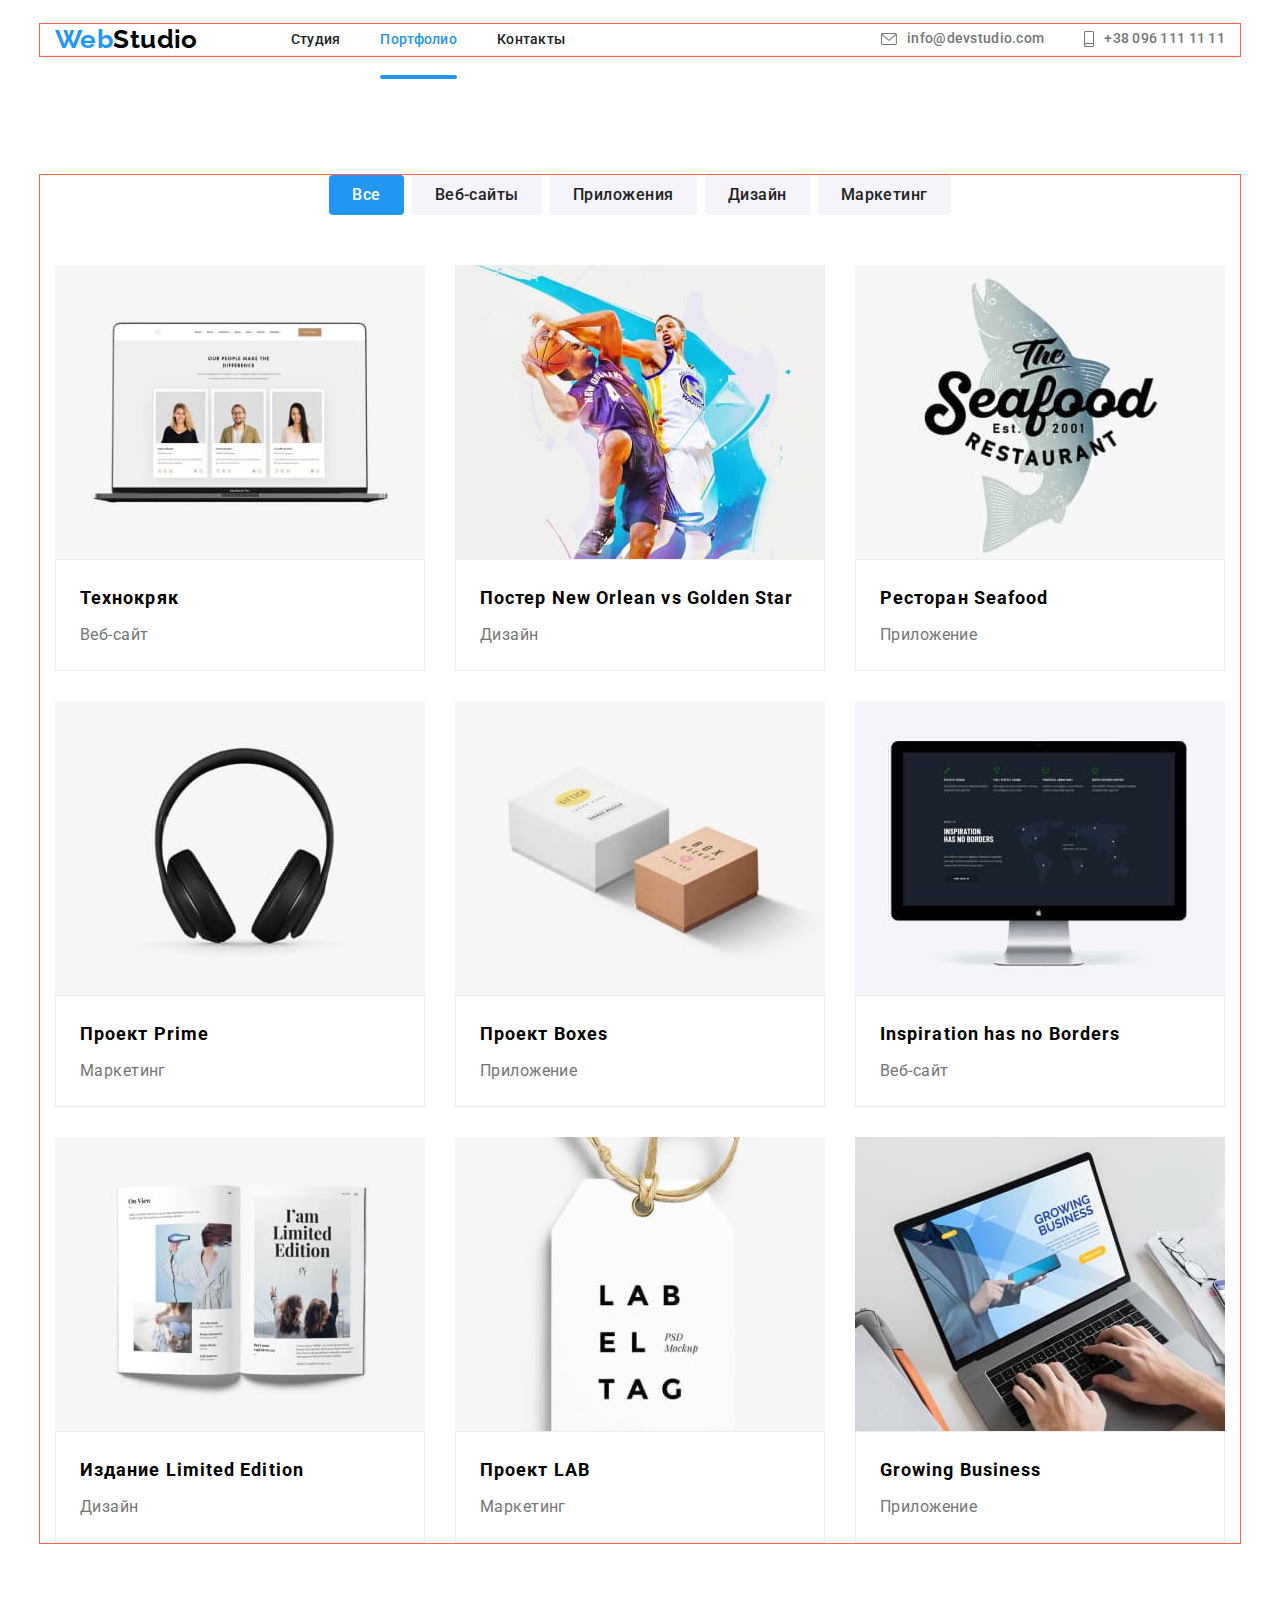
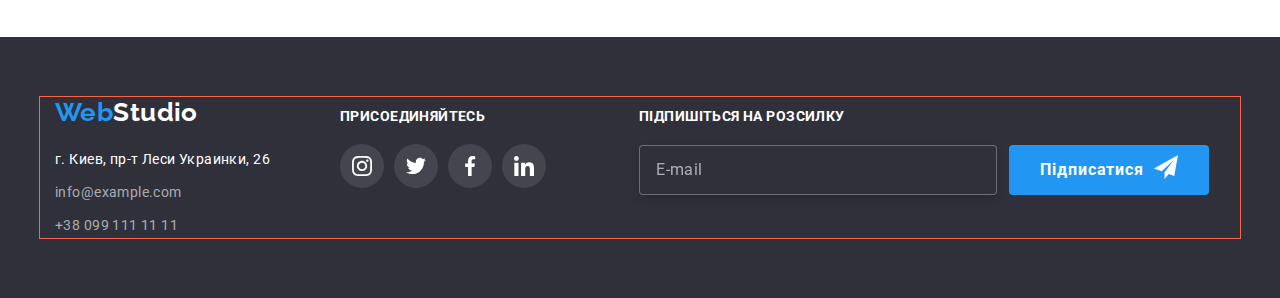
==== portfolio.html @ 7610c052 "Initial commit" ====
<!DOCTYPE html>
<html lang="ru">
<head>
    <meta charset="UTF-8">
    <meta http-equiv="X-UA-Compatible" content="IE=edge">
    <meta name="viewport" content="width=device-width, initial-scale=1.0">
    <title>Portfolio</title>
    
    <link rel="preconnect" href="https://fonts.googleapis.com">
    <link rel="preconnect" href="https://fonts.gstatic.com" crossorigin>
    <link href="https://fonts.googleapis.com/css2?family=Raleway:wght@700&family=Roboto:wght@400;500;700;900&display=swap" rel="stylesheet">

    <link rel="stylesheet" href="https://cdn.jsdelivr.net/npm/modern-normalize@1.1.0/modern-normalize.min.css">

    <link rel="stylesheet" href="./css/main.min.css">
    
</head>
<body>
      <!--Шапка-->
      <header class="top-header">
        <div class="container page-header-container">
          <nav class="nav">
            <a class="logo link" href="./index.html" lang="en"> <span class="logo--accent">Web</span>Studio</a>
      
            <ul class="site-list list">
              <li class="site-item"><a class="site-link  link" href="./index.html">Студия</a></li>
              <li class="site-item"><a class="site-link current link" href="./portfolio.html">Портфолио</a></li>
              <li class="site-item"><a class="site-link link" href="">Контакты</a></li>
            </ul>
          </nav>
      
          <ul class="contact list">
            <li class="contact-item link">
              <a class="contact-link contact-link-mail link" href="mailto:info@devstudio.com">
                <svg class="icon-envelope">
                  <use href="./images/sprite-envelope.svg#icon-envelope-hover-1"></use>
                </svg>
                info@devstudio.com</a>
            </li>
            <li class="contact-item contact-item-phone"><a class="contact-link link" href="tel:+380961111111"><svg
                  class="icon-smartphone">
                  <use href="./images/sprite-smartphone.svg#icon-smartphone-1-1"></use>
                </svg> +38 096 111 11 11</a></li>
          </ul>
      
        </div>
      </header>


       <!--Уникальный контент страницы-->
       <main>
         <section class="section">
           <div class="container">
          <!--скрытый текст-->
          <h1 class="visually-hidden">Навигация</h1>
          <div class="btn-nav">
          <ul class="btn-nav__item list">
            <li class="btn-nav__list"> <button class="button button--primery" type="button">Все</button></li>
            <li class="btn-nav__list"> <button class="button" type="button">Веб-сайты</button></li>
            <li class="btn-nav__list"> <button class="button"  type="button">Приложения</button></li>
            <li class="btn-nav__list"> <button class="button"  type="button">Дизайн</button></li>
            <li class="btn-nav__list"> <button class="button"   type="button">Маркетинг</button></li>
          </ul>
          </div>
        
          <!-- Разделы с картинками -->
              <ul class="navigation list">
                  <li class="navigation__list">
                    <a class="navigation__link link" href="">
                      <div class="wrapper">
                      <img src="./images/projects/web-techno.jpg" alt="Ноутбук" width="370" height="294"/>
                      <p class="wrapper__overlay">Ресурс пропонує комплексні пропозиції з різним рівнем функціоналу та сервісів. Все це дозволить відвідувачу отримати
                      вичерпні відомості про компанію чи приватну особу. </p>
                      </div>
                     
                      <div 
                      class="navigation-container">
                      <h3  class="navigation-container__title">Технокряк</h3>
                      <p class="navigation-container__text">Веб-сайт</p>
                      </div>
                      </a>
                     
                  </li>
                <li class="navigation__list">
                  <a class="navigation__link link" href="">
                    <div class="wrapper">
                    <img src="./images/projects/design-poster.jpg" alt="Баскетбол" width="370" height="294"/>
                    <p class="wrapper__overlay">Ресурс пропонує комплексні пропозиції з різним рівнем функціоналу та сервісів. Все це дозволить
                      відвідувачу отримати
                      вичерпні відомості про компанію чи приватну особу. </p>
                    </div>
                    <div class="navigation-container">
                    <h3 class="navigation-container__title">Постер New Orlean vs Golden Star</h3>
                    <p class="navigation-container__text">Дизайн</p>
                    </div>
                    </a>
                </li>
                <li class="navigation__list">
                  <a class="navigation__link link" href="">
                    <div class="wrapper">
                    <img src="./images/projects/app-restoran.jpg" alt="Название ресторана" width="370" height="294"/>
                    <p class="wrapper__overlay">Ресурс пропонує комплексні пропозиції з різним рівнем функціоналу та сервісів. Все це дозволить
                      відвідувачу отримати
                      вичерпні відомості про компанію чи приватну особу. </p>
                    </div>
                    <div class="navigation-container">
                    <h3 class="navigation-container__title">Ресторан Seafood</h3>
                    <p class="navigation-container__text">Приложение</p>
                    </div>
                    </a>
                </li>
                <li class="navigation__list">
                  <a class="navigation__link link" href="">
                    <div class="wrapper">
                    <img src="./images/projects/marketing-project.jpg" alt="наушники" width="370" height="294"/>
                    <p class="wrapper__overlay">Ресурс пропонує комплексні пропозиції з різним рівнем функціоналу та сервісів. Все це дозволить
                      відвідувачу отримати
                      вичерпні відомості про компанію чи приватну особу. </p>
                    </div>
                    <div class="navigation-container">
                    <h3 class="navigation-container__title">Проект Prime</h3>
                    <p class="navigation-container__text">Маркетинг</p>
                    </div>
                    </a>
                </li>
                <li class="navigation__list">
                  <a class="navigation__link link" href="">
                    <div class="wrapper">
                    <img src="./images/projects/app-project-boxes.jpg" alt="коробки" width="370" height="294"/>
                    <p class="wrapper__overlay">Ресурс пропонує комплексні пропозиції з різним рівнем функціоналу та сервісів. Все це дозволить
                      відвідувачу отримати
                      вичерпні відомості про компанію чи приватну особу. </p>
                    </div>
                    <div class="navigation-container">
                    <h3 class="navigation-container__title">Проект Boxes</h3>
                    <p class="navigation-container__text">Приложение</p>
                    </div>
                    </a>
                </li>
                <li class="navigation__list">
                  <a class="navigation__link link" href="">
                    <div class="wrapper">
                    <img src="./images/projects/web-inspiration.jpg" alt="монитор" width="370" height="294"/>
                    <p class="wrapper__overlay">Ресурс пропонує комплексні пропозиції з різним рівнем функціоналу та сервісів. Все це дозволить
                      відвідувачу отримати
                      вичерпні відомості про компанію чи приватну особу. </p>
                    </div>
                    <div class="navigation-container">
                    <h3 class="navigation-container__title"  lang="en">Inspiration has no Borders</h3>
                    <p class="navigation-container__text">Веб-сайт</p>
                    </div>
                    </a>
                </li>
                <li class="navigation__list">
                  <a class="navigation__link link" href="">
                    <div class="wrapper">
                    <img src="./images/projects/design-magazin.jpg" alt="этикетка" width="370" height="294"/>
                    <p class="wrapper__overlay">Ресурс пропонує комплексні пропозиції з різним рівнем функціоналу та сервісів. Все це дозволить
                      відвідувачу отримати
                      вичерпні відомості про компанію чи приватну особу. </p>
                    </div>
                    <div class="navigation-container">
                    <h3 class="navigation-container__title">Издание Limited Edition</h3>
                    <p class="navigation-container__text">Дизайн</p>
                    </div>
                    </a>
                </li>
                <li class="navigation__list">
                  <a class="navigation__link link" href="">
                    <div class="wrapper">
                    <img src="./images/projects/marketing-project-lab.jpg" alt="ноутбук" width="370" height="294"/>
                    <p class="wrapper__overlay">Ресурс пропонує комплексні пропозиції з різним рівнем функціоналу та сервісів. Все це дозволить
                      відвідувачу отримати
                      вичерпні відомості про компанію чи приватну особу. </p>
                    </div>
                    <div class="navigation-container">
                    <h3 class="navigation-container__title">Проект LAB</h3>
                    <p class="navigation-container__text">Маркетинг</p>
                    </div>
                    </a>
                </li>
                <li class="navigation__list">
                  <a class="navigation__link link" href="">
                    <div class="wrapper">
                    <img src="./images/projects/app-growing-business.jpg" alt="ноутбук" width="370" height="294"/>
                    <p class="wrapper__overlay">Ресурс пропонує комплексні пропозиції з різним рівнем функціоналу та сервісів. Все це дозволить
                      відвідувачу отримати
                      вичерпні відомості про компанію чи приватну особу. </p>
                    </div>
                    <div class="navigation-container">
                    <h3 class="navigation-container__title" lang="en">Growing Business</h3>
                    <p class="navigation-container__text">Приложение</p>
                    </div>
                    </a>
                </li>
            </ul>
            </div>
            </div>
         </section>
       </main>
  <!--Подвал страницы-->
  <footer class="footer logo-footer">
    <div class="container container-footer">
      <div class="container-footer--left">
        <a class="link logo logo-footer" href="./index.html" lang="en"> <span class="logo--accent">Web</span><span
            class="logo--accent-second">Studio</span></a>
        <address class="address">
          <ul class="address__list list">
            <li class="address__item">
              <a class="address__link-light link" href="https://goo.gl/maps/oxH6Qy7vW1JRrcVw8" target="_blank"
                rel="noopener nofollow noreferrer">г. Киев, пр-т Леси Украинки, 26</a>
            </li>
            <li class="address__item address__item--mail">
              <a class="address__link-dark link" href="mailto:info@example.com">info@example.com</a>
            </li>
            <li class="address__item address__item--phone">
              <a class="address__link-dark link" href="tel:+380991111111">+38 099 111 11 11</a>
            </li>
          </ul>
        </address>
      </div>
      <div class="container-footer--riht">
        <h3 class="social-list__title">присоединяйтесь</h3>
        <ul class="social-list list">
          <li class="social-list__item"> <a class="social-list__link" href=""> <svg class="social-list__icom"
                width="20" height="20">
                <use href="./images/sprite.svg#icon-instagram">
                </use>
              </svg> </a></li>
          <li class="social-list__item"> <a class="social-list__link" href=""> <svg class="social-list__icom"
                width="20" height="20">
                <use href="./images/sprite.svg#icon-twitter">
                </use>
              </svg> </a></li>
          <li class="social-list__item"> <a class="social-list__link" href=""> <svg class="social-list__icom"
                width="20" height="20">
                <use href="./images/sprite.svg#icon-facebook">
                </use>
              </svg> </a></li>
          <li class="social-list__item"> <a class="social-list__link" href=""> <svg class="social-list__icom"
                width="20" height="20">
                <use href="./images/sprite.svg#icon-linkedin">
                </use>
              </svg> </a></li>
        </ul>
      </div>
<div class="footer-form-wrapper">
  <p class="footer-form-text">Підпишіться на розсилку</p>
  <form class="footer-form">
    <label class="footer-form-field">
      <input type="email" name="user-email" placeholder="E-mail" class="footer-form-input" required>
    </label>


    <span class="footer-form-btn-icon">
      <button type="submit" class="footer-form-submit">Підписатися
        <svg class="footer-btn-icon" width="24" height="24">
          <use href="./images/sprite.svg#icon-send"></use>
        </svg>
      </button>
    </span>


  </form>
</div>
</div>
</footer>
</body>
</html>
---- css/main.min.css ----
:root{--primary-font: "Roboto", sans-serif;--text-color: #757575;--title-color: #212121;--accent-color: #2196f3;--background-color: #ffffff;--second-title: #ffffff;--border-color: #ececec;--properties-color: E5E5E5;--team-color: #f5f4fa;--buttom-color: #f5f4fa;--color-link-icom: #afb1b8;--backround-second-color: #2f303a;--transition-duration: 250ms;--transition-function: cubic-bezier(0.4, 0, 0.2, 1)}.visually-hidden{position:absolute;width:1px;height:1px;margin:-1px;border:0;padding:0;white-space:nowrap;clip-path:inset(100%);clip:rect(0 0 0 0);overflow:hidden}.btn-nav__item,.social-list__link,.clients-link,.social-list-link,.properties-cards,.modal-form-chec-desk,.modal-close-btn{display:flex;align-items:center;justify-content:center}body{font-family:var(--primary-font);font-size:14px;letter-spacing:.03em;background-color:var(--background-color)}h1,h2,h3,h4,h5,h6,p{margin:0}.list{list-style:none;padding-left:0;margin:0}.link{text-decoration:none;color:inherit}img{display:block;max-width:100%;height:auto}button{cursor:pointer}address{font-style:normal}.section{padding-top:94px;padding-bottom:94px}.container{width:1200px;padding-left:15px;padding-right:15px;outline:1px solid tomato;margin:0 auto}.modal-btm{font-size:16px;font-weight:700;line-height:1.875;letter-spacing:.06em;color:var(--second-title);background-color:#2196f3;box-shadow:0px 4px 4px rgba(0,0,0,.15);border-radius:4px;border:none;min-width:200px;padding-top:10px;padding-bottom:10px;padding-left:30px;padding-right:30px;transition:color var(--transition-duration) var(--transition-function)}.modal-btm:hover,.modal-btm:focus{color:var(--title-color)}.backdrop{position:fixed;z-index:100;top:0;left:0;width:100%;height:100%;background-color:rgba(0,0,0,.2);transition:opacity var(--transition-duration) var(--transition-function),visibility var(--transition-duration) var(--transition-function)}.backdrop.is-hidden{opacity:0;visibility:hidden;pointer-events:none}.modal{position:absolute;top:50%;left:50%;transform:translate(-50%, -50%);width:528px;background-color:#fff;box-shadow:0px 1px 3px rgba(0,0,0,.12),0px 1px 1px rgba(0,0,0,.14),0px 2px 1px rgba(0,0,0,.2);border-radius:4px;padding:40px}.modal-close-btn{position:absolute;top:10px;right:10px;width:30px;height:30px;border-radius:50%;background-color:rgba(0,0,0,0);border:1px solid rgba(0,0,0,.1);padding:0}.modal-close-btn-icon{fill:var(--title-color);transition:fill var(--transition-duration) var(--transition-function)}.modal-close-btn:hover .modal-close-btn-icon,.modal-close-btn:focus .modal-close-btn-icon{fill:var(--accent-color)}.modal-form{display:flex;flex-direction:column}.modal-form-input{width:100%;height:40px;border:1px solid rgba(33,33,33,.2);border-radius:4px;padding-left:42px;transition:border-color var(--transition-duration) var(--transition-function);cursor:pointer}.modal-form-input:focus{outline:none;border-color:var(--accent-color)}.modal-text{display:block;font-size:20px;font-weight:700;line-height:1.172;letter-spacing:.03em;text-align:center;color:var(--title-color);margin-bottom:12px}.modal-form-input-desk{display:block;font-size:12px;line-height:1.17;letter-spacing:.01em;color:var(--text-color);margin-bottom:4px}.modal-form-field{margin-bottom:10px}.modal-form-field-message{margin-bottom:20px}.modal-form-input-wrapper{position:relative;margin-top:4px;margin-bottom:10px}.modal-form-input-icom{position:absolute;top:50%;left:15px;transform:translate(0, -50%);transition:fill var(--transition-duration) var(--transition-function)}.modal-form-input:focus+.modal-form-input-icom{fill:var(--accent-color)}.modal-form-message{display:block;width:100%;height:120px;padding:12px 16px;border:1px solid rgba(33,33,33,.2);border-radius:4px;resize:none;transition:border-color var(--transition-duration) var(--transition-function)}.modal-form-message:focus{outline:none;border-color:var(--accent-color)}.modal-form-message::placeholder{font-size:12px;line-height:1.17;letter-spacing:.01em;color:rgba(117,117,117,.5)}.modal-form-chec-desk::before{content:"";display:block;width:16px;height:15px;border-radius:4px;cursor:pointer;background-image:url(../images/check/border.svg);margin-right:7px}.model-form-chec:checked+.modal-form-chec-desk::before{background-image:url(../images/check/chec.svg);background-repeat:no-repeat;background-position:center;background-color:var(--accent-color);border-color:var(--accent-color)}.model-form-chec:focus+.modal-form-chec-desk::before{background-color:var(--accent-color)}.modal-form-chec-desk{justify-items:center;font-size:14px;line-height:1.7;letter-spacing:.03em;color:var(--text-color);margin-bottom:30px}.modal-form-chec-link{color:var(--accent-color)}.modal-form-submit{align-self:center;font-size:16px;font-weight:700;line-height:1.875;letter-spacing:.06em;color:var(--second-title);background-color:var(--accent-color);border-radius:4px;border:none;min-width:200px;padding-top:10px;padding-bottom:10px;padding-left:52px;padding-right:52px;transition:box-shadow var(--transition-duration) var(--transition-function)}.modal-form-submit:hover,.modal-form-submit:focus{box-shadow:0px 4px 4px rgba(0,0,0,.15)}.page-header-container{display:flex;align-items:center;justify-content:space-between;border-bottom:1px solid var(--border-color)}.nav{display:flex;align-items:center}.site-list{display:flex;align-items:center}.contact{display:flex;align-items:center}.top-header{background-color:#fff;padding-top:24px;padding-bottom:25px}.logo{margin-right:93px;font-family:"Raleway",sans-serif;font-weight:700;font-size:26px;line-height:1.19;color:#000}.logo--accent{color:var(--accent-color)}.site-item:not(:last-child){margin-right:40px}.site-link{position:relative;font-weight:500;line-height:1.14;letter-spacing:.02em;color:var(--title-color);transition:color var(--transition-duration) var(--transition-function)}.site-link:hover,.site-link:focus{color:var(--accent-color)}.site-link.current::before{content:"";height:4px;background-color:var(--accent-color);border-radius:2px;position:absolute;width:100%;bottom:-32px}.current{color:var(--accent-color)}.contact-link{display:flex;align-items:center;font-weight:500;line-height:1.14;letter-spacing:.02em;color:var(--text-color);transition:color var(--transition-duration) var(--transition-function)}.contact-link:hover,.contact-link:focus{color:var(--accent-color)}.contact-link-mail{margin-right:30px;margin-left:10px}.contact-item-phone{margin-left:10px}.icon-envelope{width:16px;height:12px;fill:currentColor;margin-right:10px}.icon-smartphone{width:10px;height:16px;fill:currentColor;margin-right:10px}.hero{padding-top:200px;padding-bottom:200px;text-align:center;background-image:linear-gradient(rgba(47, 48, 58, 0.4), rgba(47, 48, 58, 0.4)),url(../images/hero/bg.jpg);background-size:cover;background-repeat:no-repeat;background-position:center;min-width:1600px;margin-left:auto;margin-right:auto;background-color:#c4c4c4}.main-title{font-size:44px;font-weight:900;line-height:1.3636363636;text-align:center;align-items:center;letter-spacing:.06em;text-transform:uppercase;color:var(--second-title);width:696px;margin-left:auto;margin-right:auto;margin-bottom:30px}.title-properties{font-size:36px;line-height:1.17;text-align:center;padding-top:0px}.properties{background-color:var(--properties-color)}.properties-item{display:flex;justify-content:space-between}.properties-list:not(:last-child){margin-right:30px}.properties-title-text{font-size:14px;font-weight:700;line-height:1.1721428571;text-transform:uppercase;color:var(--title-color);margin-top:30px}.properties-text{line-height:1.71;color:var(--text-color);margin-top:10px}.propertires-list{align-items:center}.properties-cards{height:120px;background-color:#f5f4fa;border-radius:4px}.activity{padding-top:0px}.activity-item{display:flex;flex-wrap:wrap;gap:30px;margin-top:50px}.activity-list{position:relative}.activity-text{font-weight:700;font-size:14px;line-height:1.17;letter-spacing:.03em;text-transform:uppercase;color:var(--second-title);width:370px;height:70px;background-color:rgba(47,48,58,.8);padding-top:27px;text-align:center;position:absolute;bottom:0;left:0}.team{background-color:var(--team-color)}.team-item{display:flex;justify-content:space-between;margin-top:50px}.team-list{box-shadow:0px 1px 3px rgba(0,0,0,.12),0px 1px 1px rgba(0,0,0,.14),0px 2px 1px rgba(0,0,0,.2);border-radius:0px 0px 4px 4px;background-color:#fff}.title{font-size:36px;font-weight:700;line-height:1.1719444444;text-align:center}.name-container{padding-top:30px;padding-bottom:30px}.name-title{font-size:16px;font-weight:500;line-height:1.171875;text-align:center;color:var(--title-color)}.name-text{font-size:16px;font-weight:400;line-height:1.171875;text-align:center;color:var(--text-color);margin-top:10px}.social-list{display:flex;justify-content:center;gap:10px;margin-top:16px}.social-list-link{width:44px;height:44px;border-radius:50%;color:var(--color-link-icom);transition:background-color var(--transition-duration) var(--transition-function),color var(--transition-duration) var(--transition-function)}.social-list-link:hover,.social-list-link:focus{background-color:var(--accent-color);color:var(--team-color)}.social-list-icom{fill:currentColor}.clients-item{display:flex;justify-content:center;gap:30px;margin-top:50px}.clients-link{width:170px;height:92px;border:1px solid;border-radius:4px;border-color:var(--color-link-icom);color:var(--color-link-icom);transition:border-color var(--transition-duration) var(--transition-function),color var(--transition-duration) var(--transition-function)}.clients-link:hover,.clients-link:focus{border-color:var(--accent-color);color:var(--accent-color)}.clients-link-icom{fill:currentColor}footer{background-color:#2f303a;padding:60px 0}.logo-footer{margin-right:0px}.address{margin-top:20px}.address__item--mail{margin-top:9px}.address__item--phone{margin-top:9px}.logo--accent-second{color:#fff}.address__item{font-style:normal;font-weight:400;line-height:1.71;background:#2f303a}.address__link-light{color:var(--second-title)}.address__link-dark{color:rgba(255,255,255,.6);transition:color var(--transition-duration) var(--transition-function)}.address__link-dark:hover,.address__link-dark:focus{color:var(--accent-color)}.social-list__title{font-size:14px;font-weight:700;line-height:1.1721428571;letter-spacing:.03em;text-transform:uppercase;color:var(--second-title);margin-top:0%}.container-footer{display:flex;align-items:baseline}.container-footer--riht{margin-left:70px}.social-list{display:flex;justify-content:center;gap:10px;margin-top:20px}.social-list__link{width:44px;height:44px;border-radius:50%;background-color:rgba(255,255,255,.1);color:var(--second-title);transition:background-color var(--transition-duration) var(--transition-function)}.social-list__link:hover,.social-list__link:focus{background-color:var(--accent-color)}.social-list__icom{fill:currentColor}.footer-form-wrapper{margin-left:93px}.footer-form{display:flex;margin-top:20px}.footer-form-text{font-style:normal;font-weight:700;font-size:14px;line-height:1.14;letter-spacing:.03em;text-transform:uppercase;color:var(--second-title)}.footer-form-input{width:358px;height:50px;padding:15px 16px;border:1px solid rgba(255,255,255,.3);filter:drop-shadow(0px 4px 4px rgba(0, 0, 0, 0.15));border-radius:4px;margin-right:12px;background-color:var(--backround-second-color);color:var(--background-color);transition:border-color var(--transition-duration) var(--transition-function)}.footer-form-input:focus{outline:none;border-color:var(--accent-color)}.footer-form-input::placeholder{font-size:16px;line-height:1.25;letter-spacing:.03em;color:rgba(255,255,255,.6)}.footer-form-btn-icon{position:relative}.footer-form-submit{font-size:16px;font-weight:700;line-height:1.875;letter-spacing:.06em;color:var(--second-title);background-color:var(--accent-color);border-radius:4px;border:none;min-width:200px;height:50px;padding-left:28px;padding-right:62px;transition:box-shadow var(--transition-duration) var(--transition-function)}.footer-form-submit:hover,.footer-form-submit:focus{color:var(--title-color);box-shadow:0px 4px 4px rgba(0,0,0,.15)}.footer-btn-icon{position:absolute;margin-left:10px}.btn-nav__list:not(:last-child){margin-right:8px}button{font-family:inherit}.button{font-size:16px;font-weight:500;line-height:1.625;text-align:center;letter-spacing:.03em;color:var(--title-color);background-color:var(--buttom-color);border-radius:4px;border:1px solid rgba(0,0,0,0);padding-top:6px;padding-bottom:6px;padding-left:22px;padding-right:22px;transition:color var(--transition-duration) var(--transition-function),background-color var(--transition-duration) var(--transition-function),box-shadow var(--transition-duration) var(--transition-function)}.button:hover,.button:focus{color:#fff;background-color:#2196f3;box-shadow:0px 3px 1px rgba(0,0,0,.1),0px 1px 2px rgba(0,0,0,.08),0px 2px 2px rgba(0,0,0,.12)}.button--primery{background-color:var(--accent-color);color:var(--second-title)}.navigation-container{padding-top:20px;border:1px solid #eee;padding-bottom:20px}.navigation{display:flex;flex-wrap:wrap;gap:30px;margin-top:50px}.navigation__list{flex-basis:calc 13.3333333333}.navigation__link{display:block;transition:box-shadow var(--transition-duration) var(--transition-function)}.navigation__link:hover,.navigation__link:focus{box-shadow:0px 1px 1px rgba(0,0,0,.12),0px 4px 4px rgba(0,0,0,.06),1px 4px 6px rgba(0,0,0,.16)}.navigation-container__title{font-size:18px;font-weight:700;line-height:2;letter-spacing:.06em;padding-left:24px}.navigation-container__text{font-size:16px;font-weight:400;line-height:1.875;color:var(--text-color);margin-top:4px;padding-left:24px}.wrapper{position:relative;overflow:hidden}.wrapper__overlay{position:absolute;left:0;top:0;width:100%;height:294px;overflow:auto;transform:translate(0, 100%);transition:transform var(--transition-duration) var(--transition-function);font-size:18px;font-weight:400;line-height:1.5555555556;letter-spacing:.03em;color:var(--second-title);padding-top:63px;padding-left:24px;padding-bottom:63px;padding-right:24px;background-color:rgba(33,150,243,.9)}.navigation__link:hover .wrapper__overlay,.navigation__link:focus .wrapper__overlay{transform:translate(0, 0)}/*# sourceMappingURL=main.min.css.map */
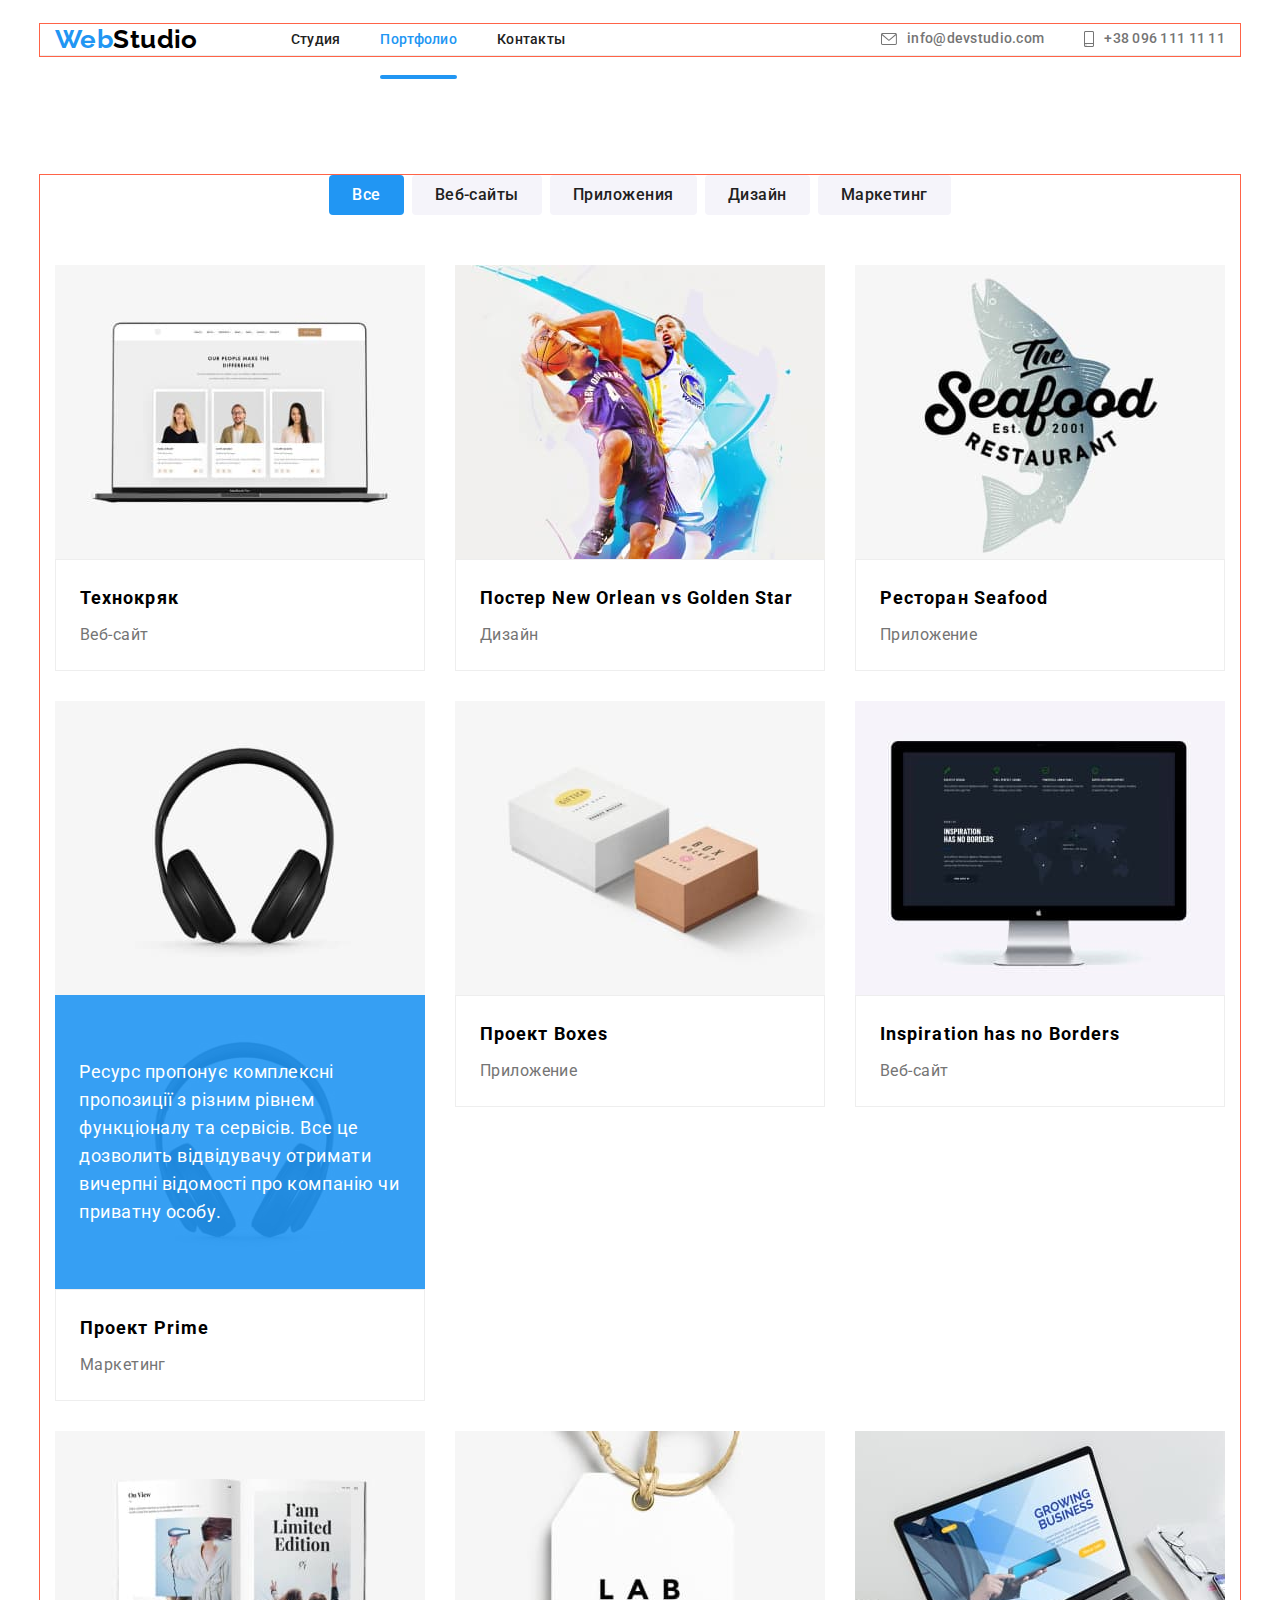
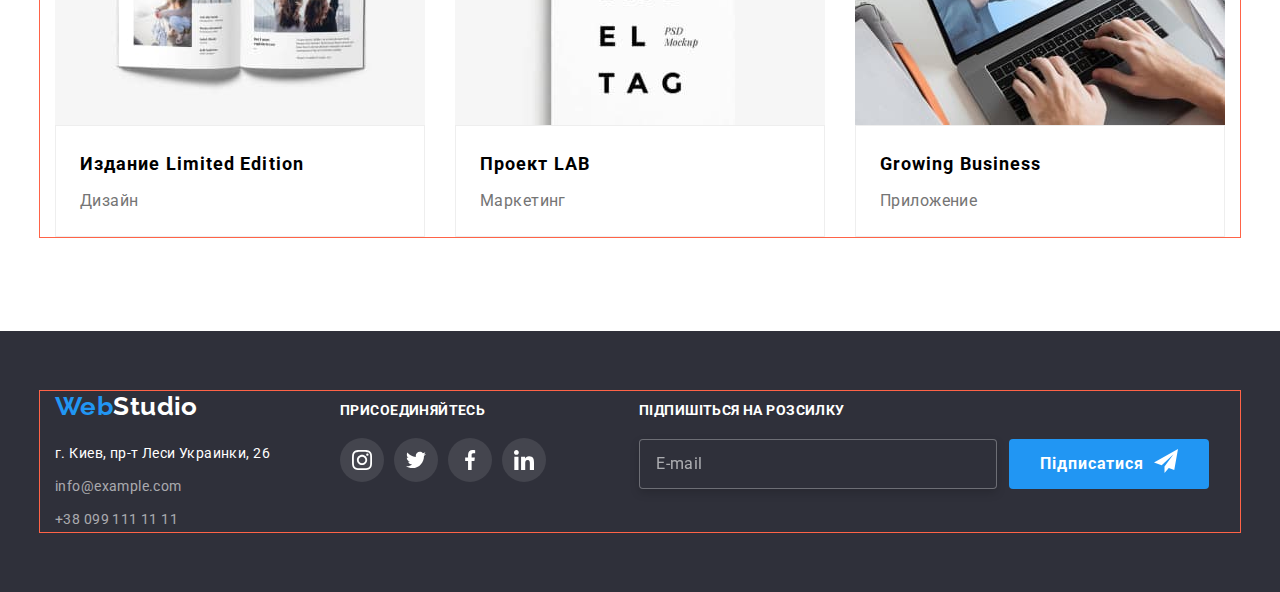
==== commit c5902cf9: "add" ====
--- a/portfolio.html
+++ b/portfolio.html
@@ -68,7 +68,31 @@
                   <li class="navigation__list">
                     <a class="navigation__link link" href="">
                       <div class="wrapper">
-                      <img src="./images/projects/web-techno.jpg" alt="Ноутбук" width="370" height="294"/>
+                        <picture>
+                           <source
+                  srcset="
+                    ./images/projects/desktop/1x/web-techno-desktop.jpg    1x,
+                    ./images/projects/desktop/2x/web-techno-desktop@2x.jpg 2x
+                  "
+                  media="(min-width:1200px)"
+                />
+                <source
+                  srcset="
+                    ./images/projects/table/1x/web-techno-table.jpg    1x,
+                    ./images/projects/table/2x/web-techno-table@2x.jpg 2x
+                  "
+                  media="(min-width:768px)"
+                />
+                <source
+                  srcset="
+                    ./images/projects/mobile/1x/web-techno-mobile.jpg    1x,
+                    ./images/projects/mobile/2x/web-techno-mobile@2x.jpg 2x
+                  "
+                  media="(max-width:768px)"
+                />
+<img src="./images/projects/web-techno.jpg" alt="Ноутбук" width="370" height="294" />
+                        </picture>
+                      
                       <p class="wrapper__overlay">Ресурс пропонує комплексні пропозиції з різним рівнем функціоналу та сервісів. Все це дозволить відвідувачу отримати
                       вичерпні відомості про компанію чи приватну особу. </p>
                       </div>
@@ -84,7 +108,31 @@
                 <li class="navigation__list">
                   <a class="navigation__link link" href="">
                     <div class="wrapper">
-                    <img src="./images/projects/design-poster.jpg" alt="Баскетбол" width="370" height="294"/>
+                      <picture>
+                         <source
+                  srcset="
+                    ./images/projects/desktop/1x/design-poster-desktop.jpg    1x,
+                    ./images/projects/desktop/2x/design-poster-desktop@2x.jpg 2x
+                  "
+                  media="(min-width:1200px)"
+                />
+                <source
+                  srcset="
+                    ./images/projects/table/1x/design-poster-table.jpg    1x,
+                    ./images/projects/table/2x/design-poster-table@2x.jpg 2x
+                  "
+                  media="(min-width:768px)"
+                />
+                <source
+                  srcset="
+                    ./images/projects/mobile/1x/design-poster-mobile.jpg    1x,
+                    ./images/projects/mobile/2x/design-poster-mobile@2x.jpg 2x
+                  "
+                  media="(max-width:768px)"
+                />
+<img src="./images/projects/design-poster.jpg" alt="Баскетбол" width="370" height="294"/>
+                      </picture>
+                    
                     <p class="wrapper__overlay">Ресурс пропонує комплексні пропозиції з різним рівнем функціоналу та сервісів. Все це дозволить
                       відвідувачу отримати
                       вичерпні відомості про компанію чи приватну особу. </p>
@@ -98,7 +146,31 @@
                 <li class="navigation__list">
                   <a class="navigation__link link" href="">
                     <div class="wrapper">
-                    <img src="./images/projects/app-restoran.jpg" alt="Название ресторана" width="370" height="294"/>
+                      <picture>
+                        <source
+                  srcset="
+                    ./images/projects/desktop/1x/app-restoran-desktop.jpg    1x,
+                    ./images/projects/desktop/2x/app-restoran-desktop@2x.jpg 2x
+                  "
+                  media="(min-width:1200px)"
+                />
+                <source
+                  srcset="
+                    ./images/projects/table/1x/app-restoran-table.jpg    1x,
+                    ./images/projects/table/2x/app-restoran-table@2x.jpg 2x
+                  "
+                  media="(min-width:768px)"
+                />
+                <source
+                  srcset="
+                    ./images/projects/mobile/1x/app-restoran-mobile.jpg    1x,
+                    ./images/projects/mobile/2x/app-restoran-mobile@2x.jpg 2x
+                  "
+                  media="(max-width:768px)"
+                />
+ <img src="./images/projects/app-restoran.jpg" alt="Название ресторана" width="370" height="294"/>
+                      </picture>
+                   
                     <p class="wrapper__overlay">Ресурс пропонує комплексні пропозиції з різним рівнем функціоналу та сервісів. Все це дозволить
                       відвідувачу отримати
                       вичерпні відомості про компанію чи приватну особу. </p>
@@ -112,6 +184,30 @@
                 <li class="navigation__list">
                   <a class="navigation__link link" href="">
                     <div class="wrapper">
+                      <picture>
+                        <source
+                  srcset="
+                    ./images/projects/desktop/1x/marketing-project-desktop.jpg    1x,
+                    ./images/projects/desktop/2x/marketing-project-desktop@2x.jpg 2x
+                  "
+                  media="(min-width:1200px)"
+                />
+                <source
+                  srcset="
+                    ./images/projects/table/1x/marketing-project-table.jpg    1x,
+                    ./images/projects/table/2x/marketing-project-table@2x.jpg 2x
+                  "
+                  media="(min-width:768px)"
+                />
+                <source
+                  srcset="
+                    ./images/projects/mobile/1x/marketing-project-mobile.jpg    1x,
+                    ./images/projects/mobile/2x/marketing-project-mobile@2x.jpg 2x
+                  "
+                  media="(max-width:768px)"
+                />
+                         <img src="./images/projects/marketing-project.jpg" alt="наушники" width="370" height="294"/>
+                      </picture>
                     <img src="./images/projects/marketing-project.jpg" alt="наушники" width="370" height="294"/>
                     <p class="wrapper__overlay">Ресурс пропонує комплексні пропозиції з різним рівнем функціоналу та сервісів. Все це дозволить
                       відвідувачу отримати
@@ -126,7 +222,31 @@
                 <li class="navigation__list">
                   <a class="navigation__link link" href="">
                     <div class="wrapper">
-                    <img src="./images/projects/app-project-boxes.jpg" alt="коробки" width="370" height="294"/>
+                      <picture>
+                         <source
+                  srcset="
+                    ./images/projects/desktop/1x/app-project-boxes-desktop.jpg    1x,
+                    ./images/projects/desktop/2x/app-project-boxes-desktop@2x.jpg 2x
+                  "
+                  media="(min-width:1200px)"
+                />
+                <source
+                  srcset="
+                    ./images/projects/table/1x/app-project-boxes-table.jpg    1x,
+                    ./images/projects/table/2x/app-project-boxes-table@2x.jpg 2x
+                  "
+                  media="(min-width:768px)"
+                />
+                <source
+                  srcset="
+                    ./images/projects/mobile/1x/app-project-boxes-mobile.jpg    1x,
+                    ./images/projects/mobile/2x/app-project-boxes-mobile@2x.jpg 2x
+                  "
+                  media="(max-width:768px)"
+                />
+<img src="./images/projects/app-project-boxes.jpg" alt="коробки" width="370" height="294"/>
+                      </picture>
+                    
                     <p class="wrapper__overlay">Ресурс пропонує комплексні пропозиції з різним рівнем функціоналу та сервісів. Все це дозволить
                       відвідувачу отримати
                       вичерпні відомості про компанію чи приватну особу. </p>
@@ -140,7 +260,31 @@
                 <li class="navigation__list">
                   <a class="navigation__link link" href="">
                     <div class="wrapper">
-                    <img src="./images/projects/web-inspiration.jpg" alt="монитор" width="370" height="294"/>
+                      <picture>
+                        <source
+                  srcset="
+                    ./images/projects/desktop/1x/web-inspiration-desktop.jpg    1x,
+                    ./images/projects/desktop/2x/web-inspiration-desktop@2x.jpg 2x
+                  "
+                  media="(min-width:1200px)"
+                />
+                <source
+                  srcset="
+                    ./images/projects/table/1x/web-inspiration-table.jpg    1x,
+                    ./images/projects/table/2x/web-inspiration-table@2x.jpg 2x
+                  "
+                  media="(min-width:768px)"
+                />
+                <source
+                  srcset="
+                    ./images/projects/mobile/1x/web-inspiration-mobile.jpg    1x,
+                    ./images/projects/mobile/2x/web-inspiration-mobile@2x.jpg 2x
+                  "
+                  media="(max-width:768px)"
+                />
+<img src="./images/projects/web-inspiration.jpg" alt="монитор" width="370" height="294"/>
+                      </picture>
+                    
                     <p class="wrapper__overlay">Ресурс пропонує комплексні пропозиції з різним рівнем функціоналу та сервісів. Все це дозволить
                       відвідувачу отримати
                       вичерпні відомості про компанію чи приватну особу. </p>
@@ -154,7 +298,31 @@
                 <li class="navigation__list">
                   <a class="navigation__link link" href="">
                     <div class="wrapper">
-                    <img src="./images/projects/design-magazin.jpg" alt="этикетка" width="370" height="294"/>
+                      <picture>
+                         <source
+                  srcset="
+                    ./images/projects/desktop/1x/design-magazin-desktop.jpg    1x,
+                    ./images/projects/desktop/2x/design-magazin-desktop@2x.jpg 2x
+                  "
+                  media="(min-width:1200px)"
+                />
+                <source
+                  srcset="
+                    ./images/projects/table/1x/design-magazin-table.jpg    1x,
+                    ./images/projects/table/2x/design-magazin-table@2x.jpg 2x
+                  "
+                  media="(min-width:768px)"
+                />
+                <source
+                  srcset="
+                    ./images/projects/mobile/1x/design-magazin-mobile.jpg    1x,
+                    ./images/projects/mobile/2x/design-magazin-mobile@2x.jpg 2x
+                  "
+                  media="(max-width:768px)"
+                />
+<img src="./images/projects/design-magazin.jpg" alt="этикетка" width="370" height="294"/>
+                      </picture>
+                    
                     <p class="wrapper__overlay">Ресурс пропонує комплексні пропозиції з різним рівнем функціоналу та сервісів. Все це дозволить
                       відвідувачу отримати
                       вичерпні відомості про компанію чи приватну особу. </p>
@@ -168,7 +336,31 @@
                 <li class="navigation__list">
                   <a class="navigation__link link" href="">
                     <div class="wrapper">
-                    <img src="./images/projects/marketing-project-lab.jpg" alt="ноутбук" width="370" height="294"/>
+                      <picture>
+                        <source
+                  srcset="
+                    ./images/projects/desktop/1x/marketing-project-lab-desktop.jpg    1x,
+                    ./images/projects/desktop/2x/marketing-project-lab-desktop@2x.jpg 2x
+                  "
+                  media="(min-width:1200px)"
+                />
+                <source
+                  srcset="
+                    ./images/projects/table/1x/marketing-project-lab-table.jpg    1x,
+                    ./images/projects/table/2x/marketing-project-lab-table@2x.jpg 2x
+                  "
+                  media="(min-width:768px)"
+                />
+                <source
+                  srcset="
+                    ./images/projects/mobile/1x/marketing-project-lab-mobile.jpg    1x,
+                    ./images/projects/mobile/2x/marketing-project-lab-mobile@2x.jpg 2x
+                  "
+                  media="(max-width:768px)"
+                />
+<img src="./images/projects/marketing-project-lab.jpg" alt="ноутбук" width="370" height="294"/>
+                      </picture>
+                    
                     <p class="wrapper__overlay">Ресурс пропонує комплексні пропозиції з різним рівнем функціоналу та сервісів. Все це дозволить
                       відвідувачу отримати
                       вичерпні відомості про компанію чи приватну особу. </p>
--- a/css/main.min.css
+++ b/css/main.min.css
@@ -1 +1 @@
-:root{--primary-font: "Roboto", sans-serif;--text-color: #757575;--title-color: #212121;--accent-color: #2196f3;--background-color: #ffffff;--second-title: #ffffff;--border-color: #ececec;--properties-color: E5E5E5;--team-color: #f5f4fa;--buttom-color: #f5f4fa;--color-link-icom: #afb1b8;--backround-second-color: #2f303a;--transition-duration: 250ms;--transition-function: cubic-bezier(0.4, 0, 0.2, 1)}.visually-hidden{position:absolute;width:1px;height:1px;margin:-1px;border:0;padding:0;white-space:nowrap;clip-path:inset(100%);clip:rect(0 0 0 0);overflow:hidden}.btn-nav__item,.social-list__link,.clients-link,.social-list-link,.properties-cards,.modal-form-chec-desk,.modal-close-btn{display:flex;align-items:center;justify-content:center}body{font-family:var(--primary-font);font-size:14px;letter-spacing:.03em;background-color:var(--background-color)}h1,h2,h3,h4,h5,h6,p{margin:0}.list{list-style:none;padding-left:0;margin:0}.link{text-decoration:none;color:inherit}img{display:block;max-width:100%;height:auto}button{cursor:pointer}address{font-style:normal}.section{padding-top:94px;padding-bottom:94px}.container{width:1200px;padding-left:15px;padding-right:15px;outline:1px solid tomato;margin:0 auto}.modal-btm{font-size:16px;font-weight:700;line-height:1.875;letter-spacing:.06em;color:var(--second-title);background-color:#2196f3;box-shadow:0px 4px 4px rgba(0,0,0,.15);border-radius:4px;border:none;min-width:200px;padding-top:10px;padding-bottom:10px;padding-left:30px;padding-right:30px;transition:color var(--transition-duration) var(--transition-function)}.modal-btm:hover,.modal-btm:focus{color:var(--title-color)}.backdrop{position:fixed;z-index:100;top:0;left:0;width:100%;height:100%;background-color:rgba(0,0,0,.2);transition:opacity var(--transition-duration) var(--transition-function),visibility var(--transition-duration) var(--transition-function)}.backdrop.is-hidden{opacity:0;visibility:hidden;pointer-events:none}.modal{position:absolute;top:50%;left:50%;transform:translate(-50%, -50%);width:528px;background-color:#fff;box-shadow:0px 1px 3px rgba(0,0,0,.12),0px 1px 1px rgba(0,0,0,.14),0px 2px 1px rgba(0,0,0,.2);border-radius:4px;padding:40px}.modal-close-btn{position:absolute;top:10px;right:10px;width:30px;height:30px;border-radius:50%;background-color:rgba(0,0,0,0);border:1px solid rgba(0,0,0,.1);padding:0}.modal-close-btn-icon{fill:var(--title-color);transition:fill var(--transition-duration) var(--transition-function)}.modal-close-btn:hover .modal-close-btn-icon,.modal-close-btn:focus .modal-close-btn-icon{fill:var(--accent-color)}.modal-form{display:flex;flex-direction:column}.modal-form-input{width:100%;height:40px;border:1px solid rgba(33,33,33,.2);border-radius:4px;padding-left:42px;transition:border-color var(--transition-duration) var(--transition-function);cursor:pointer}.modal-form-input:focus{outline:none;border-color:var(--accent-color)}.modal-text{display:block;font-size:20px;font-weight:700;line-height:1.172;letter-spacing:.03em;text-align:center;color:var(--title-color);margin-bottom:12px}.modal-form-input-desk{display:block;font-size:12px;line-height:1.17;letter-spacing:.01em;color:var(--text-color);margin-bottom:4px}.modal-form-field{margin-bottom:10px}.modal-form-field-message{margin-bottom:20px}.modal-form-input-wrapper{position:relative;margin-top:4px;margin-bottom:10px}.modal-form-input-icom{position:absolute;top:50%;left:15px;transform:translate(0, -50%);transition:fill var(--transition-duration) var(--transition-function)}.modal-form-input:focus+.modal-form-input-icom{fill:var(--accent-color)}.modal-form-message{display:block;width:100%;height:120px;padding:12px 16px;border:1px solid rgba(33,33,33,.2);border-radius:4px;resize:none;transition:border-color var(--transition-duration) var(--transition-function)}.modal-form-message:focus{outline:none;border-color:var(--accent-color)}.modal-form-message::placeholder{font-size:12px;line-height:1.17;letter-spacing:.01em;color:rgba(117,117,117,.5)}.modal-form-chec-desk::before{content:"";display:block;width:16px;height:15px;border-radius:4px;cursor:pointer;background-image:url(../images/check/border.svg);margin-right:7px}.model-form-chec:checked+.modal-form-chec-desk::before{background-image:url(../images/check/chec.svg);background-repeat:no-repeat;background-position:center;background-color:var(--accent-color);border-color:var(--accent-color)}.model-form-chec:focus+.modal-form-chec-desk::before{background-color:var(--accent-color)}.modal-form-chec-desk{justify-items:center;font-size:14px;line-height:1.7;letter-spacing:.03em;color:var(--text-color);margin-bottom:30px}.modal-form-chec-link{color:var(--accent-color)}.modal-form-submit{align-self:center;font-size:16px;font-weight:700;line-height:1.875;letter-spacing:.06em;color:var(--second-title);background-color:var(--accent-color);border-radius:4px;border:none;min-width:200px;padding-top:10px;padding-bottom:10px;padding-left:52px;padding-right:52px;transition:box-shadow var(--transition-duration) var(--transition-function)}.modal-form-submit:hover,.modal-form-submit:focus{box-shadow:0px 4px 4px rgba(0,0,0,.15)}.page-header-container{display:flex;align-items:center;justify-content:space-between;border-bottom:1px solid var(--border-color)}.nav{display:flex;align-items:center}.site-list{display:flex;align-items:center}.contact{display:flex;align-items:center}.top-header{background-color:#fff;padding-top:24px;padding-bottom:25px}.logo{margin-right:93px;font-family:"Raleway",sans-serif;font-weight:700;font-size:26px;line-height:1.19;color:#000}.logo--accent{color:var(--accent-color)}.site-item:not(:last-child){margin-right:40px}.site-link{position:relative;font-weight:500;line-height:1.14;letter-spacing:.02em;color:var(--title-color);transition:color var(--transition-duration) var(--transition-function)}.site-link:hover,.site-link:focus{color:var(--accent-color)}.site-link.current::before{content:"";height:4px;background-color:var(--accent-color);border-radius:2px;position:absolute;width:100%;bottom:-32px}.current{color:var(--accent-color)}.contact-link{display:flex;align-items:center;font-weight:500;line-height:1.14;letter-spacing:.02em;color:var(--text-color);transition:color var(--transition-duration) var(--transition-function)}.contact-link:hover,.contact-link:focus{color:var(--accent-color)}.contact-link-mail{margin-right:30px;margin-left:10px}.contact-item-phone{margin-left:10px}.icon-envelope{width:16px;height:12px;fill:currentColor;margin-right:10px}.icon-smartphone{width:10px;height:16px;fill:currentColor;margin-right:10px}.hero{padding-top:200px;padding-bottom:200px;text-align:center;background-image:linear-gradient(rgba(47, 48, 58, 0.4), rgba(47, 48, 58, 0.4)),url(../images/hero/bg.jpg);background-size:cover;background-repeat:no-repeat;background-position:center;min-width:1600px;margin-left:auto;margin-right:auto;background-color:#c4c4c4}.main-title{font-size:44px;font-weight:900;line-height:1.3636363636;text-align:center;align-items:center;letter-spacing:.06em;text-transform:uppercase;color:var(--second-title);width:696px;margin-left:auto;margin-right:auto;margin-bottom:30px}.title-properties{font-size:36px;line-height:1.17;text-align:center;padding-top:0px}.properties{background-color:var(--properties-color)}.properties-item{display:flex;justify-content:space-between}.properties-list:not(:last-child){margin-right:30px}.properties-title-text{font-size:14px;font-weight:700;line-height:1.1721428571;text-transform:uppercase;color:var(--title-color);margin-top:30px}.properties-text{line-height:1.71;color:var(--text-color);margin-top:10px}.propertires-list{align-items:center}.properties-cards{height:120px;background-color:#f5f4fa;border-radius:4px}.activity{padding-top:0px}.activity-item{display:flex;flex-wrap:wrap;gap:30px;margin-top:50px}.activity-list{position:relative}.activity-text{font-weight:700;font-size:14px;line-height:1.17;letter-spacing:.03em;text-transform:uppercase;color:var(--second-title);width:370px;height:70px;background-color:rgba(47,48,58,.8);padding-top:27px;text-align:center;position:absolute;bottom:0;left:0}.team{background-color:var(--team-color)}.team-item{display:flex;justify-content:space-between;margin-top:50px}.team-list{box-shadow:0px 1px 3px rgba(0,0,0,.12),0px 1px 1px rgba(0,0,0,.14),0px 2px 1px rgba(0,0,0,.2);border-radius:0px 0px 4px 4px;background-color:#fff}.title{font-size:36px;font-weight:700;line-height:1.1719444444;text-align:center}.name-container{padding-top:30px;padding-bottom:30px}.name-title{font-size:16px;font-weight:500;line-height:1.171875;text-align:center;color:var(--title-color)}.name-text{font-size:16px;font-weight:400;line-height:1.171875;text-align:center;color:var(--text-color);margin-top:10px}.social-list{display:flex;justify-content:center;gap:10px;margin-top:16px}.social-list-link{width:44px;height:44px;border-radius:50%;color:var(--color-link-icom);transition:background-color var(--transition-duration) var(--transition-function),color var(--transition-duration) var(--transition-function)}.social-list-link:hover,.social-list-link:focus{background-color:var(--accent-color);color:var(--team-color)}.social-list-icom{fill:currentColor}.clients-item{display:flex;justify-content:center;gap:30px;margin-top:50px}.clients-link{width:170px;height:92px;border:1px solid;border-radius:4px;border-color:var(--color-link-icom);color:var(--color-link-icom);transition:border-color var(--transition-duration) var(--transition-function),color var(--transition-duration) var(--transition-function)}.clients-link:hover,.clients-link:focus{border-color:var(--accent-color);color:var(--accent-color)}.clients-link-icom{fill:currentColor}footer{background-color:#2f303a;padding:60px 0}.logo-footer{margin-right:0px}.address{margin-top:20px}.address__item--mail{margin-top:9px}.address__item--phone{margin-top:9px}.logo--accent-second{color:#fff}.address__item{font-style:normal;font-weight:400;line-height:1.71;background:#2f303a}.address__link-light{color:var(--second-title)}.address__link-dark{color:rgba(255,255,255,.6);transition:color var(--transition-duration) var(--transition-function)}.address__link-dark:hover,.address__link-dark:focus{color:var(--accent-color)}.social-list__title{font-size:14px;font-weight:700;line-height:1.1721428571;letter-spacing:.03em;text-transform:uppercase;color:var(--second-title);margin-top:0%}.container-footer{display:flex;align-items:baseline}.container-footer--riht{margin-left:70px}.social-list{display:flex;justify-content:center;gap:10px;margin-top:20px}.social-list__link{width:44px;height:44px;border-radius:50%;background-color:rgba(255,255,255,.1);color:var(--second-title);transition:background-color var(--transition-duration) var(--transition-function)}.social-list__link:hover,.social-list__link:focus{background-color:var(--accent-color)}.social-list__icom{fill:currentColor}.footer-form-wrapper{margin-left:93px}.footer-form{display:flex;margin-top:20px}.footer-form-text{font-style:normal;font-weight:700;font-size:14px;line-height:1.14;letter-spacing:.03em;text-transform:uppercase;color:var(--second-title)}.footer-form-input{width:358px;height:50px;padding:15px 16px;border:1px solid rgba(255,255,255,.3);filter:drop-shadow(0px 4px 4px rgba(0, 0, 0, 0.15));border-radius:4px;margin-right:12px;background-color:var(--backround-second-color);color:var(--background-color);transition:border-color var(--transition-duration) var(--transition-function)}.footer-form-input:focus{outline:none;border-color:var(--accent-color)}.footer-form-input::placeholder{font-size:16px;line-height:1.25;letter-spacing:.03em;color:rgba(255,255,255,.6)}.footer-form-btn-icon{position:relative}.footer-form-submit{font-size:16px;font-weight:700;line-height:1.875;letter-spacing:.06em;color:var(--second-title);background-color:var(--accent-color);border-radius:4px;border:none;min-width:200px;height:50px;padding-left:28px;padding-right:62px;transition:box-shadow var(--transition-duration) var(--transition-function)}.footer-form-submit:hover,.footer-form-submit:focus{color:var(--title-color);box-shadow:0px 4px 4px rgba(0,0,0,.15)}.footer-btn-icon{position:absolute;margin-left:10px}.btn-nav__list:not(:last-child){margin-right:8px}button{font-family:inherit}.button{font-size:16px;font-weight:500;line-height:1.625;text-align:center;letter-spacing:.03em;color:var(--title-color);background-color:var(--buttom-color);border-radius:4px;border:1px solid rgba(0,0,0,0);padding-top:6px;padding-bottom:6px;padding-left:22px;padding-right:22px;transition:color var(--transition-duration) var(--transition-function),background-color var(--transition-duration) var(--transition-function),box-shadow var(--transition-duration) var(--transition-function)}.button:hover,.button:focus{color:#fff;background-color:#2196f3;box-shadow:0px 3px 1px rgba(0,0,0,.1),0px 1px 2px rgba(0,0,0,.08),0px 2px 2px rgba(0,0,0,.12)}.button--primery{background-color:var(--accent-color);color:var(--second-title)}.navigation-container{padding-top:20px;border:1px solid #eee;padding-bottom:20px}.navigation{display:flex;flex-wrap:wrap;gap:30px;margin-top:50px}.navigation__list{flex-basis:calc 13.3333333333}.navigation__link{display:block;transition:box-shadow var(--transition-duration) var(--transition-function)}.navigation__link:hover,.navigation__link:focus{box-shadow:0px 1px 1px rgba(0,0,0,.12),0px 4px 4px rgba(0,0,0,.06),1px 4px 6px rgba(0,0,0,.16)}.navigation-container__title{font-size:18px;font-weight:700;line-height:2;letter-spacing:.06em;padding-left:24px}.navigation-container__text{font-size:16px;font-weight:400;line-height:1.875;color:var(--text-color);margin-top:4px;padding-left:24px}.wrapper{position:relative;overflow:hidden}.wrapper__overlay{position:absolute;left:0;top:0;width:100%;height:294px;overflow:auto;transform:translate(0, 100%);transition:transform var(--transition-duration) var(--transition-function);font-size:18px;font-weight:400;line-height:1.5555555556;letter-spacing:.03em;color:var(--second-title);padding-top:63px;padding-left:24px;padding-bottom:63px;padding-right:24px;background-color:rgba(33,150,243,.9)}.navigation__link:hover .wrapper__overlay,.navigation__link:focus .wrapper__overlay{transform:translate(0, 0)}/*# sourceMappingURL=main.min.css.map */+:root{--primary-font: "Roboto", sans-serif;--text-color: #757575;--title-color: #212121;--accent-color: #2196f3;--background-color: #ffffff;--second-title: #ffffff;--border-color: #ececec;--properties-color: E5E5E5;--team-color: #f5f4fa;--buttom-color: #f5f4fa;--color-link-icom: #afb1b8;--backround-second-color: #2f303a;--transition-duration: 250ms;--transition-function: cubic-bezier(0.4, 0, 0.2, 1)}.visually-hidden{position:absolute;width:1px;height:1px;margin:-1px;border:0;padding:0;white-space:nowrap;clip-path:inset(100%);clip:rect(0 0 0 0);overflow:hidden}.btn-nav__item,.social-list__link,.clients-link,.social-list-link,.properties-cards,.modal-form-chec-desk,.modal-close-btn{display:flex;align-items:center;justify-content:center}body{font-family:var(--primary-font);font-size:14px;letter-spacing:.03em;background-color:var(--background-color)}h1,h2,h3,h4,h5,h6,p{margin:0}.list{list-style:none;padding-left:0;margin:0}.link{text-decoration:none;color:inherit}img{display:block;max-width:100%;height:auto}button{cursor:pointer}address{font-style:normal}.section{padding-top:94px;padding-bottom:94px}.container{width:1200px;padding-left:15px;padding-right:15px;outline:1px solid tomato;margin:0 auto}.modal-btm{font-size:16px;font-weight:700;line-height:1.875;letter-spacing:.06em;color:var(--second-title);background-color:#2196f3;box-shadow:0px 4px 4px rgba(0,0,0,.15);border-radius:4px;border:none;min-width:200px;padding-top:10px;padding-bottom:10px;padding-left:30px;padding-right:30px;transition:color var(--transition-duration) var(--transition-function)}.modal-btm:hover,.modal-btm:focus{color:var(--title-color)}.backdrop{position:fixed;z-index:100;top:0;left:0;width:100%;height:100%;background-color:rgba(0,0,0,.2);transition:opacity var(--transition-duration) var(--transition-function),visibility var(--transition-duration) var(--transition-function)}.backdrop.is-hidden{opacity:0;visibility:hidden;pointer-events:none}.modal{position:absolute;top:50%;left:50%;transform:translate(-50%, -50%);width:528px;background-color:#fff;box-shadow:0px 1px 3px rgba(0,0,0,.12),0px 1px 1px rgba(0,0,0,.14),0px 2px 1px rgba(0,0,0,.2);border-radius:4px;padding:40px}.modal-close-btn{position:absolute;top:10px;right:10px;width:30px;height:30px;border-radius:50%;background-color:rgba(0,0,0,0);border:1px solid rgba(0,0,0,.1);padding:0}.modal-close-btn-icon{fill:var(--title-color);transition:fill var(--transition-duration) var(--transition-function)}.modal-close-btn:hover .modal-close-btn-icon,.modal-close-btn:focus .modal-close-btn-icon{fill:var(--accent-color)}.modal-form{display:flex;flex-direction:column}.modal-form-input{width:100%;height:40px;border:1px solid rgba(33,33,33,.2);border-radius:4px;padding-left:42px;transition:border-color var(--transition-duration) var(--transition-function);cursor:pointer}.modal-form-input:focus{outline:none;border-color:var(--accent-color)}.modal-text{display:block;font-size:20px;font-weight:700;line-height:1.172;letter-spacing:.03em;text-align:center;color:var(--title-color);margin-bottom:12px}.modal-form-input-desk{display:block;font-size:12px;line-height:1.17;letter-spacing:.01em;color:var(--text-color);margin-bottom:4px}.modal-form-field{margin-bottom:10px}.modal-form-field-message{margin-bottom:20px}.modal-form-input-wrapper{position:relative;margin-top:4px;margin-bottom:10px}.modal-form-input-icom{position:absolute;top:50%;left:15px;transform:translate(0, -50%);transition:fill var(--transition-duration) var(--transition-function)}.modal-form-input:focus+.modal-form-input-icom{fill:var(--accent-color)}.modal-form-message{display:block;width:100%;height:120px;padding:12px 16px;border:1px solid rgba(33,33,33,.2);border-radius:4px;resize:none;transition:border-color var(--transition-duration) var(--transition-function)}.modal-form-message:focus{outline:none;border-color:var(--accent-color)}.modal-form-message::placeholder{font-size:12px;line-height:1.17;letter-spacing:.01em;color:rgba(117,117,117,.5)}.modal-form-chec-desk::before{content:"";display:block;width:16px;height:15px;border-radius:4px;cursor:pointer;background-image:url(../images/check/border.svg);margin-right:7px}.model-form-chec:checked+.modal-form-chec-desk::before{background-image:url(../images/check/chec.svg);background-repeat:no-repeat;background-position:center;background-color:var(--accent-color);border-color:var(--accent-color)}.model-form-chec:focus+.modal-form-chec-desk::before{background-color:var(--accent-color)}.modal-form-chec-desk{justify-items:center;font-size:14px;line-height:1.7;letter-spacing:.03em;color:var(--text-color);margin-bottom:30px}.modal-form-chec-link{color:var(--accent-color)}.modal-form-submit{align-self:center;font-size:16px;font-weight:700;line-height:1.875;letter-spacing:.06em;color:var(--second-title);background-color:var(--accent-color);border-radius:4px;border:none;min-width:200px;padding-top:10px;padding-bottom:10px;padding-left:52px;padding-right:52px;transition:box-shadow var(--transition-duration) var(--transition-function)}.modal-form-submit:hover,.modal-form-submit:focus{box-shadow:0px 4px 4px rgba(0,0,0,.15)}.page-header-container{display:flex;align-items:center;justify-content:space-between;border-bottom:1px solid var(--border-color)}.nav{display:flex;align-items:center}.site-list{display:flex;align-items:center}.contact{display:flex;align-items:center}.top-header{background-color:#fff;padding-top:24px;padding-bottom:25px}.logo{margin-right:93px;font-family:"Raleway",sans-serif;font-weight:700;font-size:26px;line-height:1.19;color:#000}.logo--accent{color:var(--accent-color)}.site-item:not(:last-child){margin-right:40px}.site-link{position:relative;font-weight:500;line-height:1.14;letter-spacing:.02em;color:var(--title-color);transition:color var(--transition-duration) var(--transition-function)}.site-link:hover,.site-link:focus{color:var(--accent-color)}.site-link.current::before{content:"";height:4px;background-color:var(--accent-color);border-radius:2px;position:absolute;width:100%;bottom:-32px}.current{color:var(--accent-color)}.contact-link{display:flex;align-items:center;font-weight:500;line-height:1.14;letter-spacing:.02em;color:var(--text-color);transition:color var(--transition-duration) var(--transition-function)}.contact-link:hover,.contact-link:focus{color:var(--accent-color)}.contact-link-mail{margin-right:30px;margin-left:10px}.contact-item-phone{margin-left:10px}.icon-envelope{width:16px;height:12px;fill:currentColor;margin-right:10px}.icon-smartphone{width:10px;height:16px;fill:currentColor;margin-right:10px}.hero{padding-top:200px;padding-bottom:200px;text-align:center;background-image:linear-gradient(rgba(47, 48, 58, 0.4), rgba(47, 48, 58, 0.4)),url(../../images/hero/bg-mobile@1x.jpg);background-size:cover;background-repeat:no-repeat;background-position:center;min-width:768px;margin-left:auto;margin-right:auto;background-color:#c4c4c4}@media screen and (min-device-pixel-ratio: 2)and (max-width: 768px),screen and (min-resolution: 192dpi)and (max-width: 768px),screen and (min-resolution: 2dppx)and (max-width: 768px){.hero{background-image:url(../../images/hero/bg-mobile@2x.jpg)}}@media screen and (max-width: 768px){.hero{background-image:url(../../images/hero/bg-table@1x.jpg)}}@media screen and (min-device-pixel-ratio: 2)and (min-width: 768px),screen and (min-resolution: 192dpi)and (min-width: 768px),screen and (min-resolution: 2dppx)and (min-width: 768px){.hero{background-image:url(../../images/hero/bg-table@2x.jpg)}}@media screen and (max-width: 1200px){.hero{background-image:url(../../images/hero/bg-desktop@1x.jpg)}}@media screen and (min-device-pixel-ratio: 2)and (min-width: 1200px),screen and (min-resolution: 192dpi)and (min-width: 1200px),screen and (min-resolution: 2dppx)and (min-width: 1200px){.hero{background-image:url(../../images/hero/bg-desktop@2x.jpg)}}.main-title{font-size:44px;font-weight:900;line-height:1.3636363636;text-align:center;align-items:center;letter-spacing:.06em;text-transform:uppercase;color:var(--second-title);width:696px;margin-left:auto;margin-right:auto;margin-bottom:30px}.title-properties{font-size:36px;line-height:1.17;text-align:center;padding-top:0px}.properties{background-color:var(--properties-color)}.properties-item{display:flex;justify-content:space-between}.properties-list:not(:last-child){margin-right:30px}.properties-title-text{font-size:14px;font-weight:700;line-height:1.1721428571;text-transform:uppercase;color:var(--title-color);margin-top:30px}.properties-text{line-height:1.71;color:var(--text-color);margin-top:10px}.propertires-list{align-items:center}.properties-cards{height:120px;background-color:#f5f4fa;border-radius:4px}.activity{padding-top:0px}.activity-item{display:flex;flex-wrap:wrap;gap:30px;margin-top:50px}.activity-list{position:relative}.activity-text{font-weight:700;font-size:14px;line-height:1.17;letter-spacing:.03em;text-transform:uppercase;color:var(--second-title);width:370px;height:70px;background-color:rgba(47,48,58,.8);padding-top:27px;text-align:center;position:absolute;bottom:0;left:0}.team{background-color:var(--team-color)}.team-item{display:flex;justify-content:space-between;margin-top:50px}.team-list{box-shadow:0px 1px 3px rgba(0,0,0,.12),0px 1px 1px rgba(0,0,0,.14),0px 2px 1px rgba(0,0,0,.2);border-radius:0px 0px 4px 4px;background-color:#fff}.title{font-size:36px;font-weight:700;line-height:1.1719444444;text-align:center}.name-container{padding-top:30px;padding-bottom:30px}.name-title{font-size:16px;font-weight:500;line-height:1.171875;text-align:center;color:var(--title-color)}.name-text{font-size:16px;font-weight:400;line-height:1.171875;text-align:center;color:var(--text-color);margin-top:10px}.social-list{display:flex;justify-content:center;gap:10px;margin-top:16px}.social-list-link{width:44px;height:44px;border-radius:50%;color:var(--color-link-icom);transition:background-color var(--transition-duration) var(--transition-function),color var(--transition-duration) var(--transition-function)}.social-list-link:hover,.social-list-link:focus{background-color:var(--accent-color);color:var(--team-color)}.social-list-icom{fill:currentColor}.clients-item{display:flex;justify-content:center;gap:30px;margin-top:50px}.clients-link{width:170px;height:92px;border:1px solid;border-radius:4px;border-color:var(--color-link-icom);color:var(--color-link-icom);transition:border-color var(--transition-duration) var(--transition-function),color var(--transition-duration) var(--transition-function)}.clients-link:hover,.clients-link:focus{border-color:var(--accent-color);color:var(--accent-color)}.clients-link-icom{fill:currentColor}footer{background-color:#2f303a;padding:60px 0}.logo-footer{margin-right:0px}.address{margin-top:20px}.address__item--mail{margin-top:9px}.address__item--phone{margin-top:9px}.logo--accent-second{color:#fff}.address__item{font-style:normal;font-weight:400;line-height:1.71;background:#2f303a}.address__link-light{color:var(--second-title)}.address__link-dark{color:rgba(255,255,255,.6);transition:color var(--transition-duration) var(--transition-function)}.address__link-dark:hover,.address__link-dark:focus{color:var(--accent-color)}.social-list__title{font-size:14px;font-weight:700;line-height:1.1721428571;letter-spacing:.03em;text-transform:uppercase;color:var(--second-title);margin-top:0%}.container-footer{display:flex;align-items:baseline}.container-footer--riht{margin-left:70px}.social-list{display:flex;justify-content:center;gap:10px;margin-top:20px}.social-list__link{width:44px;height:44px;border-radius:50%;background-color:rgba(255,255,255,.1);color:var(--second-title);transition:background-color var(--transition-duration) var(--transition-function)}.social-list__link:hover,.social-list__link:focus{background-color:var(--accent-color)}.social-list__icom{fill:currentColor}.footer-form-wrapper{margin-left:93px}.footer-form{display:flex;margin-top:20px}.footer-form-text{font-style:normal;font-weight:700;font-size:14px;line-height:1.14;letter-spacing:.03em;text-transform:uppercase;color:var(--second-title)}.footer-form-input{width:358px;height:50px;padding:15px 16px;border:1px solid rgba(255,255,255,.3);filter:drop-shadow(0px 4px 4px rgba(0, 0, 0, 0.15));border-radius:4px;margin-right:12px;background-color:var(--backround-second-color);color:var(--background-color);transition:border-color var(--transition-duration) var(--transition-function)}.footer-form-input:focus{outline:none;border-color:var(--accent-color)}.footer-form-input::placeholder{font-size:16px;line-height:1.25;letter-spacing:.03em;color:rgba(255,255,255,.6)}.footer-form-btn-icon{position:relative}.footer-form-submit{font-size:16px;font-weight:700;line-height:1.875;letter-spacing:.06em;color:var(--second-title);background-color:var(--accent-color);border-radius:4px;border:none;min-width:200px;height:50px;padding-left:28px;padding-right:62px;transition:box-shadow var(--transition-duration) var(--transition-function)}.footer-form-submit:hover,.footer-form-submit:focus{color:var(--title-color);box-shadow:0px 4px 4px rgba(0,0,0,.15)}.footer-btn-icon{position:absolute;margin-left:10px}.btn-nav__list:not(:last-child){margin-right:8px}button{font-family:inherit}.button{font-size:16px;font-weight:500;line-height:1.625;text-align:center;letter-spacing:.03em;color:var(--title-color);background-color:var(--buttom-color);border-radius:4px;border:1px solid rgba(0,0,0,0);padding-top:6px;padding-bottom:6px;padding-left:22px;padding-right:22px;transition:color var(--transition-duration) var(--transition-function),background-color var(--transition-duration) var(--transition-function),box-shadow var(--transition-duration) var(--transition-function)}.button:hover,.button:focus{color:#fff;background-color:#2196f3;box-shadow:0px 3px 1px rgba(0,0,0,.1),0px 1px 2px rgba(0,0,0,.08),0px 2px 2px rgba(0,0,0,.12)}.button--primery{background-color:var(--accent-color);color:var(--second-title)}.navigation-container{padding-top:20px;border:1px solid #eee;padding-bottom:20px}.navigation{display:flex;flex-wrap:wrap;gap:30px;margin-top:50px}.navigation__list{flex-basis:calc 13.3333333333}.navigation__link{display:block;transition:box-shadow var(--transition-duration) var(--transition-function)}.navigation__link:hover,.navigation__link:focus{box-shadow:0px 1px 1px rgba(0,0,0,.12),0px 4px 4px rgba(0,0,0,.06),1px 4px 6px rgba(0,0,0,.16)}.navigation-container__title{font-size:18px;font-weight:700;line-height:2;letter-spacing:.06em;padding-left:24px}.navigation-container__text{font-size:16px;font-weight:400;line-height:1.875;color:var(--text-color);margin-top:4px;padding-left:24px}.wrapper{position:relative;overflow:hidden}.wrapper__overlay{position:absolute;left:0;top:0;width:100%;height:294px;overflow:auto;transform:translate(0, 100%);transition:transform var(--transition-duration) var(--transition-function);font-size:18px;font-weight:400;line-height:1.5555555556;letter-spacing:.03em;color:var(--second-title);padding-top:63px;padding-left:24px;padding-bottom:63px;padding-right:24px;background-color:rgba(33,150,243,.9)}.navigation__link:hover .wrapper__overlay,.navigation__link:focus .wrapper__overlay{transform:translate(0, 0)}/*# sourceMappingURL=main.min.css.map */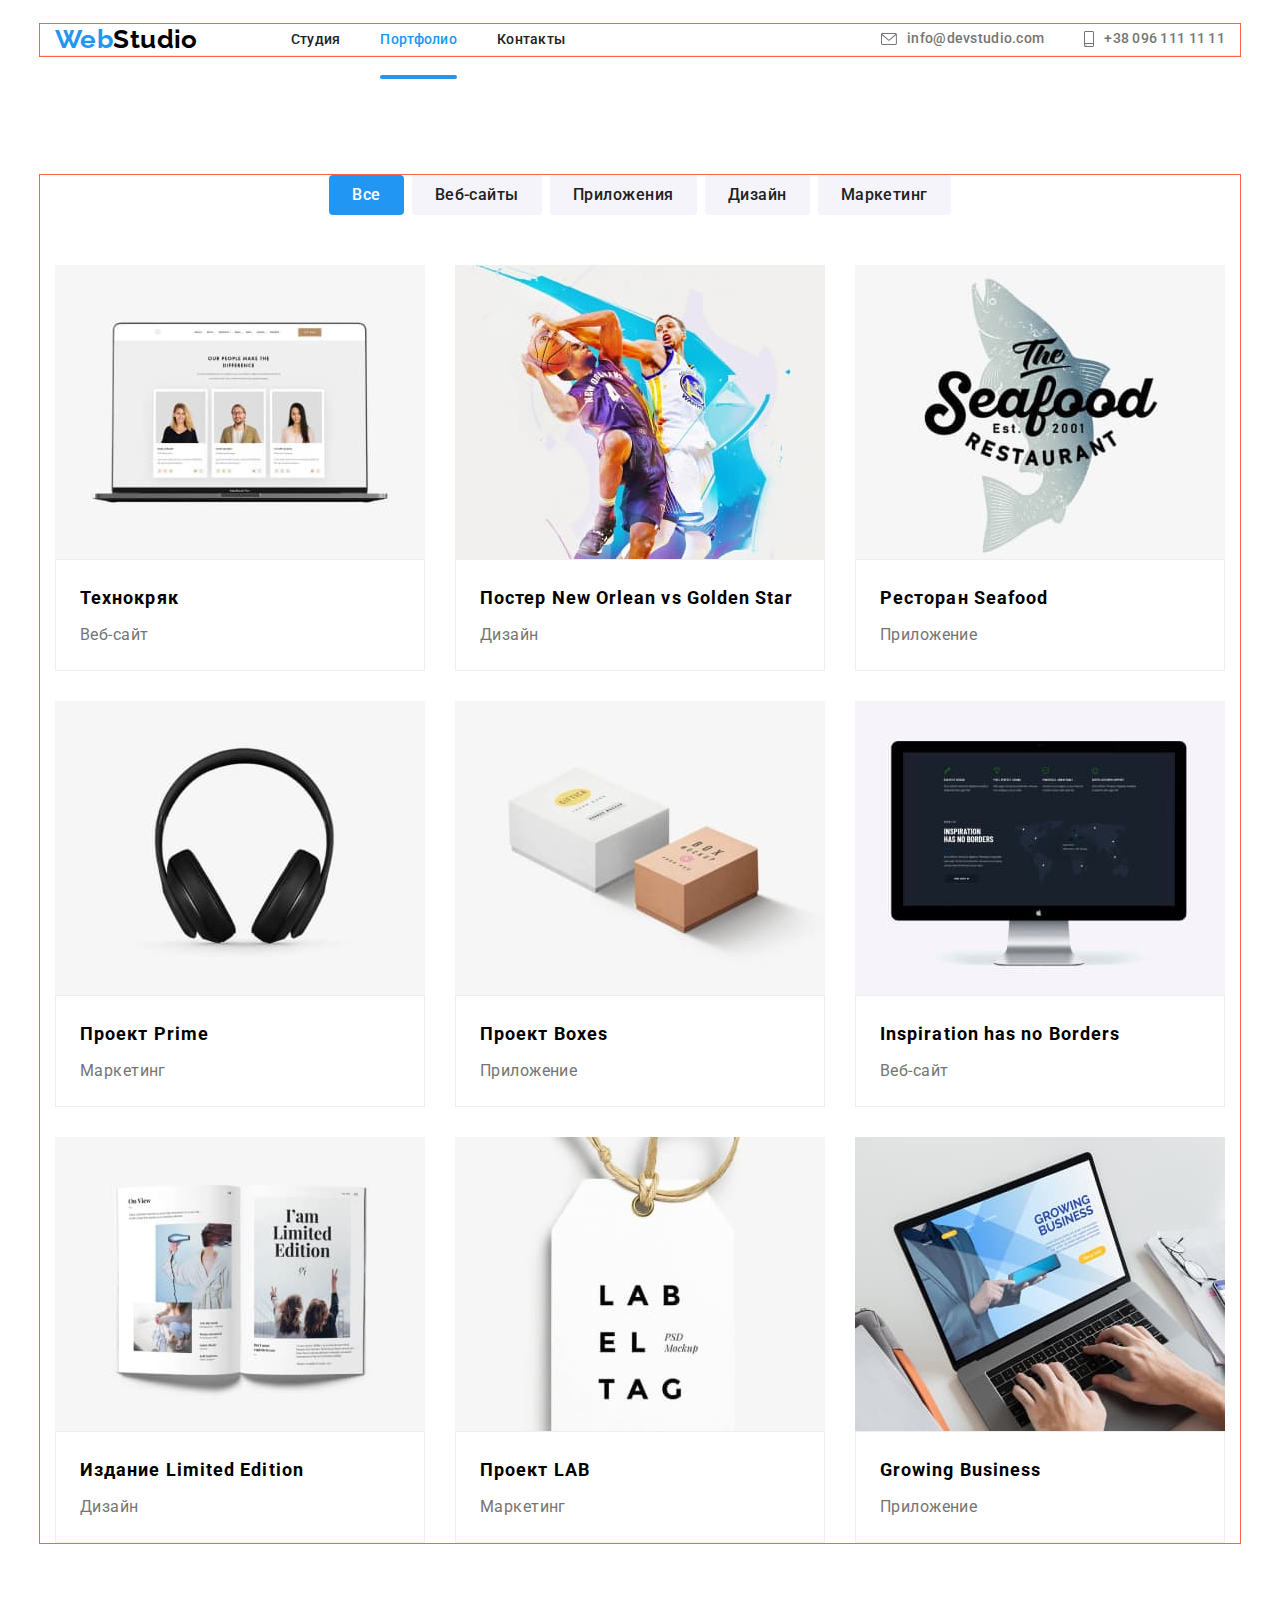
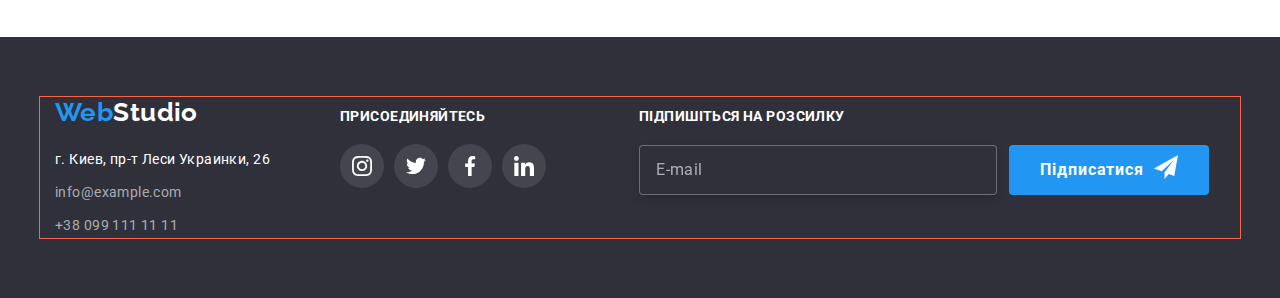
==== commit b5727ae8: "add" ====
--- a/portfolio.html
+++ b/portfolio.html
@@ -208,7 +208,7 @@
                 />
                          <img src="./images/projects/marketing-project.jpg" alt="наушники" width="370" height="294"/>
                       </picture>
-                    <img src="./images/projects/marketing-project.jpg" alt="наушники" width="370" height="294"/>
+                    
                     <p class="wrapper__overlay">Ресурс пропонує комплексні пропозиції з різним рівнем функціоналу та сервісів. Все це дозволить
                       відвідувачу отримати
                       вичерпні відомості про компанію чи приватну особу. </p>
@@ -374,7 +374,31 @@
                 <li class="navigation__list">
                   <a class="navigation__link link" href="">
                     <div class="wrapper">
-                    <img src="./images/projects/app-growing-business.jpg" alt="ноутбук" width="370" height="294"/>
+                      <picture>
+                          <source
+                  srcset="
+                    ./images/projects/desktop/1x/app-growing-business-desktop.jpg    1x,
+                    ./images/projects/desktop/2x/app-growing-business-desktop@2x.jpg 2x
+                  "
+                  media="(min-width:1200px)"
+                />
+                <source
+                  srcset="
+                    ./images/projects/table/1x/app-growing-business-table.jpg    1x,
+                    ./images/projects/table/2x/app-growing-business-table@2x.jpg 2x
+                  "
+                  media="(min-width:768px)"
+                />
+                <source
+                  srcset="
+                    ./images/projects/mobile/1x/app-growing-business-mobile.jpg    1x,
+                    ./images/projects/mobile/2x/app-growing-business-mobile@2x.jpg 2x
+                  "
+                  media="(max-width:768px)"
+                />
+                          <img src="./images/projects/app-growing-business.jpg" alt="ноутбук" width="370" height="294"/>
+                      </picture>
+                   
                     <p class="wrapper__overlay">Ресурс пропонує комплексні пропозиції з різним рівнем функціоналу та сервісів. Все це дозволить
                       відвідувачу отримати
                       вичерпні відомості про компанію чи приватну особу. </p>
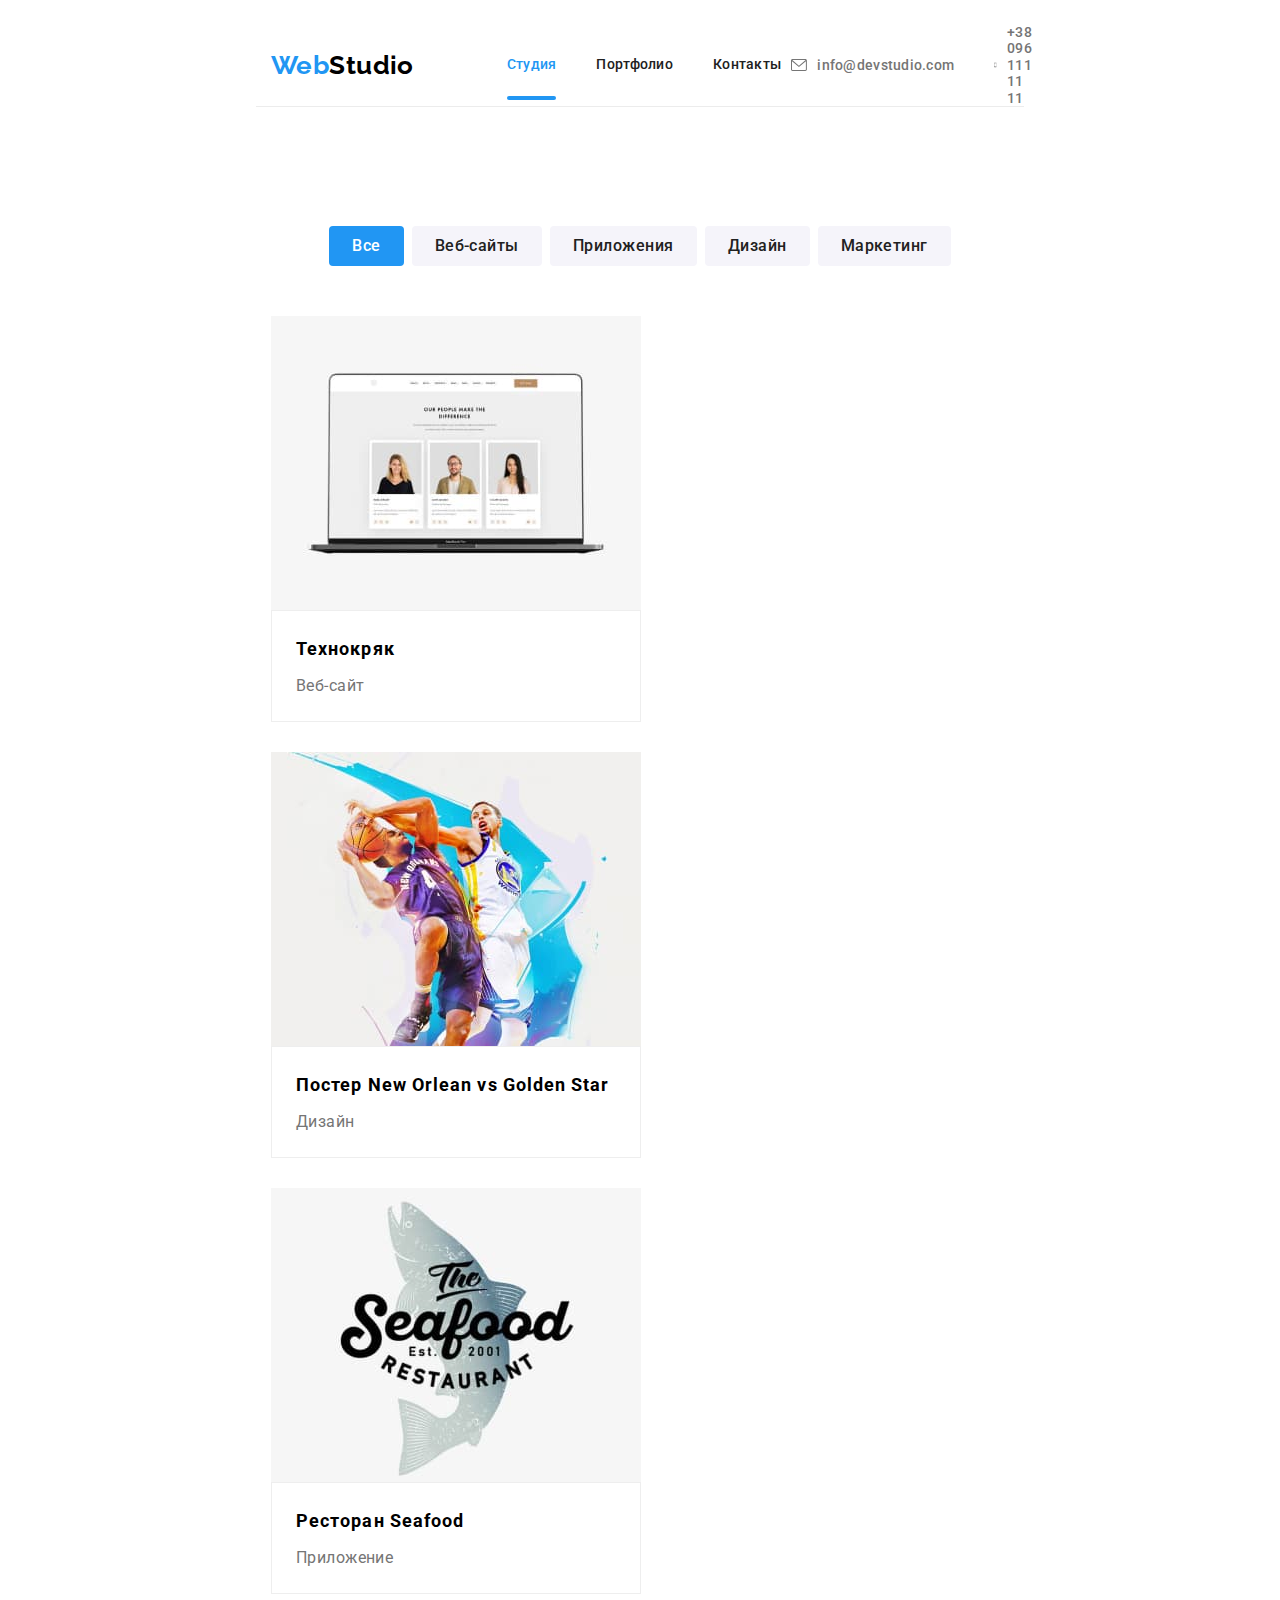
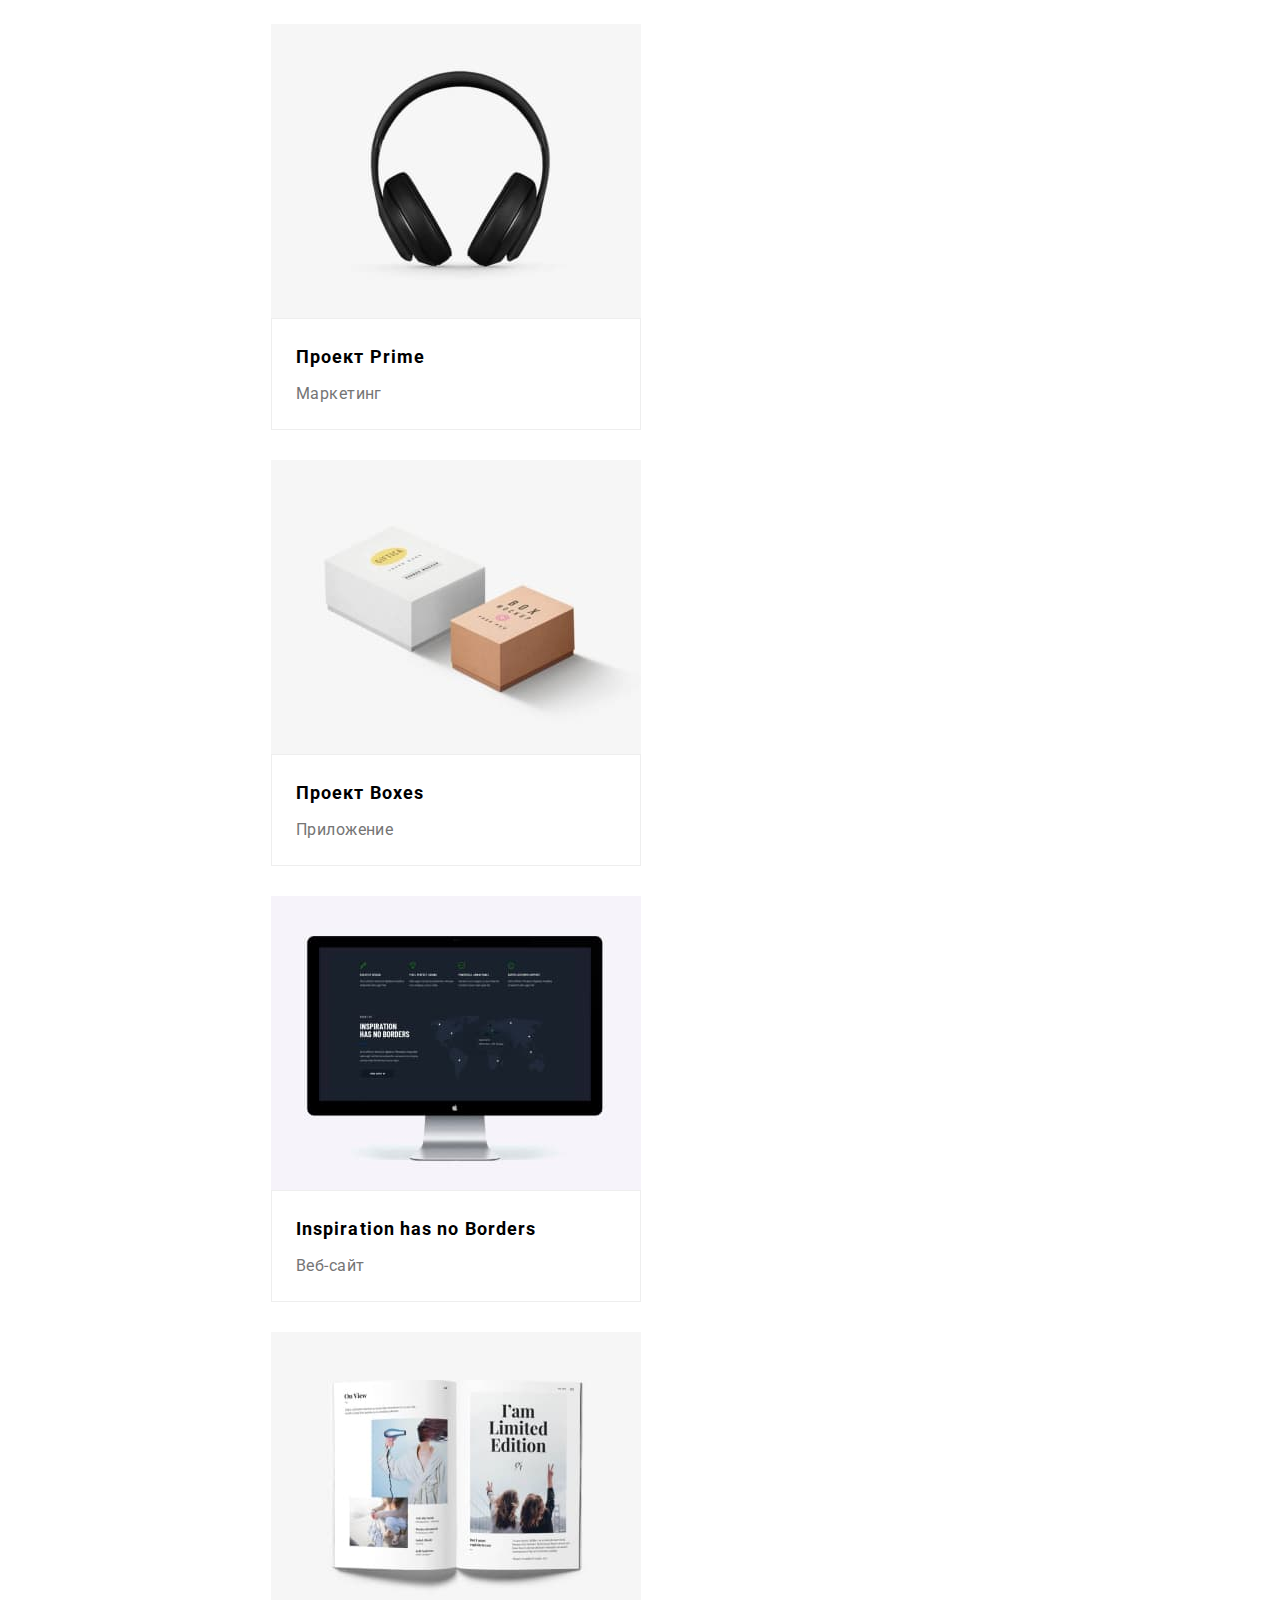
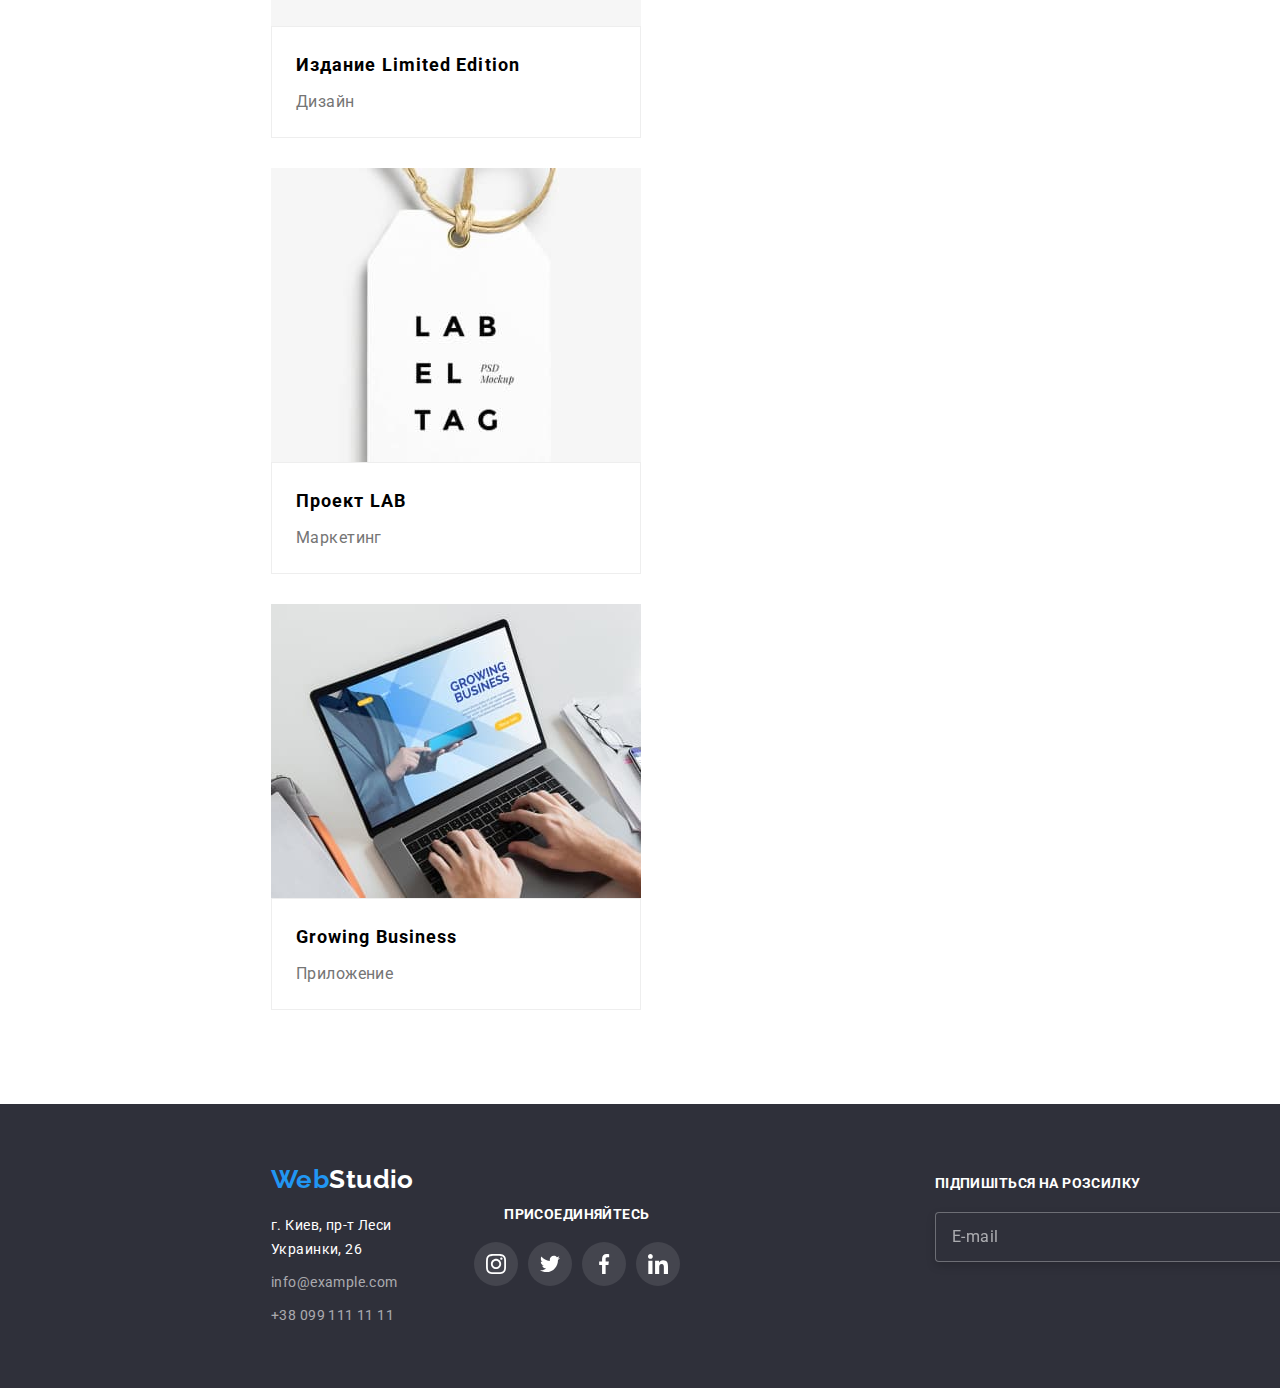
==== commit 2d9cb6fe: "add" ====
--- a/portfolio.html
+++ b/portfolio.html
@@ -17,34 +17,129 @@
 </head>
 <body>
       <!--Шапка-->
-      <header class="top-header">
-        <div class="container page-header-container">
-          <nav class="nav">
-            <a class="logo link" href="./index.html" lang="en"> <span class="logo--accent">Web</span>Studio</a>
-      
-            <ul class="site-list list">
-              <li class="site-item"><a class="site-link  link" href="./index.html">Студия</a></li>
-              <li class="site-item"><a class="site-link current link" href="./portfolio.html">Портфолио</a></li>
-              <li class="site-item"><a class="site-link link" href="">Контакты</a></li>
+     <header class="top-header">
+      <div class="container page-header-container">
+        <nav class="nav">
+          <a class="logo link" href="./index.html" lang="en">
+            <span class="logo--accent">Web</span>Studio</a
+          >
+
+          <ul class="site-list list">
+            <li class="site-item">
+              <a class="site-link current link" href="./index.html">Студия</a>
+            </li>
+            <li class="site-item">
+              <a class="site-link link" href="./portfolio.html">Портфолио</a>
+            </li>
+            <li class="site-item">
+              <a class="site-link link" href="">Контакты</a>
+            </li>
+          </ul>
+        </nav>
+
+        <button type="button" class="mobile-menu-open" data-menu-open>
+          <svg class="mobile-menu-open__icon" width="40" height="40">
+            <use href="./images/sprite.svg#icon-burger-icon"></use>
+          </svg>
+        </button>
+
+        <ul class="contact contact__table list">
+          <li class="contact-item link">
+            <a
+              class="contact-link contact-link-mail link"
+              href="mailto:info@devstudio.com"
+            >
+              <svg class="icon-envelope">
+                <use
+                  href="./images/sprite-envelope.svg#icon-envelope-hover-1"
+                ></use>
+              </svg>
+              info@devstudio.com</a
+            >
+          </li>
+          <li class="contact-item contact-item-phone">
+            <a class="contact-link link" href="tel:+380961111111"
+              ><svg class="icon-smartphone">
+                <use
+                  href="./images/sprite-smartphone.svg#icon-smartphone-1-1"
+                ></use>
+              </svg>
+              +38 096 111 11 11</a
+            >
+          </li>
+        </ul>
+      </div>
+      <div class="mobile-menu" data-menu>
+        <div class="container mobile-menu__container">
+          <button class="mobile-menu__close-btn" data-menu-close>
+            <svg class="mobile-menu__close-icon" width="19" height="19">
+              <use href="./images/sprite.svg#icon-vector"></use>
+            </svg>
+          </button>
+          <div class="mobile-menu__list">
+            <ul class="nav__mobile-list list">
+              <li class="nav__mobile-item">
+                <a class="nav__mobile-link current link" href="./index.html"
+                  >Студия</a
+                >
+              </li>
+              <li class="nav__mobile-item">
+                <a class="nav__mobile-link link" href="./portfolio.html"
+                  >Портфолио</a
+                >
+              </li>
+              <li class="nav__mobile-item">
+                <a class="nav__mobile-link link" href="">Контакты</a>
+              </li>
             </ul>
-          </nav>
-      
-          <ul class="contact list">
-            <li class="contact-item link">
-              <a class="contact-link contact-link-mail link" href="mailto:info@devstudio.com">
-                <svg class="icon-envelope">
-                  <use href="./images/sprite-envelope.svg#icon-envelope-hover-1"></use>
-                </svg>
-                info@devstudio.com</a>
-            </li>
-            <li class="contact-item contact-item-phone"><a class="contact-link link" href="tel:+380961111111"><svg
-                  class="icon-smartphone">
-                  <use href="./images/sprite-smartphone.svg#icon-smartphone-1-1"></use>
-                </svg> +38 096 111 11 11</a></li>
-          </ul>
-      
+            <div class="contact-mobile">
+              <div class="contact-mobile__mobile-list">
+                <ul class="contact__mobile-list list">
+                  <li class="contact__mobile-item">
+                    <a
+                      class="contact__mobile-link contact__tel link"
+                      href="tel:+380961111111"
+                      >+38 096 111 11 11</a
+                    >
+                  </li>
+                  <li class="contact__mobile-item">
+                    <a
+                      class="contact__mobile-link contact__mail link"
+                      href="mailto:info@devstudio.com"
+                      >info@devstudio.com</a
+                    >
+                  </li>
+                </ul>
+              </div>
+
+              <div class="contact-mobile__social-list">
+                <ul class="social-list__mobile list">
+                  <li class="social-list__mobile-item">
+                    <a class="social-list__mobile-link link" href=""
+                      >Instagram</a
+                    >
+                  </li>
+                  <li class="social-list__mobile-item">
+                    <a class="social-list__mobile-link link" href="">Twitter</a>
+                  </li>
+                  <li class="social-list__mobile-item">
+                    <a class="social-list__mobile-link link" href=""
+                      >Facebook</a
+                    >
+                  </li>
+                  <li class="social-list__mobile-item">
+                    <a class="social-list__mobile-link link" href=""
+                      >LinkedIn</a
+                    >
+                  </li>
+                </ul>
+              </div>
+            </div>
+          </div>
         </div>
-      </header>
+      </div>
+    </header>
+
 
 
        <!--Уникальный контент страницы-->
@@ -416,70 +511,97 @@
        </main>
   <!--Подвал страницы-->
   <footer class="footer logo-footer">
-    <div class="container container-footer">
-      <div class="container-footer--left">
-        <a class="link logo logo-footer" href="./index.html" lang="en"> <span class="logo--accent">Web</span><span
-            class="logo--accent-second">Studio</span></a>
-        <address class="address">
-          <ul class="address__list list">
-            <li class="address__item">
-              <a class="address__link-light link" href="https://goo.gl/maps/oxH6Qy7vW1JRrcVw8" target="_blank"
-                rel="noopener nofollow noreferrer">г. Киев, пр-т Леси Украинки, 26</a>
-            </li>
-            <li class="address__item address__item--mail">
-              <a class="address__link-dark link" href="mailto:info@example.com">info@example.com</a>
-            </li>
-            <li class="address__item address__item--phone">
-              <a class="address__link-dark link" href="tel:+380991111111">+38 099 111 11 11</a>
-            </li>
-          </ul>
-        </address>
+      <div class="container container-footer">
+        <div class="container-footer__table">
+          <div class="container-footer--left">
+            <a class="link logo logo-footer" href="./index.html" lang="en">
+              <span class="logo--accent">Web</span
+              ><span class="logo--accent-second">Studio</span></a
+            >
+            <address class="address">
+              <ul class="address__list list">
+                <li class="address__item">
+                  <a
+                    class="address__link-light link"
+                    href="https://goo.gl/maps/oxH6Qy7vW1JRrcVw8"
+                    target="_blank"
+                    rel="noopener nofollow noreferrer"
+                    >г. Киев, пр-т Леси Украинки, 26</a
+                  >
+                </li>
+                <li class="address__item address__item--mail">
+                  <a
+                    class="address__link-dark link"
+                    href="mailto:info@example.com"
+                    >info@example.com</a
+                  >
+                </li>
+                <li class="address__item address__item--phone">
+                  <a class="address__link-dark link" href="tel:+380991111111"
+                    >+38 099 111 11 11</a
+                  >
+                </li>
+              </ul>
+            </address>
+          </div>
+          <div class="container-footer--riht">
+            <h3 class="social-list__title">присоединяйтесь</h3>
+            <ul class="social-list list">
+              <li class="social-list__item">
+                <a class="social-list__link" href="">
+                  <svg class="social-list__icom" width="20" height="20">
+                    <use href="./images/sprite.svg#icon-instagram"></use>
+                  </svg>
+                </a>
+              </li>
+              <li class="social-list__item">
+                <a class="social-list__link" href="">
+                  <svg class="social-list__icom" width="20" height="20">
+                    <use href="./images/sprite.svg#icon-twitter"></use>
+                  </svg>
+                </a>
+              </li>
+              <li class="social-list__item">
+                <a class="social-list__link" href="">
+                  <svg class="social-list__icom" width="20" height="20">
+                    <use href="./images/sprite.svg#icon-facebook"></use>
+                  </svg>
+                </a>
+              </li>
+              <li class="social-list__item">
+                <a class="social-list__link" href="">
+                  <svg class="social-list__icom" width="20" height="20">
+                    <use href="./images/sprite.svg#icon-linkedin"></use>
+                  </svg>
+                </a>
+              </li>
+            </ul>
+          </div>
+        </div>
+        <div class="footer-form-wrapper">
+          <p class="footer-form-text">Підпишіться на розсилку</p>
+          <form class="footer-form">
+            <label class="footer-form-field">
+              <input
+                type="email"
+                name="user-email"
+                placeholder="E-mail"
+                class="footer-form-input"
+                required
+              />
+            </label>
+
+            <span class="footer-form-btn-icon">
+              <button type="submit" class="footer-form-submit">
+                Підписатися
+                <svg class="footer-btn-icon" width="24" height="24">
+                  <use href="./images/sprite.svg#icon-send"></use>
+                </svg>
+              </button>
+            </span>
+          </form>
+        </div>
       </div>
-      <div class="container-footer--riht">
-        <h3 class="social-list__title">присоединяйтесь</h3>
-        <ul class="social-list list">
-          <li class="social-list__item"> <a class="social-list__link" href=""> <svg class="social-list__icom"
-                width="20" height="20">
-                <use href="./images/sprite.svg#icon-instagram">
-                </use>
-              </svg> </a></li>
-          <li class="social-list__item"> <a class="social-list__link" href=""> <svg class="social-list__icom"
-                width="20" height="20">
-                <use href="./images/sprite.svg#icon-twitter">
-                </use>
-              </svg> </a></li>
-          <li class="social-list__item"> <a class="social-list__link" href=""> <svg class="social-list__icom"
-                width="20" height="20">
-                <use href="./images/sprite.svg#icon-facebook">
-                </use>
-              </svg> </a></li>
-          <li class="social-list__item"> <a class="social-list__link" href=""> <svg class="social-list__icom"
-                width="20" height="20">
-                <use href="./images/sprite.svg#icon-linkedin">
-                </use>
-              </svg> </a></li>
-        </ul>
-      </div>
-<div class="footer-form-wrapper">
-  <p class="footer-form-text">Підпишіться на розсилку</p>
-  <form class="footer-form">
-    <label class="footer-form-field">
-      <input type="email" name="user-email" placeholder="E-mail" class="footer-form-input" required>
-    </label>
-
-
-    <span class="footer-form-btn-icon">
-      <button type="submit" class="footer-form-submit">Підписатися
-        <svg class="footer-btn-icon" width="24" height="24">
-          <use href="./images/sprite.svg#icon-send"></use>
-        </svg>
-      </button>
-    </span>
-
-
-  </form>
-</div>
-</div>
-</footer>
+    </footer>
 </body>
 </html>--- a/css/main.min.css
+++ b/css/main.min.css
@@ -1 +1 @@
-:root{--primary-font: "Roboto", sans-serif;--text-color: #757575;--title-color: #212121;--accent-color: #2196f3;--background-color: #ffffff;--second-title: #ffffff;--border-color: #ececec;--properties-color: E5E5E5;--team-color: #f5f4fa;--buttom-color: #f5f4fa;--color-link-icom: #afb1b8;--backround-second-color: #2f303a;--transition-duration: 250ms;--transition-function: cubic-bezier(0.4, 0, 0.2, 1)}.visually-hidden{position:absolute;width:1px;height:1px;margin:-1px;border:0;padding:0;white-space:nowrap;clip-path:inset(100%);clip:rect(0 0 0 0);overflow:hidden}.btn-nav__item,.social-list__link,.clients-link,.social-list-link,.properties-cards,.modal-form-chec-desk,.modal-close-btn{display:flex;align-items:center;justify-content:center}body{font-family:var(--primary-font);font-size:14px;letter-spacing:.03em;background-color:var(--background-color)}h1,h2,h3,h4,h5,h6,p{margin:0}.list{list-style:none;padding-left:0;margin:0}.link{text-decoration:none;color:inherit}img{display:block;max-width:100%;height:auto}button{cursor:pointer}address{font-style:normal}.section{padding-top:94px;padding-bottom:94px}.container{width:1200px;padding-left:15px;padding-right:15px;outline:1px solid tomato;margin:0 auto}.modal-btm{font-size:16px;font-weight:700;line-height:1.875;letter-spacing:.06em;color:var(--second-title);background-color:#2196f3;box-shadow:0px 4px 4px rgba(0,0,0,.15);border-radius:4px;border:none;min-width:200px;padding-top:10px;padding-bottom:10px;padding-left:30px;padding-right:30px;transition:color var(--transition-duration) var(--transition-function)}.modal-btm:hover,.modal-btm:focus{color:var(--title-color)}.backdrop{position:fixed;z-index:100;top:0;left:0;width:100%;height:100%;background-color:rgba(0,0,0,.2);transition:opacity var(--transition-duration) var(--transition-function),visibility var(--transition-duration) var(--transition-function)}.backdrop.is-hidden{opacity:0;visibility:hidden;pointer-events:none}.modal{position:absolute;top:50%;left:50%;transform:translate(-50%, -50%);width:528px;background-color:#fff;box-shadow:0px 1px 3px rgba(0,0,0,.12),0px 1px 1px rgba(0,0,0,.14),0px 2px 1px rgba(0,0,0,.2);border-radius:4px;padding:40px}.modal-close-btn{position:absolute;top:10px;right:10px;width:30px;height:30px;border-radius:50%;background-color:rgba(0,0,0,0);border:1px solid rgba(0,0,0,.1);padding:0}.modal-close-btn-icon{fill:var(--title-color);transition:fill var(--transition-duration) var(--transition-function)}.modal-close-btn:hover .modal-close-btn-icon,.modal-close-btn:focus .modal-close-btn-icon{fill:var(--accent-color)}.modal-form{display:flex;flex-direction:column}.modal-form-input{width:100%;height:40px;border:1px solid rgba(33,33,33,.2);border-radius:4px;padding-left:42px;transition:border-color var(--transition-duration) var(--transition-function);cursor:pointer}.modal-form-input:focus{outline:none;border-color:var(--accent-color)}.modal-text{display:block;font-size:20px;font-weight:700;line-height:1.172;letter-spacing:.03em;text-align:center;color:var(--title-color);margin-bottom:12px}.modal-form-input-desk{display:block;font-size:12px;line-height:1.17;letter-spacing:.01em;color:var(--text-color);margin-bottom:4px}.modal-form-field{margin-bottom:10px}.modal-form-field-message{margin-bottom:20px}.modal-form-input-wrapper{position:relative;margin-top:4px;margin-bottom:10px}.modal-form-input-icom{position:absolute;top:50%;left:15px;transform:translate(0, -50%);transition:fill var(--transition-duration) var(--transition-function)}.modal-form-input:focus+.modal-form-input-icom{fill:var(--accent-color)}.modal-form-message{display:block;width:100%;height:120px;padding:12px 16px;border:1px solid rgba(33,33,33,.2);border-radius:4px;resize:none;transition:border-color var(--transition-duration) var(--transition-function)}.modal-form-message:focus{outline:none;border-color:var(--accent-color)}.modal-form-message::placeholder{font-size:12px;line-height:1.17;letter-spacing:.01em;color:rgba(117,117,117,.5)}.modal-form-chec-desk::before{content:"";display:block;width:16px;height:15px;border-radius:4px;cursor:pointer;background-image:url(../images/check/border.svg);margin-right:7px}.model-form-chec:checked+.modal-form-chec-desk::before{background-image:url(../images/check/chec.svg);background-repeat:no-repeat;background-position:center;background-color:var(--accent-color);border-color:var(--accent-color)}.model-form-chec:focus+.modal-form-chec-desk::before{background-color:var(--accent-color)}.modal-form-chec-desk{justify-items:center;font-size:14px;line-height:1.7;letter-spacing:.03em;color:var(--text-color);margin-bottom:30px}.modal-form-chec-link{color:var(--accent-color)}.modal-form-submit{align-self:center;font-size:16px;font-weight:700;line-height:1.875;letter-spacing:.06em;color:var(--second-title);background-color:var(--accent-color);border-radius:4px;border:none;min-width:200px;padding-top:10px;padding-bottom:10px;padding-left:52px;padding-right:52px;transition:box-shadow var(--transition-duration) var(--transition-function)}.modal-form-submit:hover,.modal-form-submit:focus{box-shadow:0px 4px 4px rgba(0,0,0,.15)}.page-header-container{display:flex;align-items:center;justify-content:space-between;border-bottom:1px solid var(--border-color)}.nav{display:flex;align-items:center}.site-list{display:flex;align-items:center}.contact{display:flex;align-items:center}.top-header{background-color:#fff;padding-top:24px;padding-bottom:25px}.logo{margin-right:93px;font-family:"Raleway",sans-serif;font-weight:700;font-size:26px;line-height:1.19;color:#000}.logo--accent{color:var(--accent-color)}.site-item:not(:last-child){margin-right:40px}.site-link{position:relative;font-weight:500;line-height:1.14;letter-spacing:.02em;color:var(--title-color);transition:color var(--transition-duration) var(--transition-function)}.site-link:hover,.site-link:focus{color:var(--accent-color)}.site-link.current::before{content:"";height:4px;background-color:var(--accent-color);border-radius:2px;position:absolute;width:100%;bottom:-32px}.current{color:var(--accent-color)}.contact-link{display:flex;align-items:center;font-weight:500;line-height:1.14;letter-spacing:.02em;color:var(--text-color);transition:color var(--transition-duration) var(--transition-function)}.contact-link:hover,.contact-link:focus{color:var(--accent-color)}.contact-link-mail{margin-right:30px;margin-left:10px}.contact-item-phone{margin-left:10px}.icon-envelope{width:16px;height:12px;fill:currentColor;margin-right:10px}.icon-smartphone{width:10px;height:16px;fill:currentColor;margin-right:10px}.hero{padding-top:200px;padding-bottom:200px;text-align:center;background-image:linear-gradient(rgba(47, 48, 58, 0.4), rgba(47, 48, 58, 0.4)),url(../../images/hero/bg-mobile@1x.jpg);background-size:cover;background-repeat:no-repeat;background-position:center;min-width:768px;margin-left:auto;margin-right:auto;background-color:#c4c4c4}@media screen and (min-device-pixel-ratio: 2)and (max-width: 768px),screen and (min-resolution: 192dpi)and (max-width: 768px),screen and (min-resolution: 2dppx)and (max-width: 768px){.hero{background-image:url(../../images/hero/bg-mobile@2x.jpg)}}@media screen and (max-width: 768px){.hero{background-image:url(../../images/hero/bg-table@1x.jpg)}}@media screen and (min-device-pixel-ratio: 2)and (min-width: 768px),screen and (min-resolution: 192dpi)and (min-width: 768px),screen and (min-resolution: 2dppx)and (min-width: 768px){.hero{background-image:url(../../images/hero/bg-table@2x.jpg)}}@media screen and (max-width: 1200px){.hero{background-image:url(../../images/hero/bg-desktop@1x.jpg)}}@media screen and (min-device-pixel-ratio: 2)and (min-width: 1200px),screen and (min-resolution: 192dpi)and (min-width: 1200px),screen and (min-resolution: 2dppx)and (min-width: 1200px){.hero{background-image:url(../../images/hero/bg-desktop@2x.jpg)}}.main-title{font-size:44px;font-weight:900;line-height:1.3636363636;text-align:center;align-items:center;letter-spacing:.06em;text-transform:uppercase;color:var(--second-title);width:696px;margin-left:auto;margin-right:auto;margin-bottom:30px}.title-properties{font-size:36px;line-height:1.17;text-align:center;padding-top:0px}.properties{background-color:var(--properties-color)}.properties-item{display:flex;justify-content:space-between}.properties-list:not(:last-child){margin-right:30px}.properties-title-text{font-size:14px;font-weight:700;line-height:1.1721428571;text-transform:uppercase;color:var(--title-color);margin-top:30px}.properties-text{line-height:1.71;color:var(--text-color);margin-top:10px}.propertires-list{align-items:center}.properties-cards{height:120px;background-color:#f5f4fa;border-radius:4px}.activity{padding-top:0px}.activity-item{display:flex;flex-wrap:wrap;gap:30px;margin-top:50px}.activity-list{position:relative}.activity-text{font-weight:700;font-size:14px;line-height:1.17;letter-spacing:.03em;text-transform:uppercase;color:var(--second-title);width:370px;height:70px;background-color:rgba(47,48,58,.8);padding-top:27px;text-align:center;position:absolute;bottom:0;left:0}.team{background-color:var(--team-color)}.team-item{display:flex;justify-content:space-between;margin-top:50px}.team-list{box-shadow:0px 1px 3px rgba(0,0,0,.12),0px 1px 1px rgba(0,0,0,.14),0px 2px 1px rgba(0,0,0,.2);border-radius:0px 0px 4px 4px;background-color:#fff}.title{font-size:36px;font-weight:700;line-height:1.1719444444;text-align:center}.name-container{padding-top:30px;padding-bottom:30px}.name-title{font-size:16px;font-weight:500;line-height:1.171875;text-align:center;color:var(--title-color)}.name-text{font-size:16px;font-weight:400;line-height:1.171875;text-align:center;color:var(--text-color);margin-top:10px}.social-list{display:flex;justify-content:center;gap:10px;margin-top:16px}.social-list-link{width:44px;height:44px;border-radius:50%;color:var(--color-link-icom);transition:background-color var(--transition-duration) var(--transition-function),color var(--transition-duration) var(--transition-function)}.social-list-link:hover,.social-list-link:focus{background-color:var(--accent-color);color:var(--team-color)}.social-list-icom{fill:currentColor}.clients-item{display:flex;justify-content:center;gap:30px;margin-top:50px}.clients-link{width:170px;height:92px;border:1px solid;border-radius:4px;border-color:var(--color-link-icom);color:var(--color-link-icom);transition:border-color var(--transition-duration) var(--transition-function),color var(--transition-duration) var(--transition-function)}.clients-link:hover,.clients-link:focus{border-color:var(--accent-color);color:var(--accent-color)}.clients-link-icom{fill:currentColor}footer{background-color:#2f303a;padding:60px 0}.logo-footer{margin-right:0px}.address{margin-top:20px}.address__item--mail{margin-top:9px}.address__item--phone{margin-top:9px}.logo--accent-second{color:#fff}.address__item{font-style:normal;font-weight:400;line-height:1.71;background:#2f303a}.address__link-light{color:var(--second-title)}.address__link-dark{color:rgba(255,255,255,.6);transition:color var(--transition-duration) var(--transition-function)}.address__link-dark:hover,.address__link-dark:focus{color:var(--accent-color)}.social-list__title{font-size:14px;font-weight:700;line-height:1.1721428571;letter-spacing:.03em;text-transform:uppercase;color:var(--second-title);margin-top:0%}.container-footer{display:flex;align-items:baseline}.container-footer--riht{margin-left:70px}.social-list{display:flex;justify-content:center;gap:10px;margin-top:20px}.social-list__link{width:44px;height:44px;border-radius:50%;background-color:rgba(255,255,255,.1);color:var(--second-title);transition:background-color var(--transition-duration) var(--transition-function)}.social-list__link:hover,.social-list__link:focus{background-color:var(--accent-color)}.social-list__icom{fill:currentColor}.footer-form-wrapper{margin-left:93px}.footer-form{display:flex;margin-top:20px}.footer-form-text{font-style:normal;font-weight:700;font-size:14px;line-height:1.14;letter-spacing:.03em;text-transform:uppercase;color:var(--second-title)}.footer-form-input{width:358px;height:50px;padding:15px 16px;border:1px solid rgba(255,255,255,.3);filter:drop-shadow(0px 4px 4px rgba(0, 0, 0, 0.15));border-radius:4px;margin-right:12px;background-color:var(--backround-second-color);color:var(--background-color);transition:border-color var(--transition-duration) var(--transition-function)}.footer-form-input:focus{outline:none;border-color:var(--accent-color)}.footer-form-input::placeholder{font-size:16px;line-height:1.25;letter-spacing:.03em;color:rgba(255,255,255,.6)}.footer-form-btn-icon{position:relative}.footer-form-submit{font-size:16px;font-weight:700;line-height:1.875;letter-spacing:.06em;color:var(--second-title);background-color:var(--accent-color);border-radius:4px;border:none;min-width:200px;height:50px;padding-left:28px;padding-right:62px;transition:box-shadow var(--transition-duration) var(--transition-function)}.footer-form-submit:hover,.footer-form-submit:focus{color:var(--title-color);box-shadow:0px 4px 4px rgba(0,0,0,.15)}.footer-btn-icon{position:absolute;margin-left:10px}.btn-nav__list:not(:last-child){margin-right:8px}button{font-family:inherit}.button{font-size:16px;font-weight:500;line-height:1.625;text-align:center;letter-spacing:.03em;color:var(--title-color);background-color:var(--buttom-color);border-radius:4px;border:1px solid rgba(0,0,0,0);padding-top:6px;padding-bottom:6px;padding-left:22px;padding-right:22px;transition:color var(--transition-duration) var(--transition-function),background-color var(--transition-duration) var(--transition-function),box-shadow var(--transition-duration) var(--transition-function)}.button:hover,.button:focus{color:#fff;background-color:#2196f3;box-shadow:0px 3px 1px rgba(0,0,0,.1),0px 1px 2px rgba(0,0,0,.08),0px 2px 2px rgba(0,0,0,.12)}.button--primery{background-color:var(--accent-color);color:var(--second-title)}.navigation-container{padding-top:20px;border:1px solid #eee;padding-bottom:20px}.navigation{display:flex;flex-wrap:wrap;gap:30px;margin-top:50px}.navigation__list{flex-basis:calc 13.3333333333}.navigation__link{display:block;transition:box-shadow var(--transition-duration) var(--transition-function)}.navigation__link:hover,.navigation__link:focus{box-shadow:0px 1px 1px rgba(0,0,0,.12),0px 4px 4px rgba(0,0,0,.06),1px 4px 6px rgba(0,0,0,.16)}.navigation-container__title{font-size:18px;font-weight:700;line-height:2;letter-spacing:.06em;padding-left:24px}.navigation-container__text{font-size:16px;font-weight:400;line-height:1.875;color:var(--text-color);margin-top:4px;padding-left:24px}.wrapper{position:relative;overflow:hidden}.wrapper__overlay{position:absolute;left:0;top:0;width:100%;height:294px;overflow:auto;transform:translate(0, 100%);transition:transform var(--transition-duration) var(--transition-function);font-size:18px;font-weight:400;line-height:1.5555555556;letter-spacing:.03em;color:var(--second-title);padding-top:63px;padding-left:24px;padding-bottom:63px;padding-right:24px;background-color:rgba(33,150,243,.9)}.navigation__link:hover .wrapper__overlay,.navigation__link:focus .wrapper__overlay{transform:translate(0, 0)}/*# sourceMappingURL=main.min.css.map */+:root{--primary-font: "Roboto", sans-serif;--text-color: #757575;--title-color: #212121;--accent-color: #2196f3;--background-color: #ffffff;--second-title: #ffffff;--border-color: #ececec;--properties-color: E5E5E5;--team-color: #f5f4fa;--buttom-color: #f5f4fa;--color-link-icom: #afb1b8;--backround-second-color: #2f303a;--transition-duration: 250ms;--transition-function: cubic-bezier(0.4, 0, 0.2, 1)}.visually-hidden{position:absolute;width:1px;height:1px;margin:-1px;border:0;padding:0;white-space:nowrap;clip-path:inset(100%);clip:rect(0 0 0 0);overflow:hidden}.social-list__link,.clients-link,.social-list-link,.modal-form-chec-desk,.modal-close-btn{display:flex;align-items:center;justify-content:center}body{font-family:var(--primary-font);font-size:14px;letter-spacing:.03em;background-color:var(--background-color)}h1,h2,h3,h4,h5,h6,p{margin:0}.list{list-style:none;padding-left:0;margin:0}.link{text-decoration:none;color:inherit}img{display:block;max-width:100%;height:auto}button{cursor:pointer}address{font-style:normal}.section{padding-top:94px;padding-bottom:94px}.container{padding-left:15px;padding-right:15px}@media screen and (min-width: 480px){.container{width:480px;margin-left:auto;margin-right:auto}}@media screen and (min-width: 768px){.container{width:768px}}@media screen and (min-width: 1600px){.container{width:1200px}}@media screen and (max-width: 768px){.mobile-menu{position:fixed;width:100%;height:100%;z-index:1000;top:0;left:0;background-color:var(--background-color);box-shadow:0 0 0 100vmax rgba(0,0,0,.5);opacity:0;visibility:hidden;pointer-events:none;transition:opacity 500ms linear,visibility 500ms linear}.mobile-menu.is-open{opacity:1;visibility:visible;pointer-events:auto}.mobile-menu__container{width:100%;height:796px;position:relative;padding-left:40px;padding-top:48px;padding-bottom:48px;flex-direction:column;justify-content:space-between}.mobile-menu__close-btn{position:absolute;top:21px;right:25px;background-color:rgba(0,0,0,0);border:none;padding:0;line-height:0}}.nav__mobile-link{font-weight:500;font-size:40px;line-height:1.18;letter-spacing:.02em;color:var(--title-color);transition:color var(--transition-duration) var(--transition-function)}.nav__mobile-link:hover,.nav__mobile-link:focus{color:var(--accent-color)}.nav__mobile-item:not(:last-child){margin-bottom:35px}.current{color:var(--accent-color)}.contact-mobile{display:flex;flex-direction:column;justify-content:flex-end;margin-top:302px}.contact__mobile-link{font-weight:500;letter-spacing:.02em;color:var(--text-color)}.contact__mobile-link.contact__mail{font-size:24px;line-height:1.17}.contact__mobile-link.contact__tel{font-size:34px;line-height:1.18;margin-bottom:32px}.contact__mobile-link:hover,.contact__mobile-link:focus{color:var(--accent-color)}.social-list__mobile{display:flex;align-items:center;justify-content:space-between}.social-list__mobile-link{font-weight:500;font-size:18px;line-height:1.22;letter-spacing:.02em;color:var(--accent-color)}.social-list__mobile-item{position:relative}.social-list__mobile-item::after{content:"";position:absolute;width:22px;border:1px solid rgba(33,33,33,.2);transform:rotate(90deg);margin-left:10px}.contact-mobile__mobile-list{margin-bottom:64px}.contact__mobile-item:not(:last-child){margin-bottom:32px}@media screen and (min-width: 768px){.mobile-menu{display:none}}.modal-btm{font-size:16px;font-weight:700;line-height:1.875;letter-spacing:.06em;color:var(--second-title);background-color:#2196f3;box-shadow:0px 4px 4px rgba(0,0,0,.15);border-radius:4px;border:none;min-width:200px;padding-top:10px;padding-bottom:10px;padding-left:30px;padding-right:30px;transition:color var(--transition-duration) var(--transition-function)}.modal-btm:hover,.modal-btm:focus{color:var(--title-color)}.backdrop{position:fixed;z-index:100;top:0;left:0;width:100%;height:100%;background-color:rgba(0,0,0,.2);transition:opacity var(--transition-duration) var(--transition-function),visibility var(--transition-duration) var(--transition-function)}.backdrop.is-hidden{opacity:0;visibility:hidden;pointer-events:none}.modal{position:absolute;top:50%;left:50%;transform:translate(-50%, -50%);width:100%;background-color:#fff;box-shadow:0px 1px 3px rgba(0,0,0,.12),0px 1px 1px rgba(0,0,0,.14),0px 2px 1px rgba(0,0,0,.2);border-radius:4px;padding:40px}.modal-close-btn{position:absolute;top:10px;right:10px;width:30px;height:30px;border-radius:50%;background-color:rgba(0,0,0,0);border:1px solid rgba(0,0,0,.1);padding:0}.modal-close-btn-icon{fill:var(--title-color);transition:fill var(--transition-duration) var(--transition-function)}.modal-close-btn:hover .modal-close-btn-icon,.modal-close-btn:focus .modal-close-btn-icon{fill:var(--accent-color)}@media screen and (max-width: 768px){.modal{width:450px}}@media screen and (min-width: 1200px){.modal{width:528px}}.modal-form{display:flex;flex-direction:column}.modal-form-input{width:100%;height:40px;border:1px solid rgba(33,33,33,.2);border-radius:4px;padding-left:42px;transition:border-color var(--transition-duration) var(--transition-function);cursor:pointer}.modal-form-input:focus{outline:none;border-color:var(--accent-color)}.modal-text{display:block;font-size:20px;font-weight:700;line-height:1.172;letter-spacing:.03em;text-align:center;color:var(--title-color);margin-bottom:12px}.modal-form-input-desk{display:block;font-size:12px;line-height:1.17;letter-spacing:.01em;color:var(--text-color);margin-bottom:4px}.modal-form-field{margin-bottom:10px}.modal-form-field-message{margin-bottom:20px}.modal-form-input-wrapper{position:relative;margin-top:4px;margin-bottom:10px}.modal-form-input-icom{position:absolute;top:50%;left:15px;transform:translate(0, -50%);transition:fill var(--transition-duration) var(--transition-function)}.modal-form-input:focus+.modal-form-input-icom{fill:var(--accent-color)}.modal-form-message{display:block;width:100%;height:120px;padding:12px 16px;border:1px solid rgba(33,33,33,.2);border-radius:4px;resize:none;transition:border-color var(--transition-duration) var(--transition-function)}.modal-form-message:focus{outline:none;border-color:var(--accent-color)}.modal-form-message::placeholder{font-size:12px;line-height:1.17;letter-spacing:.01em;color:rgba(117,117,117,.5)}.modal-form-chec-desk::before{content:"";display:block;width:16px;height:15px;border-radius:4px;cursor:pointer;background-image:url(../images/check/border.svg);margin-right:7px}.model-form-chec:checked+.modal-form-chec-desk::before{background-image:url(../images/check/chec.svg);background-repeat:no-repeat;background-position:center;background-color:var(--accent-color);border-color:var(--accent-color)}.model-form-chec:focus+.modal-form-chec-desk::before{background-color:var(--accent-color)}.modal-form-chec-desk{justify-items:center;font-size:14px;line-height:1.7;letter-spacing:.03em;color:var(--text-color);margin-bottom:30px}.modal-form-chec-link{color:var(--accent-color)}.modal-form-submit{align-self:center;font-size:16px;font-weight:700;line-height:1.875;letter-spacing:.06em;color:var(--second-title);background-color:var(--accent-color);border-radius:4px;border:none;min-width:200px;padding-top:10px;padding-bottom:10px;padding-left:52px;padding-right:52px;transition:box-shadow var(--transition-duration) var(--transition-function)}.modal-form-submit:hover,.modal-form-submit:focus{box-shadow:0px 4px 4px rgba(0,0,0,.15)}@media screen and (max-width: 767px){.site-list{display:none}.contact{display:none}.mobile-menu-open{background-color:rgba(0,0,0,0);border:none;padding:0;line-height:0}}.top-header{background-color:var(--background-color);padding-top:16px;padding-bottom:16px}.page-header-container{display:flex;align-items:center;justify-content:space-between;border-bottom:1px solid var(--border-color)}.logo{margin-right:93px;font-family:"Raleway",sans-serif;font-weight:700;font-size:24px;line-height:1.17;color:#000}.logo--accent{color:var(--accent-color)}@media screen and (min-width: 768px){.mobile-menu-open{display:none}.nav{display:flex;align-items:center}.site-list{display:flex;align-items:center}.contact__table{display:block}.top-header{background-color:var(--background-color);padding-top:26px;padding-bottom:26px}.logo{margin-right:87px;font-family:"Raleway",sans-serif;font-weight:700;font-size:24px;line-height:1.17;color:#000}.site-item:not(:last-child){margin-right:50px}.site-link{position:relative;font-weight:500;line-height:1.17;letter-spacing:.02em;color:var(--title-color);transition:color var(--transition-duration) var(--transition-function)}.site-link:hover,.site-link:focus{color:var(--accent-color)}.site-link.current::before{content:"";height:4px;background-color:var(--accent-color);border-radius:2px;position:absolute;width:100%;bottom:-28px}.current{color:var(--accent-color)}.contact-link{display:flex;align-items:center;font-weight:500;font-size:12px;line-height:1.17;letter-spacing:.02em;color:var(--text-color);transition:color var(--transition-duration) var(--transition-function)}.contact-link:hover,.contact-link:focus{color:var(--accent-color)}.contact-item-phone{margin-top:10px}.icon-envelope{width:16px;height:12px;fill:currentColor;margin-right:8px}.icon-smartphone{width:10px;height:16px;fill:currentColor;margin-right:8px}}@media screen and (min-width: 1200px){.top-header{padding-top:24px;padding-bottom:25px}.contact{display:flex;align-items:center}.logo{margin-right:93px;font-size:26px;line-height:1.17}.site-item:not(:last-child){margin-right:40px}.site-link{line-height:1.14}.contact-link{font-size:14px}.contact-link-mail{margin-right:30px;margin-left:10px}.contact-item-phone{margin-left:10px;margin-top:0}.icon-envelope{margin-right:10px}.icon-smartphone{margin-right:10px}}.hero{padding-top:118px;padding-bottom:118px;text-align:center;background-image:linear-gradient(rgba(47, 48, 58, 0.4), rgba(47, 48, 58, 0.4)),url(../images/hero/bg-mobile@1x.jpg);background-size:cover;background-repeat:no-repeat;background-position:center;min-width:480px;margin-left:auto;margin-right:auto;background-color:#c4c4c4}.main-title{font-size:26px;font-weight:900;line-height:1.6153846154;text-align:center;align-items:center;letter-spacing:.06em;text-transform:uppercase;color:var(--second-title);width:360px;margin-left:auto;margin-right:auto;margin-bottom:30px}@media screen and (min-device-pixel-ratio: 2)and (max-width: 768px),screen and (min-resolution: 192dpi)and (max-width: 768px),screen and (min-resolution: 2dppx)and (max-width: 768px){.hero{background-image:linear-gradient(rgba(47, 48, 58, 0.4), rgba(47, 48, 58, 0.4)),url(../images/hero/bg-mobile@2x.jpg)}}@media screen and (min-width: 768px){.hero{background-image:linear-gradient(rgba(47, 48, 58, 0.4), rgba(47, 48, 58, 0.4)),url(../images/hero/bg-table@1x.jpg)}}@media screen and (min-device-pixel-ratio: 2)and (min-width: 768px),screen and (min-resolution: 192dpi)and (min-width: 768px),screen and (min-resolution: 2dppx)and (min-width: 768px){.hero{background-image:linear-gradient(rgba(47, 48, 58, 0.4), rgba(47, 48, 58, 0.4)),url(../images/hero/bg-table@2x.jpg)}}@media screen and (min-width: 1200px){.hero{padding-top:200px;padding-bottom:200px;min-width:1600px;background-image:linear-gradient(rgba(47, 48, 58, 0.4), rgba(47, 48, 58, 0.4)),url(../images/hero/bg-desktop@1x.jpg)}.main-title{font-size:44px;font-weight:900;line-height:1.3636363636;width:696px}}@media screen and (min-device-pixel-ratio: 2)and (min-width: 1200px),screen and (min-resolution: 192dpi)and (min-width: 1200px),screen and (min-resolution: 2dppx)and (min-width: 1200px){.hero{background-image:linear-gradient(rgba(47, 48, 58, 0.4), rgba(47, 48, 58, 0.4)),url(../images/hero/bg-desktop@2x.jpg)}}.properties-item{display:block;align-items:center;text-align:center}.title-properties{font-size:36px;line-height:1.17;text-align:center;padding-top:0px}.properties{background-color:var(--properties-color)}.properties-list:not(:last-child){margin-right:30px}.properties-title-text{font-size:14px;font-weight:700;line-height:1.1721428571;text-transform:uppercase;color:var(--title-color);margin-top:30px}.properties-text{line-height:1.71;color:var(--text-color);margin-top:10px}.propertires-list{align-items:center}.properties-cards{display:flex;align-items:center;justify-content:center;height:120px;background-color:#f5f4fa;border-radius:4px}@media screen and (max-width: 767px){.section__properties{padding-top:39px;padding-bottom:60px}.properties-text{margin-bottom:30px}}@media screen and (min-width: 768px)and (max-width: 1199px){.properties-item{display:flex;flex-basis:calc((100% - 30px)/2)}}@media screen and (min-width: 1200px){.properties-item{display:flex;justify-content:space-between;flex-wrap:nowrap;gap:0}}.activity{padding-top:0px}.activity-item{display:flex;flex-wrap:wrap;gap:30px;margin-top:50px}.activity-list{position:relative}.activity-text{font-weight:700;font-size:14px;line-height:1.17;letter-spacing:.03em;text-transform:uppercase;color:var(--second-title);width:370px;height:70px;background-color:rgba(47,48,58,.8);padding-top:27px;text-align:center;position:absolute;bottom:0;left:0}@media screen and (max-width: 1199px){.activity{display:none}}.team{background-color:var(--team-color)}.team-item{display:flex;justify-content:space-between;margin-top:50px}.team-list{box-shadow:0px 1px 3px rgba(0,0,0,.12),0px 1px 1px rgba(0,0,0,.14),0px 2px 1px rgba(0,0,0,.2);border-radius:0px 0px 4px 4px;background-color:#fff}.title{font-size:36px;font-weight:700;line-height:1.1719444444;text-align:center}.name-container{padding-top:30px;padding-bottom:30px}.name-title{font-size:16px;font-weight:500;line-height:1.171875;text-align:center;color:var(--title-color)}.name-text{font-size:16px;font-weight:400;line-height:1.171875;text-align:center;color:var(--text-color);margin-top:10px}.social-list{display:flex;justify-content:center;gap:10px;margin-top:16px}.social-list-link{width:44px;height:44px;border-radius:50%;color:var(--color-link-icom);transition:background-color var(--transition-duration) var(--transition-function),color var(--transition-duration) var(--transition-function)}.social-list-link:hover,.social-list-link:focus{background-color:var(--accent-color);color:var(--team-color)}.social-list-icom{fill:currentColor}@media screen and (max-width: 767px){.team-item{display:block}.title{font-size:28px;font-weight:700;line-height:1.1717857143;text-align:center}}@media screen and (min-width: 768px){.team-item{display:flex;flex-wrap:wrap;gap:30px}.title{font-size:28px;font-weight:700;line-height:1.1717857143;text-align:center}}.clients-item{display:flex;justify-content:center;gap:30px;margin-top:50px}.clients-link{width:170px;height:92px;border:1px solid;border-radius:4px;border-color:var(--color-link-icom);color:var(--color-link-icom);transition:border-color var(--transition-duration) var(--transition-function),color var(--transition-duration) var(--transition-function)}.clients-link:hover,.clients-link:focus{border-color:var(--accent-color);color:var(--accent-color)}.clients-link-icom{fill:currentColor}@media screen and (max-width: 767px){.clients-item{display:flex;flex-wrap:wrap;gap:30px;margin-top:30px}}@media screen and (min-width: 768px){.clients-item{display:flex;flex-wrap:wrap;gap:30px;margin-top:30px}.title{font-size:36px;font-weight:700;line-height:1.1719444444;text-align:center}}footer{background-color:#2f303a;padding:60px 0}.logo-footer{margin-right:0px}.address{margin-top:20px}.address__item--mail{margin-top:9px}.address__item--phone{margin-top:9px}.logo--accent-second{color:#fff}.address__item{font-style:normal;font-weight:400;line-height:1.71;background:#2f303a}.address__link-light{color:var(--second-title)}.address__link-dark{color:rgba(255,255,255,.6);transition:color var(--transition-duration) var(--transition-function)}.address__link-dark:hover,.address__link-dark:focus{color:var(--accent-color)}.social-list__title{font-size:14px;font-weight:700;line-height:1.1721428571;letter-spacing:.03em;text-transform:uppercase;color:var(--second-title);margin-top:0%}.container-footer{display:flex;align-items:baseline}.container-footer--riht{margin-left:70px}.social-list{display:flex;justify-content:center;gap:10px;margin-top:20px}.social-list__link{width:44px;height:44px;border-radius:50%;background-color:rgba(255,255,255,.1);color:var(--second-title);transition:background-color var(--transition-duration) var(--transition-function)}.social-list__link:hover,.social-list__link:focus{background-color:var(--accent-color)}.social-list__icom{fill:currentColor}@media screen and (max-width: 767px){.container-footer{display:block;text-align:center}.container-footer--riht{margin:0}.address__item--mail{margin-top:8px}.address__item--phone{margin-top:8px}.container-footer--riht{margin-top:60px}}@media screen and (min-width: 768px){.container-footer{display:block}.container-footer__table{display:flex;align-items:center;justify-content:space-between;margin-bottom:60px}.container-footer--left{margin-left:76px}.logo-footer{text-align:center}.container-footer--riht{margin-left:0;margin-right:89px}.footer-form-text{margin-bottom:20px}}@media screen and (min-width: 1200px){.container-footer{display:flex;align-items:baseline}.container-footer__table{margin:0}.container-footer--left{margin-left:0;margin-right:60px}.address{text-align:left}}.footer-form-wrapper{margin-left:93px}.footer-form{display:flex;margin-top:20px}.footer-form-text{font-style:normal;font-weight:700;font-size:14px;line-height:1.14;letter-spacing:.03em;text-transform:uppercase;color:var(--second-title)}.footer-form-input{width:358px;height:50px;padding:15px 16px;border:1px solid rgba(255,255,255,.3);filter:drop-shadow(0px 4px 4px rgba(0, 0, 0, 0.15));border-radius:4px;margin-right:12px;background-color:var(--backround-second-color);color:var(--background-color);transition:border-color var(--transition-duration) var(--transition-function)}.footer-form-input:focus{outline:none;border-color:var(--accent-color)}.footer-form-input::placeholder{font-size:16px;line-height:1.25;letter-spacing:.03em;color:rgba(255,255,255,.6)}.footer-form-btn-icon{position:relative}.footer-form-submit{font-size:16px;font-weight:700;line-height:1.875;letter-spacing:.06em;color:var(--second-title);background-color:var(--accent-color);border-radius:4px;border:none;min-width:200px;height:50px;padding-left:28px;padding-right:62px;transition:box-shadow var(--transition-duration) var(--transition-function)}.footer-form-submit:hover,.footer-form-submit:focus{color:var(--title-color);box-shadow:0px 4px 4px rgba(0,0,0,.15)}.footer-btn-icon{position:absolute;margin-left:10px}@media screen and (max-width: 767px){.footer-form-wrapper{margin-top:60px}.footer-form-wrapper{margin-left:0}.footer-form{display:block;text-align:center}.footer-form-input{width:100%;height:50px;padding:15px 15px;margin-bottom:20px;border:1px solid rgba(255,255,255,.3);filter:drop-shadow(0px 4px 4px rgba(0, 0, 0, 0.15));border-radius:4px;background-color:var(--backround-second-color);color:var(--background-color);transition:border-color var(--transition-duration) var(--transition-function)}.footer-form-input:focus{outline:none;border-color:var(--accent-color)}}@media screen and (min-width: 768px){.footer-form{display:inline}.footer-form-input{width:450px;height:50px;padding:15px 16px;border:1px solid rgba(255,255,255,.3);filter:drop-shadow(0px 4px 4px rgba(0, 0, 0, 0.15));border-radius:4px;margin-right:12px;margin-bottom:20px;background-color:var(--backround-second-color);color:var(--background-color);transition:border-color var(--transition-duration) var(--transition-function)}.footer-form-input:focus{outline:none;border-color:var(--accent-color)}.footer-form-wrapper{margin-left:166px;margin-right:152px}}@media screen and (min-width: 1200px){.footer-form{display:flex}.footer-form-input{width:358px;height:50px;padding:15px 16px;border:1px solid rgba(255,255,255,.3);filter:drop-shadow(0px 4px 4px rgba(0, 0, 0, 0.15));border-radius:4px;margin-right:12px;margin-bottom:20px;background-color:var(--backround-second-color);color:var(--background-color);transition:border-color var(--transition-duration) var(--transition-function)}.footer-form-input:focus{outline:none;border-color:var(--accent-color)}.footer-form-text{text-align:left}}.btn-nav__item{display:flex;flex-wrap:wrap}@media screen and (min-width: 768px){.btn-nav__item{display:flex;align-items:center;justify-content:center}}.btn-nav__list:not(:last-child){margin-right:8px}button{font-family:inherit}.button{font-size:16px;font-weight:500;line-height:1.625;text-align:center;letter-spacing:.03em;color:var(--title-color);background-color:var(--buttom-color);border-radius:4px;border:1px solid rgba(0,0,0,0);padding-top:6px;padding-bottom:6px;padding-left:22px;padding-right:22px;transition:color var(--transition-duration) var(--transition-function),background-color var(--transition-duration) var(--transition-function),box-shadow var(--transition-duration) var(--transition-function)}.button:hover,.button:focus{color:#fff;background-color:#2196f3;box-shadow:0px 3px 1px rgba(0,0,0,.1),0px 1px 2px rgba(0,0,0,.08),0px 2px 2px rgba(0,0,0,.12)}.button--primery{background-color:var(--accent-color);color:var(--second-title)}.navigation-container{padding-top:20px;border:1px solid #eee;padding-bottom:20px}.navigation{display:flex;flex-wrap:wrap;gap:30px;margin-top:50px}.navigation__list{flex-basis:calc 13.3333333333}.navigation__link{display:block;transition:box-shadow var(--transition-duration) var(--transition-function)}.navigation__link:hover,.navigation__link:focus{box-shadow:0px 1px 1px rgba(0,0,0,.12),0px 4px 4px rgba(0,0,0,.06),1px 4px 6px rgba(0,0,0,.16)}.navigation-container__title{font-size:18px;font-weight:700;line-height:2;letter-spacing:.06em;padding-left:24px}.navigation-container__text{font-size:16px;font-weight:400;line-height:1.875;color:var(--text-color);margin-top:4px;padding-left:24px}.wrapper{position:relative;overflow:hidden}.wrapper__overlay{position:absolute;left:0;top:0;width:100%;height:294px;overflow:auto;transform:translate(0, 100%);transition:transform var(--transition-duration) var(--transition-function);font-size:18px;font-weight:400;line-height:1.5555555556;letter-spacing:.03em;color:var(--second-title);padding-top:63px;padding-left:24px;padding-bottom:63px;padding-right:24px;background-color:rgba(33,150,243,.9)}.navigation__link:hover .wrapper__overlay,.navigation__link:focus .wrapper__overlay{transform:translate(0, 0)}/*# sourceMappingURL=main.min.css.map */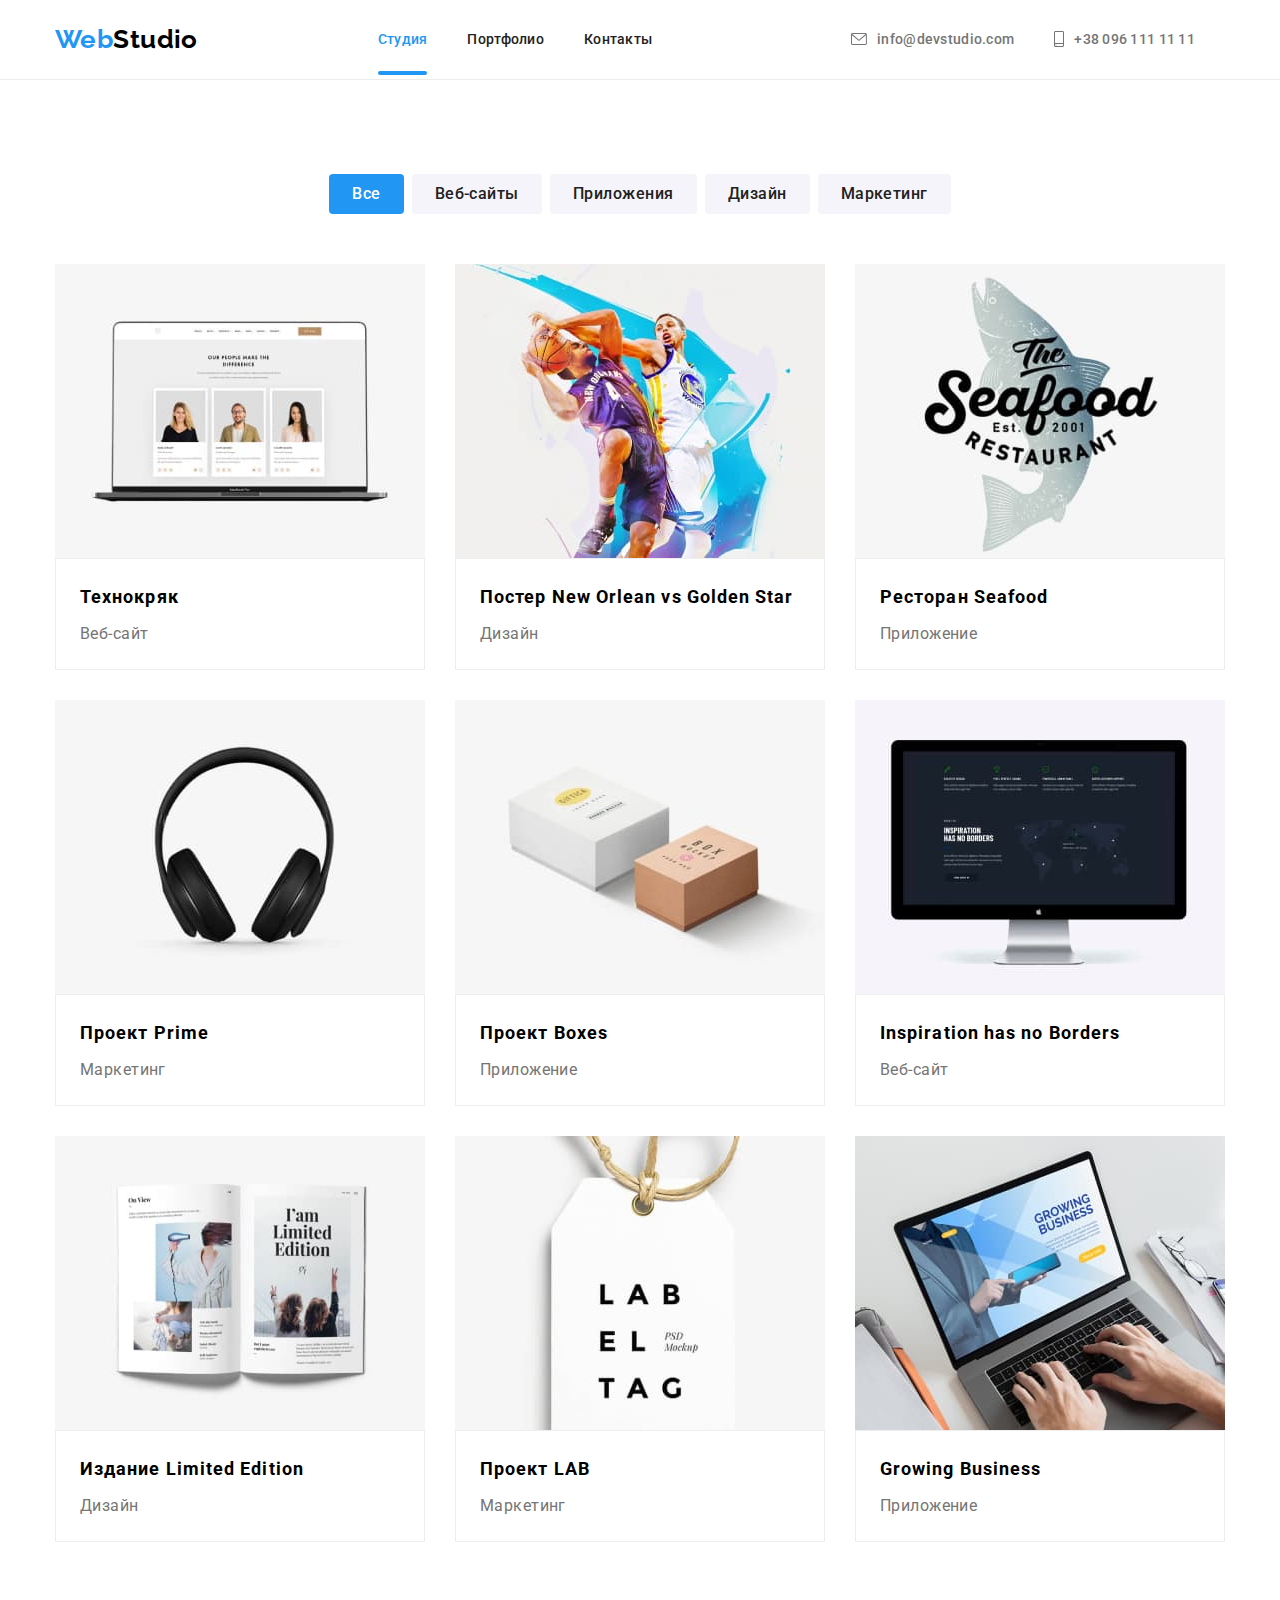
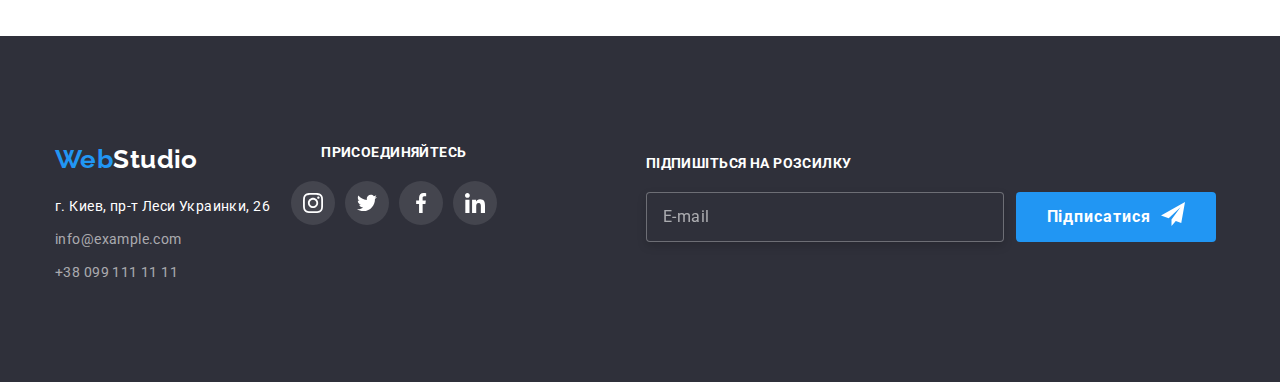
==== commit f6bf622c: "add" ====
--- a/portfolio.html
+++ b/portfolio.html
@@ -185,7 +185,7 @@
                   "
                   media="(max-width:768px)"
                 />
-<img src="./images/projects/web-techno.jpg" alt="Ноутбук" width="370" height="294" />
+<img src="./images/projects/web-techno.jpg" alt="Ноутбук"  height="294" />
                         </picture>
                       
                       <p class="wrapper__overlay">Ресурс пропонує комплексні пропозиції з різним рівнем функціоналу та сервісів. Все це дозволить відвідувачу отримати
@@ -225,7 +225,7 @@
                   "
                   media="(max-width:768px)"
                 />
-<img src="./images/projects/design-poster.jpg" alt="Баскетбол" width="370" height="294"/>
+<img src="./images/projects/design-poster.jpg" alt="Баскетбол"  height="294"/>
                       </picture>
                     
                     <p class="wrapper__overlay">Ресурс пропонує комплексні пропозиції з різним рівнем функціоналу та сервісів. Все це дозволить
@@ -263,7 +263,7 @@
                   "
                   media="(max-width:768px)"
                 />
- <img src="./images/projects/app-restoran.jpg" alt="Название ресторана" width="370" height="294"/>
+ <img src="./images/projects/app-restoran.jpg" alt="Название ресторана"  height="294"/>
                       </picture>
                    
                     <p class="wrapper__overlay">Ресурс пропонує комплексні пропозиції з різним рівнем функціоналу та сервісів. Все це дозволить
@@ -301,7 +301,7 @@
                   "
                   media="(max-width:768px)"
                 />
-                         <img src="./images/projects/marketing-project.jpg" alt="наушники" width="370" height="294"/>
+                         <img src="./images/projects/marketing-project.jpg" alt="наушники"  height="294"/>
                       </picture>
                     
                     <p class="wrapper__overlay">Ресурс пропонує комплексні пропозиції з різним рівнем функціоналу та сервісів. Все це дозволить
@@ -339,7 +339,7 @@
                   "
                   media="(max-width:768px)"
                 />
-<img src="./images/projects/app-project-boxes.jpg" alt="коробки" width="370" height="294"/>
+<img src="./images/projects/app-project-boxes.jpg" alt="коробки"  height="294"/>
                       </picture>
                     
                     <p class="wrapper__overlay">Ресурс пропонує комплексні пропозиції з різним рівнем функціоналу та сервісів. Все це дозволить
@@ -377,7 +377,7 @@
                   "
                   media="(max-width:768px)"
                 />
-<img src="./images/projects/web-inspiration.jpg" alt="монитор" width="370" height="294"/>
+<img src="./images/projects/web-inspiration.jpg" alt="монитор"  height="294"/>
                       </picture>
                     
                     <p class="wrapper__overlay">Ресурс пропонує комплексні пропозиції з різним рівнем функціоналу та сервісів. Все це дозволить
@@ -415,7 +415,7 @@
                   "
                   media="(max-width:768px)"
                 />
-<img src="./images/projects/design-magazin.jpg" alt="этикетка" width="370" height="294"/>
+<img src="./images/projects/design-magazin.jpg" alt="этикетка"  height="294"/>
                       </picture>
                     
                     <p class="wrapper__overlay">Ресурс пропонує комплексні пропозиції з різним рівнем функціоналу та сервісів. Все це дозволить
@@ -453,7 +453,7 @@
                   "
                   media="(max-width:768px)"
                 />
-<img src="./images/projects/marketing-project-lab.jpg" alt="ноутбук" width="370" height="294"/>
+<img src="./images/projects/marketing-project-lab.jpg" alt="ноутбук"  height="294"/>
                       </picture>
                     
                     <p class="wrapper__overlay">Ресурс пропонує комплексні пропозиції з різним рівнем функціоналу та сервісів. Все це дозволить
@@ -491,7 +491,7 @@
                   "
                   media="(max-width:768px)"
                 />
-                          <img src="./images/projects/app-growing-business.jpg" alt="ноутбук" width="370" height="294"/>
+                          <img src="./images/projects/app-growing-business.jpg" alt="ноутбук"  height="294"/>
                       </picture>
                    
                     <p class="wrapper__overlay">Ресурс пропонує комплексні пропозиції з різним рівнем функціоналу та сервісів. Все це дозволить
--- a/css/main.min.css
+++ b/css/main.min.css
@@ -1 +1 @@
-:root{--primary-font: "Roboto", sans-serif;--text-color: #757575;--title-color: #212121;--accent-color: #2196f3;--background-color: #ffffff;--second-title: #ffffff;--border-color: #ececec;--properties-color: E5E5E5;--team-color: #f5f4fa;--buttom-color: #f5f4fa;--color-link-icom: #afb1b8;--backround-second-color: #2f303a;--transition-duration: 250ms;--transition-function: cubic-bezier(0.4, 0, 0.2, 1)}.visually-hidden{position:absolute;width:1px;height:1px;margin:-1px;border:0;padding:0;white-space:nowrap;clip-path:inset(100%);clip:rect(0 0 0 0);overflow:hidden}.social-list__link,.clients-link,.social-list-link,.modal-form-chec-desk,.modal-close-btn{display:flex;align-items:center;justify-content:center}body{font-family:var(--primary-font);font-size:14px;letter-spacing:.03em;background-color:var(--background-color)}h1,h2,h3,h4,h5,h6,p{margin:0}.list{list-style:none;padding-left:0;margin:0}.link{text-decoration:none;color:inherit}img{display:block;max-width:100%;height:auto}button{cursor:pointer}address{font-style:normal}.section{padding-top:94px;padding-bottom:94px}.container{padding-left:15px;padding-right:15px}@media screen and (min-width: 480px){.container{width:480px;margin-left:auto;margin-right:auto}}@media screen and (min-width: 768px){.container{width:768px}}@media screen and (min-width: 1600px){.container{width:1200px}}@media screen and (max-width: 768px){.mobile-menu{position:fixed;width:100%;height:100%;z-index:1000;top:0;left:0;background-color:var(--background-color);box-shadow:0 0 0 100vmax rgba(0,0,0,.5);opacity:0;visibility:hidden;pointer-events:none;transition:opacity 500ms linear,visibility 500ms linear}.mobile-menu.is-open{opacity:1;visibility:visible;pointer-events:auto}.mobile-menu__container{width:100%;height:796px;position:relative;padding-left:40px;padding-top:48px;padding-bottom:48px;flex-direction:column;justify-content:space-between}.mobile-menu__close-btn{position:absolute;top:21px;right:25px;background-color:rgba(0,0,0,0);border:none;padding:0;line-height:0}}.nav__mobile-link{font-weight:500;font-size:40px;line-height:1.18;letter-spacing:.02em;color:var(--title-color);transition:color var(--transition-duration) var(--transition-function)}.nav__mobile-link:hover,.nav__mobile-link:focus{color:var(--accent-color)}.nav__mobile-item:not(:last-child){margin-bottom:35px}.current{color:var(--accent-color)}.contact-mobile{display:flex;flex-direction:column;justify-content:flex-end;margin-top:302px}.contact__mobile-link{font-weight:500;letter-spacing:.02em;color:var(--text-color)}.contact__mobile-link.contact__mail{font-size:24px;line-height:1.17}.contact__mobile-link.contact__tel{font-size:34px;line-height:1.18;margin-bottom:32px}.contact__mobile-link:hover,.contact__mobile-link:focus{color:var(--accent-color)}.social-list__mobile{display:flex;align-items:center;justify-content:space-between}.social-list__mobile-link{font-weight:500;font-size:18px;line-height:1.22;letter-spacing:.02em;color:var(--accent-color)}.social-list__mobile-item{position:relative}.social-list__mobile-item::after{content:"";position:absolute;width:22px;border:1px solid rgba(33,33,33,.2);transform:rotate(90deg);margin-left:10px}.contact-mobile__mobile-list{margin-bottom:64px}.contact__mobile-item:not(:last-child){margin-bottom:32px}@media screen and (min-width: 768px){.mobile-menu{display:none}}.modal-btm{font-size:16px;font-weight:700;line-height:1.875;letter-spacing:.06em;color:var(--second-title);background-color:#2196f3;box-shadow:0px 4px 4px rgba(0,0,0,.15);border-radius:4px;border:none;min-width:200px;padding-top:10px;padding-bottom:10px;padding-left:30px;padding-right:30px;transition:color var(--transition-duration) var(--transition-function)}.modal-btm:hover,.modal-btm:focus{color:var(--title-color)}.backdrop{position:fixed;z-index:100;top:0;left:0;width:100%;height:100%;background-color:rgba(0,0,0,.2);transition:opacity var(--transition-duration) var(--transition-function),visibility var(--transition-duration) var(--transition-function)}.backdrop.is-hidden{opacity:0;visibility:hidden;pointer-events:none}.modal{position:absolute;top:50%;left:50%;transform:translate(-50%, -50%);width:100%;background-color:#fff;box-shadow:0px 1px 3px rgba(0,0,0,.12),0px 1px 1px rgba(0,0,0,.14),0px 2px 1px rgba(0,0,0,.2);border-radius:4px;padding:40px}.modal-close-btn{position:absolute;top:10px;right:10px;width:30px;height:30px;border-radius:50%;background-color:rgba(0,0,0,0);border:1px solid rgba(0,0,0,.1);padding:0}.modal-close-btn-icon{fill:var(--title-color);transition:fill var(--transition-duration) var(--transition-function)}.modal-close-btn:hover .modal-close-btn-icon,.modal-close-btn:focus .modal-close-btn-icon{fill:var(--accent-color)}@media screen and (max-width: 768px){.modal{width:450px}}@media screen and (min-width: 1200px){.modal{width:528px}}.modal-form{display:flex;flex-direction:column}.modal-form-input{width:100%;height:40px;border:1px solid rgba(33,33,33,.2);border-radius:4px;padding-left:42px;transition:border-color var(--transition-duration) var(--transition-function);cursor:pointer}.modal-form-input:focus{outline:none;border-color:var(--accent-color)}.modal-text{display:block;font-size:20px;font-weight:700;line-height:1.172;letter-spacing:.03em;text-align:center;color:var(--title-color);margin-bottom:12px}.modal-form-input-desk{display:block;font-size:12px;line-height:1.17;letter-spacing:.01em;color:var(--text-color);margin-bottom:4px}.modal-form-field{margin-bottom:10px}.modal-form-field-message{margin-bottom:20px}.modal-form-input-wrapper{position:relative;margin-top:4px;margin-bottom:10px}.modal-form-input-icom{position:absolute;top:50%;left:15px;transform:translate(0, -50%);transition:fill var(--transition-duration) var(--transition-function)}.modal-form-input:focus+.modal-form-input-icom{fill:var(--accent-color)}.modal-form-message{display:block;width:100%;height:120px;padding:12px 16px;border:1px solid rgba(33,33,33,.2);border-radius:4px;resize:none;transition:border-color var(--transition-duration) var(--transition-function)}.modal-form-message:focus{outline:none;border-color:var(--accent-color)}.modal-form-message::placeholder{font-size:12px;line-height:1.17;letter-spacing:.01em;color:rgba(117,117,117,.5)}.modal-form-chec-desk::before{content:"";display:block;width:16px;height:15px;border-radius:4px;cursor:pointer;background-image:url(../images/check/border.svg);margin-right:7px}.model-form-chec:checked+.modal-form-chec-desk::before{background-image:url(../images/check/chec.svg);background-repeat:no-repeat;background-position:center;background-color:var(--accent-color);border-color:var(--accent-color)}.model-form-chec:focus+.modal-form-chec-desk::before{background-color:var(--accent-color)}.modal-form-chec-desk{justify-items:center;font-size:14px;line-height:1.7;letter-spacing:.03em;color:var(--text-color);margin-bottom:30px}.modal-form-chec-link{color:var(--accent-color)}.modal-form-submit{align-self:center;font-size:16px;font-weight:700;line-height:1.875;letter-spacing:.06em;color:var(--second-title);background-color:var(--accent-color);border-radius:4px;border:none;min-width:200px;padding-top:10px;padding-bottom:10px;padding-left:52px;padding-right:52px;transition:box-shadow var(--transition-duration) var(--transition-function)}.modal-form-submit:hover,.modal-form-submit:focus{box-shadow:0px 4px 4px rgba(0,0,0,.15)}@media screen and (max-width: 767px){.site-list{display:none}.contact{display:none}.mobile-menu-open{background-color:rgba(0,0,0,0);border:none;padding:0;line-height:0}}.top-header{background-color:var(--background-color);padding-top:16px;padding-bottom:16px}.page-header-container{display:flex;align-items:center;justify-content:space-between;border-bottom:1px solid var(--border-color)}.logo{margin-right:93px;font-family:"Raleway",sans-serif;font-weight:700;font-size:24px;line-height:1.17;color:#000}.logo--accent{color:var(--accent-color)}@media screen and (min-width: 768px){.mobile-menu-open{display:none}.nav{display:flex;align-items:center}.site-list{display:flex;align-items:center}.contact__table{display:block}.top-header{background-color:var(--background-color);padding-top:26px;padding-bottom:26px}.logo{margin-right:87px;font-family:"Raleway",sans-serif;font-weight:700;font-size:24px;line-height:1.17;color:#000}.site-item:not(:last-child){margin-right:50px}.site-link{position:relative;font-weight:500;line-height:1.17;letter-spacing:.02em;color:var(--title-color);transition:color var(--transition-duration) var(--transition-function)}.site-link:hover,.site-link:focus{color:var(--accent-color)}.site-link.current::before{content:"";height:4px;background-color:var(--accent-color);border-radius:2px;position:absolute;width:100%;bottom:-28px}.current{color:var(--accent-color)}.contact-link{display:flex;align-items:center;font-weight:500;font-size:12px;line-height:1.17;letter-spacing:.02em;color:var(--text-color);transition:color var(--transition-duration) var(--transition-function)}.contact-link:hover,.contact-link:focus{color:var(--accent-color)}.contact-item-phone{margin-top:10px}.icon-envelope{width:16px;height:12px;fill:currentColor;margin-right:8px}.icon-smartphone{width:10px;height:16px;fill:currentColor;margin-right:8px}}@media screen and (min-width: 1200px){.top-header{padding-top:24px;padding-bottom:25px}.contact{display:flex;align-items:center}.logo{margin-right:93px;font-size:26px;line-height:1.17}.site-item:not(:last-child){margin-right:40px}.site-link{line-height:1.14}.contact-link{font-size:14px}.contact-link-mail{margin-right:30px;margin-left:10px}.contact-item-phone{margin-left:10px;margin-top:0}.icon-envelope{margin-right:10px}.icon-smartphone{margin-right:10px}}.hero{padding-top:118px;padding-bottom:118px;text-align:center;background-image:linear-gradient(rgba(47, 48, 58, 0.4), rgba(47, 48, 58, 0.4)),url(../images/hero/bg-mobile@1x.jpg);background-size:cover;background-repeat:no-repeat;background-position:center;min-width:480px;margin-left:auto;margin-right:auto;background-color:#c4c4c4}.main-title{font-size:26px;font-weight:900;line-height:1.6153846154;text-align:center;align-items:center;letter-spacing:.06em;text-transform:uppercase;color:var(--second-title);width:360px;margin-left:auto;margin-right:auto;margin-bottom:30px}@media screen and (min-device-pixel-ratio: 2)and (max-width: 768px),screen and (min-resolution: 192dpi)and (max-width: 768px),screen and (min-resolution: 2dppx)and (max-width: 768px){.hero{background-image:linear-gradient(rgba(47, 48, 58, 0.4), rgba(47, 48, 58, 0.4)),url(../images/hero/bg-mobile@2x.jpg)}}@media screen and (min-width: 768px){.hero{background-image:linear-gradient(rgba(47, 48, 58, 0.4), rgba(47, 48, 58, 0.4)),url(../images/hero/bg-table@1x.jpg)}}@media screen and (min-device-pixel-ratio: 2)and (min-width: 768px),screen and (min-resolution: 192dpi)and (min-width: 768px),screen and (min-resolution: 2dppx)and (min-width: 768px){.hero{background-image:linear-gradient(rgba(47, 48, 58, 0.4), rgba(47, 48, 58, 0.4)),url(../images/hero/bg-table@2x.jpg)}}@media screen and (min-width: 1200px){.hero{padding-top:200px;padding-bottom:200px;min-width:1600px;background-image:linear-gradient(rgba(47, 48, 58, 0.4), rgba(47, 48, 58, 0.4)),url(../images/hero/bg-desktop@1x.jpg)}.main-title{font-size:44px;font-weight:900;line-height:1.3636363636;width:696px}}@media screen and (min-device-pixel-ratio: 2)and (min-width: 1200px),screen and (min-resolution: 192dpi)and (min-width: 1200px),screen and (min-resolution: 2dppx)and (min-width: 1200px){.hero{background-image:linear-gradient(rgba(47, 48, 58, 0.4), rgba(47, 48, 58, 0.4)),url(../images/hero/bg-desktop@2x.jpg)}}.properties-item{display:block;align-items:center;text-align:center}.title-properties{font-size:36px;line-height:1.17;text-align:center;padding-top:0px}.properties{background-color:var(--properties-color)}.properties-list:not(:last-child){margin-right:30px}.properties-title-text{font-size:14px;font-weight:700;line-height:1.1721428571;text-transform:uppercase;color:var(--title-color);margin-top:30px}.properties-text{line-height:1.71;color:var(--text-color);margin-top:10px}.propertires-list{align-items:center}.properties-cards{display:flex;align-items:center;justify-content:center;height:120px;background-color:#f5f4fa;border-radius:4px}@media screen and (max-width: 767px){.section__properties{padding-top:39px;padding-bottom:60px}.properties-text{margin-bottom:30px}}@media screen and (min-width: 768px)and (max-width: 1199px){.properties-item{display:flex;flex-basis:calc((100% - 30px)/2)}}@media screen and (min-width: 1200px){.properties-item{display:flex;justify-content:space-between;flex-wrap:nowrap;gap:0}}.activity{padding-top:0px}.activity-item{display:flex;flex-wrap:wrap;gap:30px;margin-top:50px}.activity-list{position:relative}.activity-text{font-weight:700;font-size:14px;line-height:1.17;letter-spacing:.03em;text-transform:uppercase;color:var(--second-title);width:370px;height:70px;background-color:rgba(47,48,58,.8);padding-top:27px;text-align:center;position:absolute;bottom:0;left:0}@media screen and (max-width: 1199px){.activity{display:none}}.team{background-color:var(--team-color)}.team-item{display:flex;justify-content:space-between;margin-top:50px}.team-list{box-shadow:0px 1px 3px rgba(0,0,0,.12),0px 1px 1px rgba(0,0,0,.14),0px 2px 1px rgba(0,0,0,.2);border-radius:0px 0px 4px 4px;background-color:#fff}.title{font-size:36px;font-weight:700;line-height:1.1719444444;text-align:center}.name-container{padding-top:30px;padding-bottom:30px}.name-title{font-size:16px;font-weight:500;line-height:1.171875;text-align:center;color:var(--title-color)}.name-text{font-size:16px;font-weight:400;line-height:1.171875;text-align:center;color:var(--text-color);margin-top:10px}.social-list{display:flex;justify-content:center;gap:10px;margin-top:16px}.social-list-link{width:44px;height:44px;border-radius:50%;color:var(--color-link-icom);transition:background-color var(--transition-duration) var(--transition-function),color var(--transition-duration) var(--transition-function)}.social-list-link:hover,.social-list-link:focus{background-color:var(--accent-color);color:var(--team-color)}.social-list-icom{fill:currentColor}@media screen and (max-width: 767px){.team-item{display:block}.title{font-size:28px;font-weight:700;line-height:1.1717857143;text-align:center}}@media screen and (min-width: 768px){.team-item{display:flex;flex-wrap:wrap;gap:30px}.title{font-size:28px;font-weight:700;line-height:1.1717857143;text-align:center}}.clients-item{display:flex;justify-content:center;gap:30px;margin-top:50px}.clients-link{width:170px;height:92px;border:1px solid;border-radius:4px;border-color:var(--color-link-icom);color:var(--color-link-icom);transition:border-color var(--transition-duration) var(--transition-function),color var(--transition-duration) var(--transition-function)}.clients-link:hover,.clients-link:focus{border-color:var(--accent-color);color:var(--accent-color)}.clients-link-icom{fill:currentColor}@media screen and (max-width: 767px){.clients-item{display:flex;flex-wrap:wrap;gap:30px;margin-top:30px}}@media screen and (min-width: 768px){.clients-item{display:flex;flex-wrap:wrap;gap:30px;margin-top:30px}.title{font-size:36px;font-weight:700;line-height:1.1719444444;text-align:center}}footer{background-color:#2f303a;padding:60px 0}.logo-footer{margin-right:0px}.address{margin-top:20px}.address__item--mail{margin-top:9px}.address__item--phone{margin-top:9px}.logo--accent-second{color:#fff}.address__item{font-style:normal;font-weight:400;line-height:1.71;background:#2f303a}.address__link-light{color:var(--second-title)}.address__link-dark{color:rgba(255,255,255,.6);transition:color var(--transition-duration) var(--transition-function)}.address__link-dark:hover,.address__link-dark:focus{color:var(--accent-color)}.social-list__title{font-size:14px;font-weight:700;line-height:1.1721428571;letter-spacing:.03em;text-transform:uppercase;color:var(--second-title);margin-top:0%}.container-footer{display:flex;align-items:baseline}.container-footer--riht{margin-left:70px}.social-list{display:flex;justify-content:center;gap:10px;margin-top:20px}.social-list__link{width:44px;height:44px;border-radius:50%;background-color:rgba(255,255,255,.1);color:var(--second-title);transition:background-color var(--transition-duration) var(--transition-function)}.social-list__link:hover,.social-list__link:focus{background-color:var(--accent-color)}.social-list__icom{fill:currentColor}@media screen and (max-width: 767px){.container-footer{display:block;text-align:center}.container-footer--riht{margin:0}.address__item--mail{margin-top:8px}.address__item--phone{margin-top:8px}.container-footer--riht{margin-top:60px}}@media screen and (min-width: 768px){.container-footer{display:block}.container-footer__table{display:flex;align-items:center;justify-content:space-between;margin-bottom:60px}.container-footer--left{margin-left:76px}.logo-footer{text-align:center}.container-footer--riht{margin-left:0;margin-right:89px}.footer-form-text{margin-bottom:20px}}@media screen and (min-width: 1200px){.container-footer{display:flex;align-items:baseline}.container-footer__table{margin:0}.container-footer--left{margin-left:0;margin-right:60px}.address{text-align:left}}.footer-form-wrapper{margin-left:93px}.footer-form{display:flex;margin-top:20px}.footer-form-text{font-style:normal;font-weight:700;font-size:14px;line-height:1.14;letter-spacing:.03em;text-transform:uppercase;color:var(--second-title)}.footer-form-input{width:358px;height:50px;padding:15px 16px;border:1px solid rgba(255,255,255,.3);filter:drop-shadow(0px 4px 4px rgba(0, 0, 0, 0.15));border-radius:4px;margin-right:12px;background-color:var(--backround-second-color);color:var(--background-color);transition:border-color var(--transition-duration) var(--transition-function)}.footer-form-input:focus{outline:none;border-color:var(--accent-color)}.footer-form-input::placeholder{font-size:16px;line-height:1.25;letter-spacing:.03em;color:rgba(255,255,255,.6)}.footer-form-btn-icon{position:relative}.footer-form-submit{font-size:16px;font-weight:700;line-height:1.875;letter-spacing:.06em;color:var(--second-title);background-color:var(--accent-color);border-radius:4px;border:none;min-width:200px;height:50px;padding-left:28px;padding-right:62px;transition:box-shadow var(--transition-duration) var(--transition-function)}.footer-form-submit:hover,.footer-form-submit:focus{color:var(--title-color);box-shadow:0px 4px 4px rgba(0,0,0,.15)}.footer-btn-icon{position:absolute;margin-left:10px}@media screen and (max-width: 767px){.footer-form-wrapper{margin-top:60px}.footer-form-wrapper{margin-left:0}.footer-form{display:block;text-align:center}.footer-form-input{width:100%;height:50px;padding:15px 15px;margin-bottom:20px;border:1px solid rgba(255,255,255,.3);filter:drop-shadow(0px 4px 4px rgba(0, 0, 0, 0.15));border-radius:4px;background-color:var(--backround-second-color);color:var(--background-color);transition:border-color var(--transition-duration) var(--transition-function)}.footer-form-input:focus{outline:none;border-color:var(--accent-color)}}@media screen and (min-width: 768px){.footer-form{display:inline}.footer-form-input{width:450px;height:50px;padding:15px 16px;border:1px solid rgba(255,255,255,.3);filter:drop-shadow(0px 4px 4px rgba(0, 0, 0, 0.15));border-radius:4px;margin-right:12px;margin-bottom:20px;background-color:var(--backround-second-color);color:var(--background-color);transition:border-color var(--transition-duration) var(--transition-function)}.footer-form-input:focus{outline:none;border-color:var(--accent-color)}.footer-form-wrapper{margin-left:166px;margin-right:152px}}@media screen and (min-width: 1200px){.footer-form{display:flex}.footer-form-input{width:358px;height:50px;padding:15px 16px;border:1px solid rgba(255,255,255,.3);filter:drop-shadow(0px 4px 4px rgba(0, 0, 0, 0.15));border-radius:4px;margin-right:12px;margin-bottom:20px;background-color:var(--backround-second-color);color:var(--background-color);transition:border-color var(--transition-duration) var(--transition-function)}.footer-form-input:focus{outline:none;border-color:var(--accent-color)}.footer-form-text{text-align:left}}.btn-nav__item{display:flex;flex-wrap:wrap}@media screen and (min-width: 768px){.btn-nav__item{display:flex;align-items:center;justify-content:center}}.btn-nav__list:not(:last-child){margin-right:8px}button{font-family:inherit}.button{font-size:16px;font-weight:500;line-height:1.625;text-align:center;letter-spacing:.03em;color:var(--title-color);background-color:var(--buttom-color);border-radius:4px;border:1px solid rgba(0,0,0,0);padding-top:6px;padding-bottom:6px;padding-left:22px;padding-right:22px;transition:color var(--transition-duration) var(--transition-function),background-color var(--transition-duration) var(--transition-function),box-shadow var(--transition-duration) var(--transition-function)}.button:hover,.button:focus{color:#fff;background-color:#2196f3;box-shadow:0px 3px 1px rgba(0,0,0,.1),0px 1px 2px rgba(0,0,0,.08),0px 2px 2px rgba(0,0,0,.12)}.button--primery{background-color:var(--accent-color);color:var(--second-title)}.navigation-container{padding-top:20px;border:1px solid #eee;padding-bottom:20px}.navigation{display:flex;flex-wrap:wrap;gap:30px;margin-top:50px}.navigation__list{flex-basis:calc 13.3333333333}.navigation__link{display:block;transition:box-shadow var(--transition-duration) var(--transition-function)}.navigation__link:hover,.navigation__link:focus{box-shadow:0px 1px 1px rgba(0,0,0,.12),0px 4px 4px rgba(0,0,0,.06),1px 4px 6px rgba(0,0,0,.16)}.navigation-container__title{font-size:18px;font-weight:700;line-height:2;letter-spacing:.06em;padding-left:24px}.navigation-container__text{font-size:16px;font-weight:400;line-height:1.875;color:var(--text-color);margin-top:4px;padding-left:24px}.wrapper{position:relative;overflow:hidden}.wrapper__overlay{position:absolute;left:0;top:0;width:100%;height:294px;overflow:auto;transform:translate(0, 100%);transition:transform var(--transition-duration) var(--transition-function);font-size:18px;font-weight:400;line-height:1.5555555556;letter-spacing:.03em;color:var(--second-title);padding-top:63px;padding-left:24px;padding-bottom:63px;padding-right:24px;background-color:rgba(33,150,243,.9)}.navigation__link:hover .wrapper__overlay,.navigation__link:focus .wrapper__overlay{transform:translate(0, 0)}/*# sourceMappingURL=main.min.css.map */+:root{--primary-font: "Roboto", sans-serif;--text-color: #757575;--title-color: #212121;--accent-color: #2196f3;--background-color: #ffffff;--second-title: #ffffff;--border-color: #ececec;--properties-color: E5E5E5;--team-color: #f5f4fa;--buttom-color: #f5f4fa;--color-link-icom: #afb1b8;--backround-second-color: #2f303a;--transition-duration: 250ms;--transition-function: cubic-bezier(0.4, 0, 0.2, 1)}.visually-hidden{position:absolute;width:1px;height:1px;margin:-1px;border:0;padding:0;white-space:nowrap;clip-path:inset(100%);clip:rect(0 0 0 0);overflow:hidden}.social-list__link,.clients-link,.social-list-link,.modal-form-chec-desk,.modal-close-btn{display:flex;align-items:center;justify-content:center}body{font-family:var(--primary-font);font-size:14px;letter-spacing:.03em;background-color:var(--background-color)}h1,h2,h3,h4,h5,h6,p{margin:0}.list{list-style:none;padding-left:0;margin:0}.link{text-decoration:none;color:inherit}img{display:block;max-width:100%;height:auto}button{cursor:pointer}address{font-style:normal}.section{padding-top:94px;padding-bottom:94px}.container{padding-left:15px;padding-right:15px;margin-left:auto;margin-right:auto}@media screen and (min-width: 480px){.container{width:480px;margin-left:auto;margin-right:auto}}@media screen and (min-width: 768px){.container{width:768px}}@media screen and (min-width: 769px){.container{width:1200px}}@media screen and (max-width: 768px){.mobile-menu{position:fixed;width:100%;height:100%;z-index:1000;top:0;left:0;background-color:var(--background-color);box-shadow:0 0 0 100vmax rgba(0,0,0,.5);opacity:0;visibility:hidden;pointer-events:none;transition:opacity 500ms linear,visibility 500ms linear}.mobile-menu.is-open{opacity:1;visibility:visible;pointer-events:auto}.mobile-menu__container{width:100%;height:796px;position:relative;padding-left:40px;padding-top:48px;padding-bottom:48px;flex-direction:column;justify-content:space-between}.mobile-menu__close-btn{position:absolute;top:21px;right:25px;background-color:rgba(0,0,0,0);border:none;padding:0;line-height:0}}.nav__mobile-link{font-weight:500;font-size:40px;line-height:1.18;letter-spacing:.02em;color:var(--title-color);transition:color var(--transition-duration) var(--transition-function)}.nav__mobile-link:hover,.nav__mobile-link:focus{color:var(--accent-color)}.nav__mobile-item:not(:last-child){margin-bottom:35px}.current{color:var(--accent-color)}.contact-mobile{display:flex;flex-direction:column;justify-content:flex-end;margin-top:302px}.contact__mobile-link{font-weight:500;letter-spacing:.02em;color:var(--text-color)}.contact__mobile-link.contact__mail{font-size:24px;line-height:1.17}.contact__mobile-link.contact__tel{font-size:34px;line-height:1.18;margin-bottom:32px}.contact__mobile-link:hover,.contact__mobile-link:focus{color:var(--accent-color)}.social-list__mobile{display:flex;align-items:center;justify-content:space-between}.social-list__mobile-link{font-weight:500;font-size:18px;line-height:1.22;letter-spacing:.02em;color:var(--accent-color)}.social-list__mobile-item{position:relative}.social-list__mobile-item::after{content:"";position:absolute;width:22px;border:1px solid rgba(33,33,33,.2);transform:rotate(90deg);margin-left:10px}.contact-mobile__mobile-list{margin-bottom:64px}.contact__mobile-item:not(:last-child){margin-bottom:32px}@media screen and (min-width: 768px){.mobile-menu{display:none}}.modal-btm{font-size:16px;font-weight:700;line-height:1.875;letter-spacing:.06em;color:var(--second-title);background-color:#2196f3;box-shadow:0px 4px 4px rgba(0,0,0,.15);border-radius:4px;border:none;min-width:200px;padding-top:10px;padding-bottom:10px;padding-left:30px;padding-right:30px;transition:color var(--transition-duration) var(--transition-function)}.modal-btm:hover,.modal-btm:focus{color:var(--title-color)}.backdrop{position:fixed;z-index:100;top:0;left:0;width:100%;height:100%;background-color:rgba(0,0,0,.2);transition:opacity var(--transition-duration) var(--transition-function),visibility var(--transition-duration) var(--transition-function)}.backdrop.is-hidden{opacity:0;visibility:hidden;pointer-events:none}.modal{position:absolute;top:50%;left:50%;transform:translate(-50%, -50%);width:100%;background-color:#fff;box-shadow:0px 1px 3px rgba(0,0,0,.12),0px 1px 1px rgba(0,0,0,.14),0px 2px 1px rgba(0,0,0,.2);border-radius:4px;padding:40px}.modal-close-btn{position:absolute;top:10px;right:10px;width:30px;height:30px;border-radius:50%;background-color:rgba(0,0,0,0);border:1px solid rgba(0,0,0,.1);padding:0}.modal-close-btn-icon{fill:var(--title-color);transition:fill var(--transition-duration) var(--transition-function)}.modal-close-btn:hover .modal-close-btn-icon,.modal-close-btn:focus .modal-close-btn-icon{fill:var(--accent-color)}@media screen and (max-width: 768px){.modal{width:450px}}@media screen and (min-width: 1200px){.modal{width:528px}}.modal-form{display:flex;flex-direction:column}.modal-form-input{width:100%;height:40px;border:1px solid rgba(33,33,33,.2);border-radius:4px;padding-left:42px;transition:border-color var(--transition-duration) var(--transition-function);cursor:pointer}.modal-form-input:focus{outline:none;border-color:var(--accent-color)}.modal-text{display:block;font-size:20px;font-weight:700;line-height:1.172;letter-spacing:.03em;text-align:center;color:var(--title-color);margin-bottom:12px}.modal-form-input-desk{display:block;font-size:12px;line-height:1.17;letter-spacing:.01em;color:var(--text-color);margin-bottom:4px}.modal-form-field{margin-bottom:10px}.modal-form-field-message{margin-bottom:20px}.modal-form-input-wrapper{position:relative;margin-top:4px;margin-bottom:10px}.modal-form-input-icom{position:absolute;top:50%;left:15px;transform:translate(0, -50%);transition:fill var(--transition-duration) var(--transition-function)}.modal-form-input:focus+.modal-form-input-icom{fill:var(--accent-color)}.modal-form-message{display:block;width:100%;height:120px;padding:12px 16px;border:1px solid rgba(33,33,33,.2);border-radius:4px;resize:none;transition:border-color var(--transition-duration) var(--transition-function)}.modal-form-message:focus{outline:none;border-color:var(--accent-color)}.modal-form-message::placeholder{font-size:12px;line-height:1.17;letter-spacing:.01em;color:rgba(117,117,117,.5)}.modal-form-chec-desk::before{content:"";display:block;width:16px;height:15px;border-radius:4px;cursor:pointer;background-image:url(../images/check/border.svg);margin-right:7px}.model-form-chec:checked+.modal-form-chec-desk::before{background-image:url(../images/check/chec.svg);background-repeat:no-repeat;background-position:center;background-color:var(--accent-color);border-color:var(--accent-color)}.model-form-chec:focus+.modal-form-chec-desk::before{background-color:var(--accent-color)}.modal-form-chec-desk{justify-items:center;font-size:14px;line-height:1.7;letter-spacing:.03em;color:var(--text-color);margin-bottom:30px}.modal-form-chec-link{color:var(--accent-color)}.modal-form-submit{align-self:center;font-size:16px;font-weight:700;line-height:1.875;letter-spacing:.06em;color:var(--second-title);background-color:var(--accent-color);border-radius:4px;border:none;min-width:200px;padding-top:10px;padding-bottom:10px;padding-left:52px;padding-right:52px;transition:box-shadow var(--transition-duration) var(--transition-function)}.modal-form-submit:hover,.modal-form-submit:focus{box-shadow:0px 4px 4px rgba(0,0,0,.15)}@media screen and (max-width: 767px){.site-list{display:none}.contact{display:none}.mobile-menu-open{background-color:rgba(0,0,0,0);border:none;padding:0;line-height:0}}.top-header{background-color:var(--background-color);padding-top:16px;padding-bottom:16px;border-bottom:1px solid var(--border-color)}.page-header-container{display:flex;align-items:center;justify-content:space-between}.logo{margin-right:93px;font-family:"Raleway",sans-serif;font-weight:700;font-size:24px;line-height:1.17;color:#000}.logo--accent{color:var(--accent-color)}@media screen and (min-width: 768px){.mobile-menu-open{display:none}.nav{display:flex;align-items:center}.site-list{display:flex;align-items:center;margin-left:87px}.contact__table{display:block}}@media screen and (min-width: 768px)and (min-width: 769px)and (max-width: 1600px){.contact__table{display:flex;justify-content:center;text-align:center}}@media screen and (min-width: 768px){.top-header{background-color:var(--background-color);padding-top:26px;padding-bottom:26px}}@media screen and (min-width: 768px){.logo{margin-right:87px;font-family:"Raleway",sans-serif;font-weight:700;font-size:24px;line-height:1.17;color:#000}}@media screen and (min-width: 768px){.site-item:not(:last-child){margin-right:50px}}@media screen and (min-width: 768px){.site-link{position:relative;font-weight:500;line-height:1.17;letter-spacing:.02em;color:var(--title-color);transition:color var(--transition-duration) var(--transition-function)}.site-link:hover,.site-link:focus{color:var(--accent-color)}}@media screen and (min-width: 768px){.site-link.current::before{content:"";height:4px;background-color:var(--accent-color);border-radius:2px;position:absolute;width:100%;bottom:-28px}}@media screen and (min-width: 768px){.current{color:var(--accent-color)}}@media screen and (min-width: 768px){.contact-link{display:flex;align-items:center;font-weight:500;font-size:12px;line-height:1.17;letter-spacing:.02em;color:var(--text-color);transition:color var(--transition-duration) var(--transition-function);margin-right:30px}.contact-link:hover,.contact-link:focus{color:var(--accent-color)}}@media screen and (min-width: 768px){.contact-item-phone{margin-top:10px}}@media screen and (min-width: 768px)and (min-width: 769px)and (max-width: 1600px){.contact-item-phone{display:flex;margin-top:0;align-items:center;justify-content:space-between}}@media screen and (min-width: 768px){.icon-envelope{width:16px;height:12px;fill:currentColor;margin-right:8px}}@media screen and (min-width: 768px){.icon-smartphone{width:10px;height:16px;fill:currentColor;margin-right:8px}}@media screen and (min-width: 1200px){.top-header{padding-top:24px;padding-bottom:25px}.contact{display:flex;align-items:center}.logo{margin-right:93px;font-size:26px;line-height:1.17}.site-item:not(:last-child){margin-right:40px}.site-link{line-height:1.14}.contact-link{font-size:14px}.contact-link-mail{margin-right:30px;margin-left:10px}.contact-item-phone{margin-left:10px;margin-top:0}.icon-envelope{margin-right:10px}.icon-smartphone{margin-right:10px}}.hero{padding-top:118px;padding-bottom:118px;text-align:center;background-image:linear-gradient(rgba(47, 48, 58, 0.4), rgba(47, 48, 58, 0.4)),url(../images/hero/bg-mobile@1x.jpg);background-size:cover;background-repeat:no-repeat;background-position:center;min-width:480px;margin-left:auto;margin-right:auto;background-color:#c4c4c4}.main-title{font-size:26px;font-weight:900;line-height:1.6153846154;text-align:center;align-items:center;letter-spacing:.06em;text-transform:uppercase;color:var(--second-title);width:360px;margin-left:auto;margin-right:auto;margin-bottom:30px}@media screen and (min-device-pixel-ratio: 2)and (max-width: 767px),screen and (min-resolution: 192dpi)and (max-width: 767px),screen and (min-resolution: 2dppx)and (max-width: 767px){.hero{background-image:linear-gradient(rgba(47, 48, 58, 0.4), rgba(47, 48, 58, 0.4)),url(../images/hero/bg-mobile@2x.jpg)}}@media screen and (min-width: 768px){.hero{min-width:768px;background-image:linear-gradient(rgba(47, 48, 58, 0.4), rgba(47, 48, 58, 0.4)),url(../images/hero/bg-table@1x.jpg)}}@media screen and (min-device-pixel-ratio: 2)and (min-width: 768px),screen and (min-resolution: 192dpi)and (min-width: 768px),screen and (min-resolution: 2dppx)and (min-width: 768px){.hero{min-width:768px;background-image:linear-gradient(rgba(47, 48, 58, 0.4), rgba(47, 48, 58, 0.4)),url(../images/hero/bg-table@2x.jpg)}}@media screen and (min-width: 769px){.hero{padding-top:200px;padding-bottom:200px;min-width:1200px;max-width:1600px;margin:auto;background-image:linear-gradient(rgba(47, 48, 58, 0.4), rgba(47, 48, 58, 0.4)),url(../images/hero/bg-desktop@1x.jpg)}.main-title{font-size:44px;font-weight:900;line-height:1.3636363636;width:696px}}@media screen and (min-device-pixel-ratio: 2)and (min-width: 1200px),screen and (min-resolution: 192dpi)and (min-width: 1200px),screen and (min-resolution: 2dppx)and (min-width: 1200px){.hero{background-image:linear-gradient(rgba(47, 48, 58, 0.4), rgba(47, 48, 58, 0.4)),url(../images/hero/bg-desktop@2x.jpg)}}.properties-item{display:block;align-items:center;text-align:center}@media screen and (min-width: 768px){.properties-item{display:flex;flex-basis:calc((100% - 30px)/2)}}.title-properties{font-size:36px;line-height:1.17;text-align:center;padding-top:0px}.properties-list:not(:last-child){margin-right:30px}.properties-title-text{font-size:14px;font-weight:700;line-height:1.1721428571;text-transform:uppercase;color:var(--title-color);margin-top:30px}.properties-text{line-height:1.71;color:var(--text-color);margin-top:10px}.propertires-list{align-items:center}.properties-cards{display:flex;align-items:center;justify-content:center;height:120px;background-color:#f5f4fa;border-radius:4px}@media screen and (max-width: 767px){.section__properties{padding-top:39px;padding-bottom:60px}.properties-text{margin-bottom:30px}.properties-list:not(:last-child){margin:auto}}.activity{padding-top:0px}.activity-item{display:flex;flex-wrap:wrap;gap:30px;margin-top:50px}.activity-list{position:relative}.activity-text{font-weight:700;font-size:14px;line-height:1.17;letter-spacing:.03em;text-transform:uppercase;color:var(--second-title);width:370px;height:70px;background-color:rgba(47,48,58,.8);padding-top:27px;text-align:center;position:absolute;bottom:0;left:0}@media screen and (max-width: 1199px){.activity{display:none}}.team{background-color:var(--team-color)}.team-item{display:flex;justify-content:space-between;margin-top:50px}.team-list{box-shadow:0px 1px 3px rgba(0,0,0,.12),0px 1px 1px rgba(0,0,0,.14),0px 2px 1px rgba(0,0,0,.2);border-radius:0px 0px 4px 4px;background-color:#fff}.title{font-size:36px;font-weight:700;line-height:1.1719444444;text-align:center}.name-container{padding-top:30px;padding-bottom:30px}.name-title{font-size:16px;font-weight:500;line-height:1.171875;text-align:center;color:var(--title-color)}.name-text{font-size:16px;font-weight:400;line-height:1.171875;text-align:center;color:var(--text-color);margin-top:10px}.social-list{display:flex;justify-content:center;gap:10px;margin-top:16px}.social-list-link{width:44px;height:44px;border-radius:50%;color:var(--color-link-icom);transition:background-color var(--transition-duration) var(--transition-function),color var(--transition-duration) var(--transition-function)}.social-list-link:hover,.social-list-link:focus{background-color:var(--accent-color);color:var(--team-color)}.social-list-icom{fill:currentColor}@media screen and (max-width: 767px){.team-item{display:block}.title{font-size:28px;font-weight:700;line-height:1.1717857143;text-align:center}}@media screen and (min-width: 768px){.team-item{flex-wrap:wrap;gap:30px}.title{font-size:28px;font-weight:700;line-height:1.1717857143;text-align:center}}.clients-item{display:flex;justify-content:center;gap:30px;margin-top:50px}.clients-link{width:170px;height:92px;border:1px solid;border-radius:4px;border-color:var(--color-link-icom);color:var(--color-link-icom);transition:border-color var(--transition-duration) var(--transition-function),color var(--transition-duration) var(--transition-function)}.clients-link:hover,.clients-link:focus{border-color:var(--accent-color);color:var(--accent-color)}.clients-link-icom{fill:currentColor}@media screen and (max-width: 767px){.clients-item{display:flex;flex-wrap:wrap;gap:30px;margin-top:30px}}@media screen and (min-width: 768px){.clients-item{display:flex;flex-wrap:wrap;gap:30px;margin-top:30px}.title{font-size:36px;font-weight:700;line-height:1.1719444444;text-align:center}}footer{text-align:center;background-color:#2f303a;padding:60px 0}@media screen and (min-width: 769px){footer{min-width:1200px;max-width:1600px;margin:auto}}.address{margin-top:20px}.address__item--mail{margin-top:9px}.address__item--phone{margin-top:9px}.logo--accent-second{color:#fff}.address__item{font-style:normal;font-weight:400;line-height:1.71;background:#2f303a}.address__link-light{color:var(--second-title)}.address__link-dark{color:rgba(255,255,255,.6);transition:color var(--transition-duration) var(--transition-function)}.address__link-dark:hover,.address__link-dark:focus{color:var(--accent-color)}.social-list__title{font-size:14px;font-weight:700;line-height:1.1721428571;letter-spacing:.03em;text-transform:uppercase;color:var(--second-title);margin-top:0%}.container-footer{display:flex;align-items:baseline}.container-footer--riht{margin-left:70px}.social-list{display:flex;justify-content:center;gap:10px;margin-top:20px}.social-list__link{width:44px;height:44px;border-radius:50%;background-color:rgba(255,255,255,.1);color:var(--second-title);transition:background-color var(--transition-duration) var(--transition-function)}.social-list__link:hover,.social-list__link:focus{background-color:var(--accent-color)}.social-list__icom{fill:currentColor}@media screen and (max-width: 767px){.container-footer{display:block;text-align:center}.logo-footer{margin:0}.container-footer--riht{margin:0}.address__item--mail{margin-top:8px}.address__item--phone{margin-top:8px}.container-footer--riht{margin-top:60px}}@media screen and (min-width: 768px){.container-footer{display:block}.container-footer__table{display:flex;justify-content:space-between;margin-bottom:60px}.container-footer--left{margin-left:76px;text-align:center}.container-footer--riht{margin-left:0;margin-right:89px}.logo{margin:auto}.footer-form-text{margin-bottom:20px}}@media screen and (min-width: 769px){.container-footer{display:flex;align-items:baseline}.container-footer__table{margin:0}.container-footer--left{margin-left:0;margin-right:0px}.address{text-align:left}.logo{margin-right:93px}}.footer-form-wrapper{margin-left:93px}.footer-form{display:flex;margin-top:20px}.footer-form-text{font-style:normal;font-weight:700;font-size:14px;line-height:1.14;letter-spacing:.03em;text-transform:uppercase;color:var(--second-title)}.footer-form-input{width:358px;height:50px;padding:15px 16px;border:1px solid rgba(255,255,255,.3);filter:drop-shadow(0px 4px 4px rgba(0, 0, 0, 0.15));border-radius:4px;margin-right:12px;background-color:var(--backround-second-color);color:var(--background-color);transition:border-color var(--transition-duration) var(--transition-function)}.footer-form-input:focus{outline:none;border-color:var(--accent-color)}.footer-form-input::placeholder{font-size:16px;line-height:1.25;letter-spacing:.03em;color:rgba(255,255,255,.6)}.footer-form-btn-icon{position:relative}.footer-form-submit{font-size:16px;font-weight:700;line-height:1.875;letter-spacing:.06em;color:var(--second-title);background-color:var(--accent-color);border-radius:4px;border:none;min-width:200px;height:50px;padding-left:28px;padding-right:62px;transition:box-shadow var(--transition-duration) var(--transition-function)}.footer-form-submit:hover,.footer-form-submit:focus{color:var(--title-color);box-shadow:0px 4px 4px rgba(0,0,0,.15)}.footer-btn-icon{position:absolute;margin-left:10px}@media screen and (max-width: 768px){.footer-form-wrapper{margin-top:60px}.footer-form-wrapper{margin-left:0}.footer-form{display:block;text-align:center}.footer-form-input{width:100%;height:50px;padding:15px 15px;margin-bottom:20px;border:1px solid rgba(255,255,255,.3);filter:drop-shadow(0px 4px 4px rgba(0, 0, 0, 0.15));border-radius:4px;background-color:var(--backround-second-color);color:var(--background-color);transition:border-color var(--transition-duration) var(--transition-function)}.footer-form-input:focus{outline:none;border-color:var(--accent-color)}}@media screen and (min-width: 768px){.footer-form{display:block}.footer-form-wrapper{margin:60px}.footer-form-input{width:450px;height:50px;padding:15px 16px;border:1px solid rgba(255,255,255,.3);filter:drop-shadow(0px 4px 4px rgba(0, 0, 0, 0.15));border-radius:4px;margin-right:12px;margin-bottom:20px;background-color:var(--backround-second-color);color:var(--background-color);transition:border-color var(--transition-duration) var(--transition-function)}.footer-form-input:focus{outline:none;border-color:var(--accent-color)}}@media screen and (min-width: 1200px){.footer-form{display:flex}.footer-form-input{width:358px;height:50px;padding:15px 16px;border:1px solid rgba(255,255,255,.3);filter:drop-shadow(0px 4px 4px rgba(0, 0, 0, 0.15));border-radius:4px;margin-right:12px;margin-bottom:20px;background-color:var(--backround-second-color);color:var(--background-color);transition:border-color var(--transition-duration) var(--transition-function)}.footer-form-input:focus{outline:none;border-color:var(--accent-color)}.footer-form-text{text-align:left}}.btn-nav__item{display:flex;flex-wrap:wrap}@media screen and (min-width: 768px){.btn-nav__item{display:flex;align-items:center;justify-content:center}}.btn-nav__list:not(:last-child){margin-right:8px}button{font-family:inherit}.button{font-size:16px;font-weight:500;line-height:1.625;text-align:center;letter-spacing:.03em;color:var(--title-color);background-color:var(--buttom-color);border-radius:4px;border:1px solid rgba(0,0,0,0);padding-top:6px;padding-bottom:6px;padding-left:22px;padding-right:22px;transition:color var(--transition-duration) var(--transition-function),background-color var(--transition-duration) var(--transition-function),box-shadow var(--transition-duration) var(--transition-function)}.button:hover,.button:focus{color:#fff;background-color:#2196f3;box-shadow:0px 3px 1px rgba(0,0,0,.1),0px 1px 2px rgba(0,0,0,.08),0px 2px 2px rgba(0,0,0,.12)}.button--primery{background-color:var(--accent-color);color:var(--second-title)}.navigation-container{padding-top:20px;border:1px solid #eee;padding-bottom:20px}.navigation{display:flex;flex-wrap:wrap;justify-content:center;gap:30px;margin-top:50px}@media screen and (max-width: 767px){.navigation{display:block;margin-left:auto;margin-right:auto}}.navigation__link{display:block;transition:box-shadow var(--transition-duration) var(--transition-function)}.navigation__link:hover,.navigation__link:focus{box-shadow:0px 1px 1px rgba(0,0,0,.12),0px 4px 4px rgba(0,0,0,.06),1px 4px 6px rgba(0,0,0,.16)}.navigation-container__title{font-size:18px;font-weight:700;line-height:2;letter-spacing:.06em;padding-left:24px}.navigation-container__text{font-size:16px;font-weight:400;line-height:1.875;color:var(--text-color);margin-top:4px;padding-left:24px}.wrapper{position:relative;overflow:hidden}.wrapper__overlay{position:absolute;left:0;top:0;width:100%;height:294px;overflow:auto;transform:translate(0, 100%);transition:transform var(--transition-duration) var(--transition-function);font-size:18px;font-weight:400;line-height:1.5555555556;letter-spacing:.03em;color:var(--second-title);padding-top:63px;padding-left:24px;padding-bottom:63px;padding-right:24px;background-color:rgba(33,150,243,.9)}.navigation__link:hover .wrapper__overlay,.navigation__link:focus .wrapper__overlay{transform:translate(0, 0)}/*# sourceMappingURL=main.min.css.map */